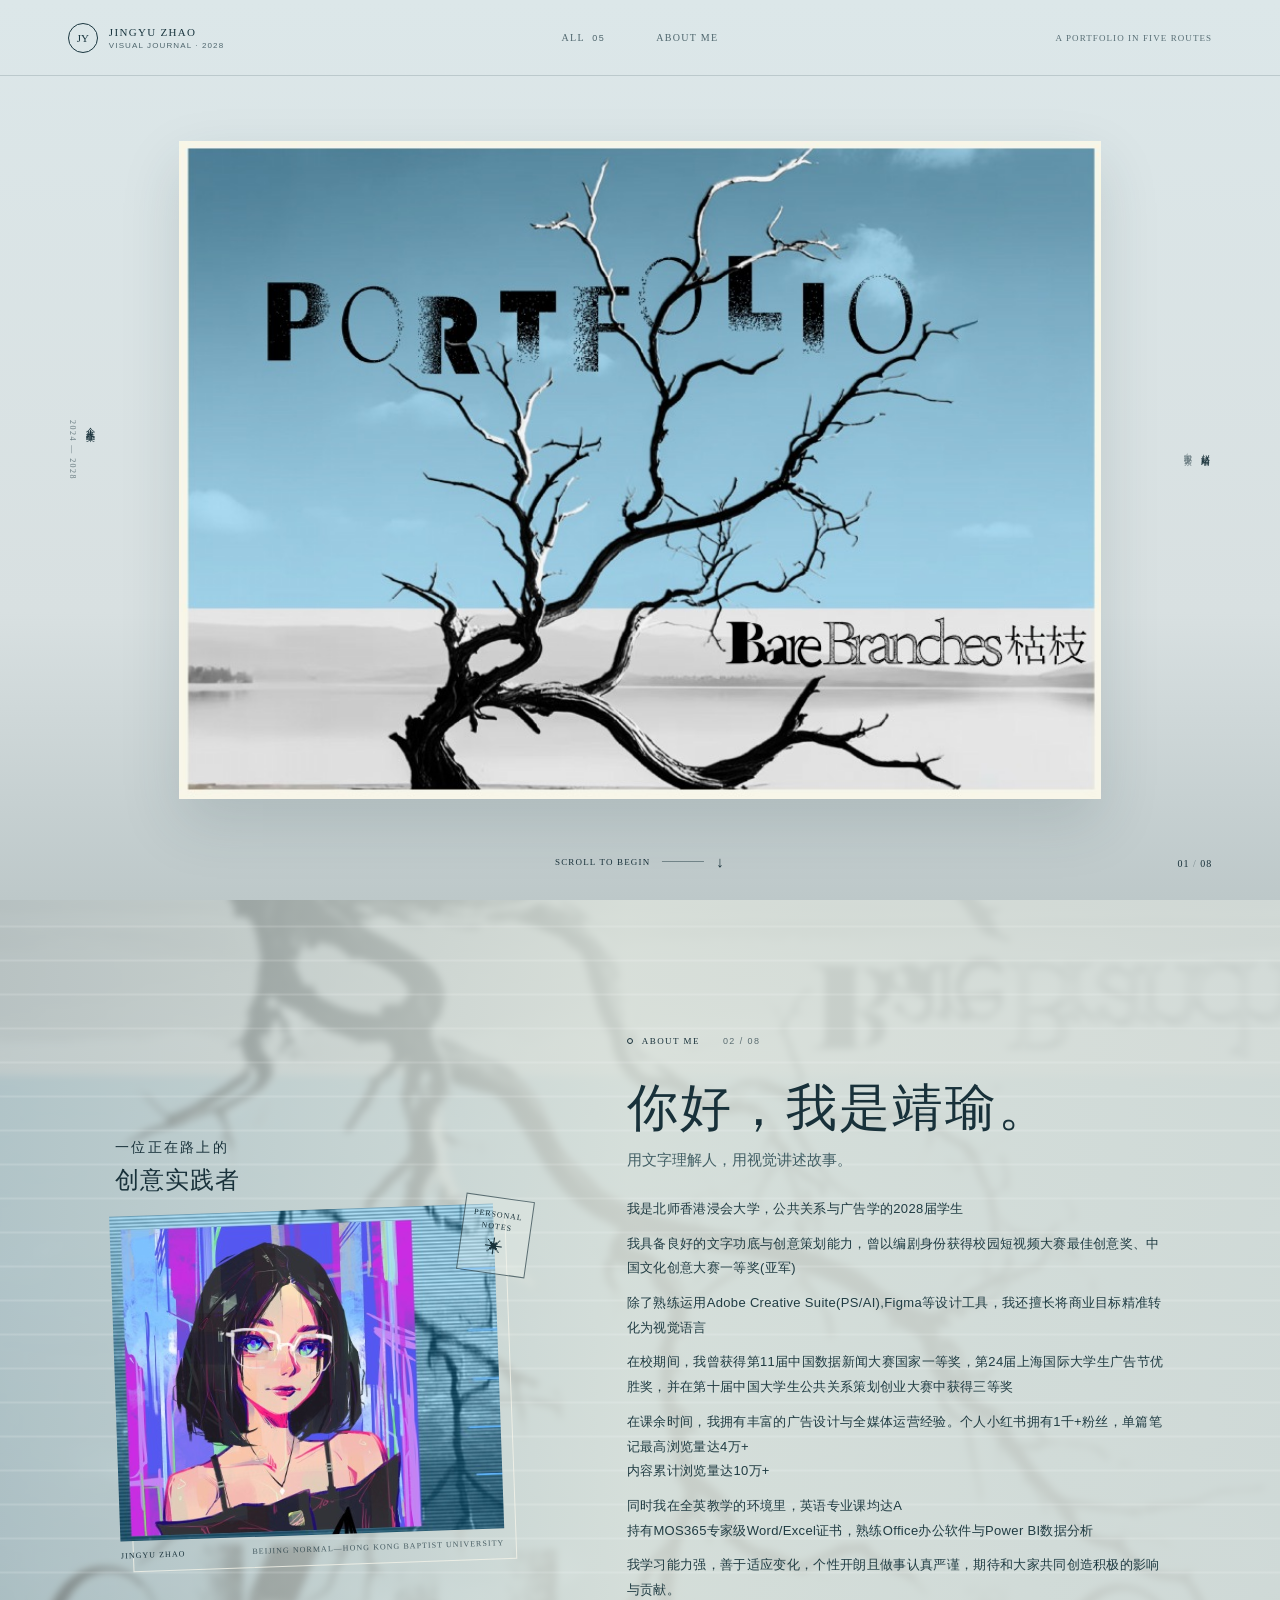
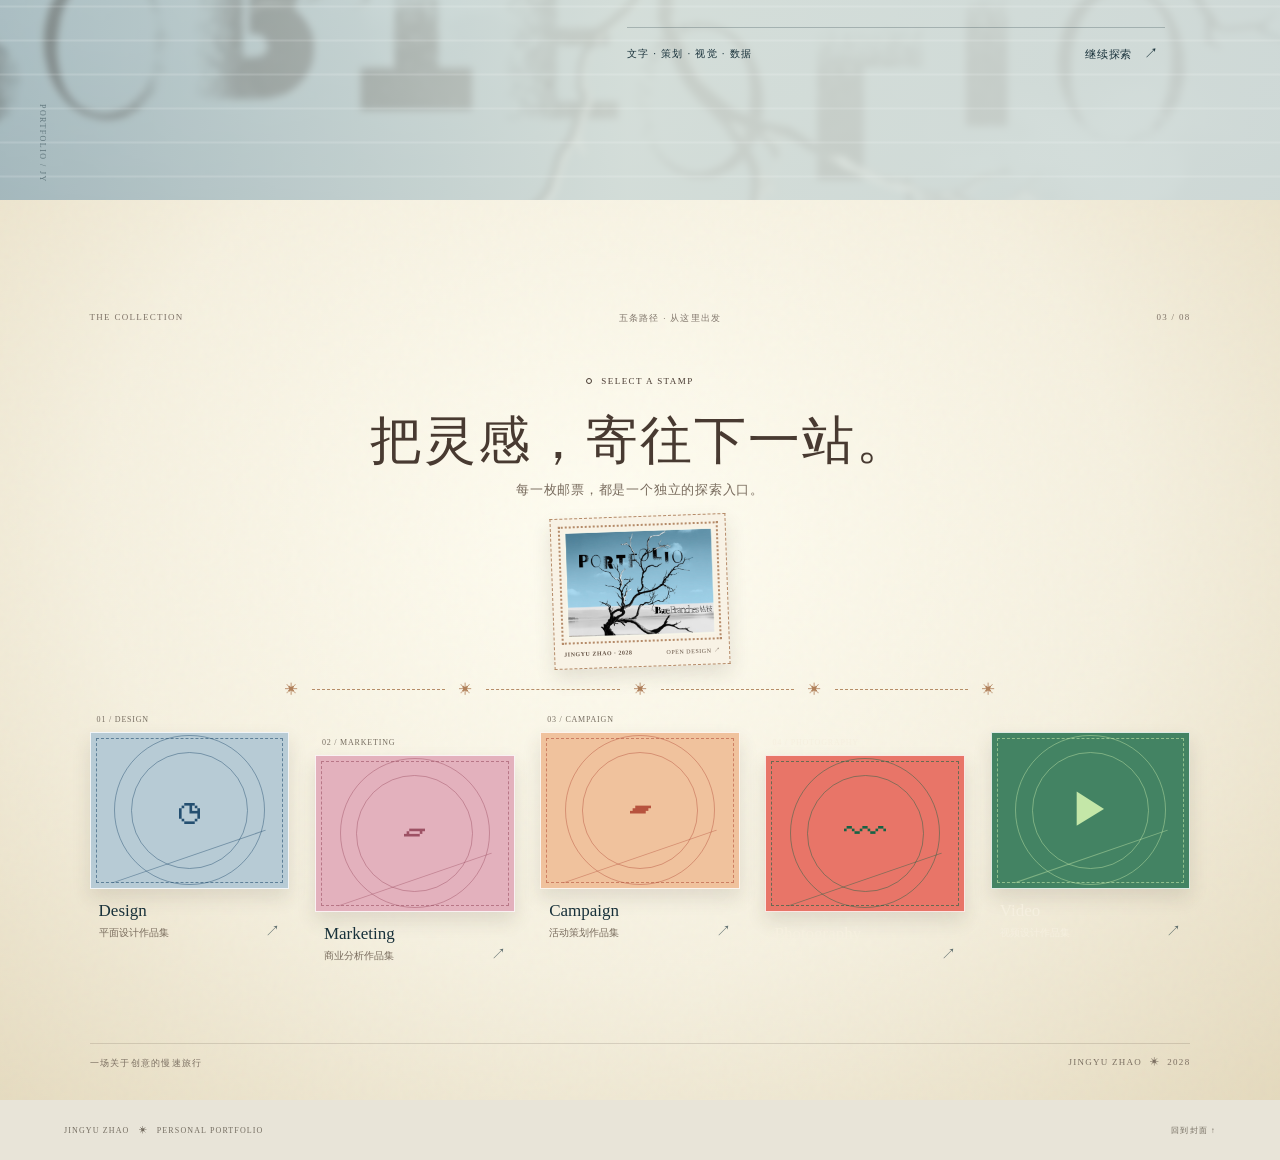
==== index.html @ 024f80c8 "Add interactive Jingyu Zhao portfolio site" ====
<!doctype html>
<html lang="zh-CN">
<head>
  <meta charset="utf-8"><meta name="viewport" content="width=device-width,initial-scale=1">
  <meta name="theme-color" content="#d9e0e1"><meta name="description" content="赵靖瑜的交互式个人作品集：设计、商业分析、活动策划、摄影与视频。">
  <title>赵靖瑜 — Portfolio in Five Routes</title>
  <link rel="preload" as="image" href="public/assets/cover.jpg"><link rel="stylesheet" href="styles.css">
</head>
<body>
  <header class="site-nav">
    <a class="wordmark" href="#cover" data-nav="cover" aria-label="回到封面"><span class="seal">JY</span><span><b>JINGYU ZHAO</b><small>VISUAL JOURNAL · 2028</small></span></a>
    <nav aria-label="主导航"><button class="nav-link" data-nav="all">ALL <i>05</i></button><button class="nav-link" data-nav="about">ABOUT ME</button></nav>
    <span class="nav-note">A PORTFOLIO IN FIVE ROUTES</span>
  </header>
  <main>
    <section class="cover" id="cover" aria-label="作品集封面">
      <div class="cover-meta left"><span>个人作品集</span><i>2024 — 2028</i></div>
      <figure class="cover-art"><img src="public/assets/cover.jpg" alt="蓝天、水面与枯枝构成的作品集封面，标题为 PORTFOLIO"></figure>
      <div class="cover-meta right"><span>赵靖瑜</span><i>向下探索</i></div>
      <a class="scroll-cue" href="#about"><span>SCROLL TO BEGIN</span><i></i><b>↓</b></a><span class="cover-index">01 <i>/</i> 08</span>
    </section>
    <section class="about" id="about" aria-labelledby="about-title">
      <div class="water" aria-hidden="true"></div><div class="glass" aria-hidden="true"></div>
      <div class="about-layout">
        <div class="portrait-column"><div class="portrait-caption"><span>一位正在路上的</span><b>创意实践者</b></div>
          <figure class="portrait"><img src="public/assets/portrait.jpg" alt="赵靖瑜的插画形象"><figcaption><span>JINGYU ZHAO</span><span>BEIJING NORMAL—HONG KONG BAPTIST UNIVERSITY</span></figcaption></figure>
          <span class="portrait-stamp">PERSONAL<br>NOTES <i>✳</i></span>
        </div>
        <div class="about-copy"><div class="eyebrow"><span></span> ABOUT ME <i>02 / 08</i></div>
          <h1 id="about-title">你好，<em>我是靖瑜。</em></h1><p class="lead">用文字理解人，用视觉讲述故事。</p>
          <div class="bio">
            <p>我是北师香港浸会大学，公共关系与广告学的2028届学生</p>
            <p>我具备良好的文字功底与创意策划能力，曾以编剧身份获得校园短视频大赛最佳创意奖、中国文化创意大赛一等奖(亚军)</p>
            <p>除了熟练运用Adobe Creative Suite(PS/AI),Figma等设计工具，我还擅长将商业目标精准转化为视觉语言</p>
            <p>在校期间，我曾获得第11届中国数据新闻大赛国家一等奖，第24届上海国际大学生广告节优胜奖，并在第十届中国大学生公共关系策划创业大赛中获得三等奖</p>
            <p>在课余时间，我拥有丰富的广告设计与全媒体运营经验。个人小红书拥有1千+粉丝，单篇笔记最高浏览量达4万+<br>内容累计浏览量达10万+</p>
            <p>同时我在全英教学的环境里，英语专业课均达A<br>持有MOS365专家级Word/Excel证书，熟练Office办公软件与Power BI数据分析</p>
            <p>我学习能力强，善于适应变化，个性开朗且做事认真严谨，期待和大家共同创造积极的影响与贡献。</p>
          </div>
          <div class="about-bottom"><span>文字 · 策划 · 视觉 · 数据</span><button data-nav="all">继续探索 <b>↗</b></button></div>
        </div>
      </div>
      <span class="watermark">PORTFOLIO / JY</span>
    </section>
    <section class="catalog" id="catalog" aria-labelledby="catalog-title">
      <div class="catalog-top"><span>THE COLLECTION</span><span>五条路径 · 从这里出发</span><span>03 / 08</span></div>
      <div class="catalog-intro"><div class="eyebrow"><span></span> SELECT A STAMP</div><h2 id="catalog-title">把灵感，<em>寄往下一站。</em></h2><p>每一枚邮票，都是一个独立的探索入口。</p></div>
      <button class="directory-stamp" data-open="design" aria-label="打开 Design Portfolio">
        <span class="directory-photo"><img src="public/assets/cover.jpg" alt=""></span>
        <span class="directory-stamp-caption"><b>JINGYU ZHAO · 2028</b><i>OPEN DESIGN ↗</i></span>
      </button>
      <div class="route" aria-hidden="true"><span>✳</span><i></i><span>✳</span><i></i><span>✳</span><i></i><span>✳</span><i></i><span>✳</span></div>
      <div class="stamp-row">
        <button class="stamp design" data-open="design"><small>01 / DESIGN</small><span class="stamp-visual"><b>◷</b><i></i></span><span class="stamp-title">Design <em>平面设计作品集</em></span><strong>↗</strong></button>
        <button class="stamp marketing" data-open="marketing"><small>02 / MARKETING</small><span class="stamp-visual"><b>▱</b><i></i></span><span class="stamp-title">Marketing <em>商业分析作品集</em></span><strong>↗</strong></button>
        <button class="stamp campaign" data-open="campaign"><small>03 / CAMPAIGN</small><span class="stamp-visual"><b>▰</b><i></i></span><span class="stamp-title">Campaign <em>活动策划作品集</em></span><strong>↗</strong></button>
        <button class="stamp photo" data-open="photography"><small>04 / PHOTOGRAPHY</small><span class="stamp-visual"><b>〰</b><i></i></span><span class="stamp-title">Photography <em>摄影集</em></span><strong>↗</strong></button>
        <button class="stamp video" data-open="video"><small>05 / VIDEO</small><span class="stamp-visual"><b>▶</b><i></i></span><span class="stamp-title">Video <em>视频设计作品集</em></span><strong>↗</strong></button>
      </div>
      <div class="catalog-foot"><span>一场关于创意的慢速旅行</span><span>JINGYU ZHAO <i>✳</i> 2028</span></div>
    </section>
  </main>
  <section class="portfolio" id="portfolio" hidden>
    <div class="portfolio-bar"><button data-nav="all" class="back" aria-label="返回作品目录">← <span>ALL</span></button><span class="portfolio-brand"><i>JY</i> JINGYU ZHAO / PORTFOLIO</span><button data-nav="about" class="about-nav">ABOUT ME</button><button data-nav="all" class="exit" aria-label="退出作品页面">× <small>EXIT</small></button></div>
    <section class="work design-page" data-page="design" hidden>
      <header class="work-title"><div class="eyebrow"><span></span> 01 — VISUAL COMMUNICATION</div><h2>Design <em>Portfolio</em></h2><p>平面设计作品集 <i>·</i> 让想法找到合适的形状</p></header>
      <div class="design-layout">
        <div class="clock-gallery">
          <div class="clock-ring ring1"></div><div class="clock-ring ring2"></div>
          <div class="clock-face"><b class="n12">12</b><b class="n3">03</b><b class="n6">06</b><b class="n9">09</b><i class="hand hour"></i><i class="hand minute"></i><i class="hand second"></i><i class="pin"></i><small>JY / STUDIO TIME</small></div>
          <div class="orbit o1"><div class="art art-poster"><b>GOOD<br>IDEAS<br>TAKE<br>SHAPE.</b><i>VISUAL / 01</i></div></div>
          <div class="orbit o2"><div class="art art-editorial"><b>the<br>quiet<br>issue</b><i>NO. 08 — 2028</i></div></div>
          <div class="orbit o3"><div class="art art-color"><b>COLOUR<br>STUDY</b><i>03 / 05</i></div></div>
          <div class="orbit o4"><div class="art art-cover"><img src="public/assets/cover.jpg" alt="个人作品集封面设计"></div></div>
          <div class="orbit o5"><div class="art art-type"><b>字 / 形</b><i>TYPE EXPERIMENT</i></div></div>
          <div class="orbit o6"><div class="art art-grid"><b>LAYOUT<br>IS A<br>LANGUAGE</b><i>POSTER STUDY</i></div></div>
          <button class="clock-enter">进入作品 ↗</button><span class="orbit-caption">每一圈，遇见一张作品</span><div class="zoom-hint">滚动或点击<br><b>向作品靠近 ↓</b></div>
        </div>
        <aside class="design-note"><small class="count">01 / 06</small><i class="note-line"></i><h3>让想法<br>被看见。</h3><p>视觉传达、版式与品牌表达。点击时钟，或在画面中滚动，沿着时间的刻度靠近作品。</p><small class="design-placeholder-note">其余版面为示意占位，实际作品素材待补充。</small><div class="tags"><i>VISUAL</i><i>LAYOUT</i><i>BRANDING</i></div><button class="browse-design">浏览作品 <b>→</b></button></aside>
      </div>
      <div class="spotlight"><button class="spot-close" aria-label="关闭作品浏览">×</button><div class="spot-art"></div><div class="spot-copy"><small>SELECTED WORK <i class="spot-count">01 / 06</i></small><h3 class="spot-name"></h3><p>视觉研究 / 赵靖瑜</p><div><button class="spot-prev">←</button><button class="spot-next">→</button></div></div></div>
    </section>
    <section class="work marketing-page" data-page="marketing" hidden>
      <header class="work-title"><div class="eyebrow"><span></span> 02 — INSIGHT & STRATEGY</div><h2>Marketing <em>Portfolio</em></h2><p>商业分析作品集 <i>·</i> 打开一份洞察档案</p></header>
      <div class="folder-room"><div class="folder-intro"><small>A SMALL ARCHIVE / 2028</small><h3>每个判断，<br>都有它的来处。</h3><p>悬停或点击文件夹，展开档案简介。</p><i>→ explore</i></div><div class="folder-stack">
        <button class="folder f1" aria-expanded="false"><span class="tab">RESEARCH / 01</span><div><small>CASE FILE 01</small><b>市场研究</b><i>项目材料待补充</i><p>此处可补充项目背景、调研过程、核心发现与个人贡献。</p><em>OPEN FILE ↗</em></div></button>
        <button class="folder f2" aria-expanded="false"><span class="tab">STRATEGY / 02</span><div><small>CASE FILE 02</small><b>品牌策略</b><i>项目材料待补充</i><p>此处可补充品牌目标、分析逻辑与策略建议。</p><em>OPEN FILE ↗</em></div></button>
        <button class="folder f3" aria-expanded="false"><span class="tab">DATA / 03</span><div><small>CASE FILE 03</small><b>数据分析</b><i>项目材料待补充</i><p>此处可补充数据来源、关键指标与分析结论。</p><em>OPEN FILE ↗</em></div></button><i class="folder-shadow"></i>
      </div></div><p class="placeholder-note">档案名称为内容占位，后续可替换为实际项目标题与成果。</p>
    </section>
    <section class="work campaign-page" data-page="campaign" hidden>
      <header class="work-title"><div class="eyebrow"><span></span> 03 — PEOPLE & MOMENTS</div><h2>Campaign <em>Portfolio</em></h2><p>活动策划作品集 <i>·</i> 把策划好的故事运送到现场</p></header>
      <div class="campaign-stage"><div class="delivery-route"><span>START</span><i></i><span>ON THE WAY</span><i></i><span>ARRIVED</span></div><div class="delivery-caption"><span>点一下，打开活动档案</span><small>DELIVERY No. 03</small></div>
        <button class="truck" aria-label="打开活动策划档案" aria-expanded="false"><svg viewBox="0 0 300 150"><path class="shadow" d="M30 125h247"/><path class="body" d="M46 46h139v72H46z"/><path class="folder-tab" d="M62 32h45l10 13h68v73H46V46h16z"/><path class="cab" d="M185 68h51l34 34v16h-85z"/><path class="window" d="M201 76h29l24 25h-53z"/><circle class="wheel" cx="91" cy="120" r="19"/><circle class="wheel" cx="230" cy="120" r="19"/><circle class="hub" cx="91" cy="120" r="7"/><circle class="hub" cx="230" cy="120" r="7"/><path class="truck-lines" d="M74 64h79M74 79h52"/></svg><span>OPEN THE FILE</span></button>
        <div class="collage"><div class="event-card ev1"><i></i><b>活动现场 / 01</b><small>图片待补充</small></div><div class="event-card ev2"><i></i><b>活动视觉 / 02</b><small>图片待补充</small></div><div class="event-card ev3"><i></i><b>活动现场 / 03</b><small>图片待补充</small></div><div class="event-card ev4"><i></i><b>活动记录 / 04</b><small>图片待补充</small></div><div class="event-label"><small>CAMPAIGN ARCHIVE</small><b>现场 / 视觉 / 传播</b><button class="collapse-collage">收起档案 ↑</button></div></div>
        <small class="campaign-foot">活动分组与现场图片可按实际项目更新。</small>
      </div>
    </section>
    <section class="work photo-page" data-page="photography" hidden>
      <header class="work-title"><div class="eyebrow"><span></span> 04 — THROUGH THE RAIN</div><h2>Photography <em>Portfolio</em></h2><p>摄影集 <i>·</i> 在雨幕之后，遇见真实的光</p></header>
      <div class="rain-stage" tabindex="0" role="group" aria-label="点击或滚动展开雨幕，查看摄影作品">
        <div class="rain-photo"><img src="public/assets/cover.jpg" alt="枯枝映在水面上的封面图像"><div class="photo-label"><small>IMAGE / 01</small><b>BARE BRANCHES</b><i>摄影作品素材待补充</i></div></div>
        <div class="rain-curtain" aria-hidden="true"><span></span><span></span><span></span><span></span><span></span><span></span><span></span><span></span><span></span><span></span><span></span><span></span><span></span><span></span><span></span><span></span><span></span><span></span><span></span><span></span><span></span><span></span><span></span><span></span><span></span><span></span><span></span><span></span><span></span><span></span><span></span><span></span><span></span><span></span><span></span><span></span><span></span><span></span><span></span><span></span></div>
        <div class="rain-title"><small>RAIN STUDY No. 01</small><h3>雨落下，<br>影像显现。</h3><p>向下滚动或点击画面，穿过雨幕</p><button class="rain-open">穿过雨幕 ↓</button></div><div class="rain-progress"></div>
      </div><div class="rain-foot"><span>SCROLL / CLICK TO REVEAL</span><span>慢一点，也许会看到更多。</span></div>
    </section>
    <section class="work video-page" data-page="video" hidden>
      <header class="work-title"><div class="eyebrow"><span></span> 05 — MOVING IMAGE</div><h2>Video <em>Portfolio</em></h2><p>视频设计作品集 <i>·</i> 让画面继续生长</p></header>
      <div class="garden"><div class="leaf leaf1">✿</div><div class="leaf leaf2">⌁</div><div class="leaf leaf3">✳</div>
        <div class="video-intro"><small>PROJECT ARCHIVE / 05</small><h3>一帧，<br>再一帧。</h3><p>视频与网页视觉作品<br>在这里慢慢展开。</p></div>
        <button class="mory-project" aria-label="查看 MORY 项目视觉"><img src="public/assets/mory.jpg" alt="MORY 记忆陪伴主题页面视觉"><span><small>INTERACTIVE CONCEPT / 01</small><b>MORY</b><i>查看项目视觉 ↗</i></span></button>
        <div class="video-placeholder video2"><b>▶</b><strong>VIDEO STUDY / 02</strong><small>视频作品素材待补充</small></div><div class="video-placeholder video3"><b>▶</b><strong>MOTION NOTES / 03</strong><small>视频作品素材待补充</small></div>
        <small class="garden-foot">绿意会继续生长 · 等待新的影像</small>
      </div><div class="lightbox"><button aria-label="关闭">×</button><img src="public/assets/mory.jpg" alt="MORY 页面视觉大图"><small>MORY / 记忆陪伴主题视觉概念</small></div>
    </section>
  </section>
  <footer class="site-footer"><span>JINGYU ZHAO <i>✳</i> PERSONAL PORTFOLIO</span><a href="#cover" data-nav="cover">回到封面 ↑</a></footer>
  <script src="script.js"></script>
</body>
</html>
---- styles.css ----
:root{--ink:#18313a;--paper:#f4f0e3;--serif:"Iowan Old Style","Baskerville","Times New Roman",serif;--sans:"Aptos","Segoe UI","Noto Sans SC","Microsoft YaHei",sans-serif;color:var(--ink);font-family:var(--sans);font-synthesis:none;text-rendering:optimizeLegibility}
*{box-sizing:border-box}html{scroll-behavior:smooth}body{margin:0;min-width:320px;background:#dbe3e4;color:var(--ink)}button,a{color:inherit;font:inherit}button{cursor:pointer}button:focus-visible,a:focus-visible,[tabindex]:focus-visible{outline:2px solid #cd6c66;outline-offset:4px}img{display:block;max-width:100%}
.site-nav{height:76px;width:100%;padding:0 5.3vw;position:absolute;z-index:20;top:0;left:0;display:flex;align-items:center;justify-content:space-between;border-bottom:1px solid #18313a28;color:#19353e}.wordmark{display:inline-flex;align-items:center;gap:11px;text-decoration:none}.seal,.portfolio-brand i{width:30px;height:30px;display:grid;place-items:center;border:1px solid currentColor;border-radius:50%;font:11px var(--serif)}.wordmark span+span{display:flex;flex-direction:column;gap:3px}.wordmark b{font:11px var(--serif);letter-spacing:.12em}.wordmark small{font-size:8px;letter-spacing:.14em;opacity:.72}.site-nav nav{display:flex;gap:clamp(24px,4vw,62px)}.nav-link{padding:8px 0;border:0;background:none;font:10px var(--serif);letter-spacing:.13em;opacity:.72}.nav-link i{font:9px var(--sans);margin-left:4px}.nav-link:hover,.nav-link.active{opacity:1}.nav-note{font:9px var(--serif);letter-spacing:.12em;opacity:.68}
.cover{min-height:100svh;position:relative;overflow:hidden;display:grid;place-items:center;padding:112px 9vw 90px;background:linear-gradient(180deg,#dce7e9,#d8e0e1 68%,#bdc8c9)}.cover-art{width:min(72vw,1040px);margin:0;transform:translateY(9px);animation:cover-in 1.2s cubic-bezier(.2,.65,.2,1) both}.cover-art img{width:100%;aspect-ratio:1.4;object-fit:cover;box-shadow:0 24px 55px #203a4026}.cover-meta{position:absolute;top:50%;transform:translateY(-50%);display:flex;flex-direction:column;gap:7px;writing-mode:vertical-rl;font-size:9px;letter-spacing:.16em}.cover-meta i{font:8px var(--serif);opacity:.6}.cover-meta.left{left:5.3vw}.cover-meta.right{right:5.3vw}.scroll-cue{position:absolute;bottom:30px;left:50%;transform:translateX(-50%);display:flex;align-items:center;gap:12px;text-decoration:none;font:9px var(--serif);letter-spacing:.13em}.scroll-cue i{width:42px;border-top:1px solid #18313a73}.scroll-cue b{font:15px var(--sans);font-weight:400}.cover-index{position:absolute;right:5.3vw;bottom:31px;font:10px var(--serif);letter-spacing:.1em}.cover-index i{font-style:normal;opacity:.4}@keyframes cover-in{from{opacity:0;transform:translateY(23px) scale(.985)}to{opacity:1;transform:translateY(9px) scale(1)}}
.about{min-height:100svh;position:relative;overflow:hidden;isolation:isolate;padding:130px 9vw 100px;background:#aebec0}.water{position:absolute;z-index:-2;inset:-10%;background:linear-gradient(180deg,#b8c7c038,#6d828675),url("public/assets/cover.jpg") center 60%/cover no-repeat;transform:scaleY(-1) scale(1.2);filter:blur(3px) saturate(.64);opacity:.72}.about:before{content:"";position:absolute;z-index:-1;inset:0;background:linear-gradient(90deg,#cfdddb5c,#e0e7e0d4 49%,#d8e0dcd9)}.glass{pointer-events:none;position:absolute;z-index:-1;inset:0;opacity:.43;background:repeating-linear-gradient(0deg,transparent 0 22px,#eff4f15c 23px,#eff4f15c 24px,transparent 25px 34px);mix-blend-mode:screen}.about-layout{width:min(1120px,100%);margin:auto;display:grid;grid-template-columns:minmax(260px,.82fr) minmax(410px,1.15fr);align-items:center;gap:clamp(60px,10vw,150px);position:relative;z-index:1}.portrait-column{position:relative;max-width:390px}.portrait{margin:14px 0 0;position:relative;transform:rotate(-2deg)}.portrait:before{content:"";position:absolute;inset:12px -12px -12px 12px;border:1px solid #f5f4eacc;z-index:-1}.portrait img{width:100%;aspect-ratio:1.18;object-fit:cover}.portrait figcaption{display:flex;justify-content:space-between;gap:10px;padding-top:10px;font:8px var(--serif);letter-spacing:.13em}.portrait figcaption span+span{text-align:right;opacity:.72}.portrait-caption{font-size:14px;letter-spacing:.16em;display:flex;flex-direction:column;gap:7px}.portrait-caption b{font:24px var(--serif);letter-spacing:.04em}.portrait-stamp{position:absolute;right:-31px;top:14%;border:1px solid #18313aa6;padding:11px 9px;font:8px/1.55 var(--serif);text-align:center;letter-spacing:.12em;transform:rotate(8deg);background:#eaf0eb4d}.portrait-stamp i{display:block;font-size:18px;font-style:normal}.eyebrow{display:inline-flex;align-items:center;gap:9px;font:9px var(--serif);letter-spacing:.16em;text-transform:uppercase}.eyebrow>span{width:6px;height:6px;border:1px solid currentColor;border-radius:50%}.eyebrow>i{margin-left:14px;font:9px var(--sans);opacity:.65;font-style:normal}.about h1{margin:26px 0 8px;font-size:clamp(30px,4vw,51px);font-weight:400;letter-spacing:.04em}.about h1 em,.catalog h2 em,.work-title h2 em{font-family:var(--serif);font-weight:400}.lead{margin:0 0 27px;font:italic 15px var(--serif);color:#425f65}.bio{font-size:13px;line-height:1.9;letter-spacing:.025em;color:#203c43}.bio p{margin:0 0 10px}.about-bottom{display:flex;justify-content:space-between;align-items:center;border-top:1px solid #18313a40;padding-top:16px;margin-top:24px;font-size:10px;letter-spacing:.12em}.about-bottom button{background:none;border:0;font:11px var(--serif);letter-spacing:.08em}.about-bottom b{margin-left:8px;font:14px var(--sans)}.watermark{position:absolute;left:3vw;bottom:17px;font:8px var(--serif);letter-spacing:.18em;opacity:.5;writing-mode:vertical-rl}
.catalog{min-height:100svh;position:relative;overflow:hidden;padding:112px 7vw 42px;background:radial-gradient(ellipse at 48% 37%,#fffdf1,#f5f0df 55%,#e4d9bd);color:#483a31}.catalog:before{content:"";pointer-events:none;position:absolute;inset:0;opacity:.18;background-image:url("data:image/svg+xml,%3Csvg viewBox='0 0 180 180' xmlns='http://www.w3.org/2000/svg'%3E%3Cfilter id='n'%3E%3CfeTurbulence type='fractalNoise' baseFrequency='.8' numOctaves='2' stitchTiles='stitch'/%3E%3C/filter%3E%3Crect width='100%25' height='100%25' filter='url(%23n)' opacity='.16'/%3E%3C/svg%3E")}.catalog-top,.catalog-foot{position:relative;z-index:1;display:flex;justify-content:space-between;gap:20px;font:9px var(--serif);letter-spacing:.14em;opacity:.68}.catalog-intro{text-align:center;position:relative;z-index:1;margin:45px auto 0}.catalog h2{margin:18px 0 5px;font-size:clamp(30px,4.2vw,52px);font-weight:400;letter-spacing:.04em}.catalog-intro p{margin:0;font:13px var(--serif);letter-spacing:.06em;color:#786b5d}.directory-stamp{display:block;width:176px;margin:17px auto 0;padding:7px 7px 8px;border:1px dashed #b58b69;background:#f8f2e5;box-shadow:0 9px 20px #392f241f;transform:rotate(-2deg);transition:transform .4s,box-shadow .4s}.directory-stamp:hover{transform:rotate(0) translateY(-4px);box-shadow:0 14px 25px #392f242b}.directory-photo{display:block;padding:4px;border:2px dotted #b58b69}.directory-photo img{width:100%;aspect-ratio:1.4;object-fit:cover}.directory-stamp-caption{display:flex;justify-content:space-between;gap:6px;padding:7px 2px 0;font:6px var(--serif);letter-spacing:.09em;color:#665446}.directory-stamp-caption i{font-style:normal}.route{display:flex;align-items:center;justify-content:center;width:min(710px,77%);margin:15px auto 18px;gap:14px;color:#b07f58}.route span{flex:none;font-size:13px}.route i{flex:1;border-top:1px dashed #b68c66}.stamp-row{display:flex;justify-content:center;align-items:flex-start;gap:clamp(12px,2vw,28px);max-width:1220px;margin:auto;position:relative;z-index:1}.stamp{--accent:#365867;--tint:#dce8e8;flex:1 1 0;max-width:225px;min-width:150px;position:relative;border:0;background:none;padding:0 0 5px;text-align:left;color:var(--ink);transition:transform .45s cubic-bezier(.2,.7,.2,1)}.stamp:nth-child(even){margin-top:23px}.stamp:hover,.stamp:focus-visible{transform:translateY(-11px) rotate(-1deg)}.stamp>small{display:block;margin:0 0 8px 7px;font:8px var(--serif);letter-spacing:.1em;color:#776e61}.stamp-visual{display:grid;place-items:center;height:clamp(105px,13vw,157px);position:relative;overflow:hidden;background:var(--tint);border:1px solid #ffffffd1;outline:1px dashed color-mix(in srgb,var(--accent),transparent 40%);outline-offset:-7px;box-shadow:0 9px 18px #392f241f}.stamp-visual:before,.stamp-visual:after{content:"";position:absolute;border:1px solid color-mix(in srgb,var(--accent),transparent 55%);border-radius:50%;width:75%;aspect-ratio:1}.stamp-visual:after{width:58%}.stamp-visual b{position:relative;z-index:1;font-size:42px;font-weight:300;color:var(--accent)}.stamp-visual i{position:absolute;left:9%;right:9%;bottom:20%;border-top:1px solid color-mix(in srgb,var(--accent),transparent 55%);transform:rotate(-19deg)}.stamp-title{position:relative;padding:12px 9px 2px;display:block;font:17px var(--serif)}.stamp-title em{display:block;margin-top:5px;font:10px var(--sans);color:#796c5d;font-style:normal}.stamp strong{position:absolute;right:9px;bottom:6px;font:15px var(--sans);opacity:.65}.design{--accent:#244f70;--tint:#b7cbd5}.marketing{--accent:#9d5164;--tint:#e3b1bd}.campaign{--accent:#b7533e;--tint:#f0c29d}.photo{--accent:#166345;--tint:#e87568}.video{--accent:#c4e7a8;--tint:#438363}.photo .stamp-title,.video .stamp-title{color:#f5efdf}.photo .stamp-title em,.video .stamp-title em,.photo>small,.video>small{color:#f5efdf}.catalog-foot{position:absolute;bottom:30px;left:7vw;right:7vw;border-top:1px solid #483a313d;padding-top:13px}.catalog-foot i{font-style:normal;margin:0 4px}
.site-footer{min-height:60px;display:flex;justify-content:space-between;align-items:center;padding:0 5vw;background:#e8e4d8;font:8px var(--serif);letter-spacing:.14em;color:#746d61}.site-footer i{font-style:normal;padding:0 6px}.site-footer a{text-decoration:none}
.portfolio{position:fixed;z-index:30;inset:0;overflow-y:auto;background:var(--paper);animation:fade-in .4s ease both}.portfolio[hidden],.work[hidden]{display:none}@keyframes fade-in{from{opacity:0}to{opacity:1}}.portfolio-bar{height:63px;position:sticky;z-index:10;top:0;display:grid;grid-template-columns:1fr auto auto 1fr;gap:clamp(18px,3vw,46px);align-items:center;padding:0 5vw;background:#f7f4eadf;backdrop-filter:blur(14px);border-bottom:1px solid #18313a28;font-size:9px;letter-spacing:.12em}.back,.exit{border:0;background:none;padding:10px 0;text-align:left;font:9px var(--serif);letter-spacing:.12em}.back{font-size:14px}.back span{margin-left:8px;font-size:9px}.about-nav{border:0;background:none;padding:10px 0;font:9px var(--serif);letter-spacing:.12em}.exit{text-align:right;font-size:17px}.exit small{font-size:8px;margin-left:4px}.portfolio-brand{display:flex;align-items:center;gap:9px;font:8px var(--serif);letter-spacing:.16em}.portfolio-brand i{width:24px;height:24px;font-size:9px;font-style:normal}.work{min-height:calc(100vh - 63px);padding:70px 7vw 64px;position:relative;overflow:hidden}.work-title{position:relative;z-index:1;text-align:center}.work-title h2{margin:14px 0 3px;font:400 clamp(34px,4vw,57px)/1.04 var(--serif);letter-spacing:-.035em}.work-title h2 em{color:#bd706c}.work-title p{margin:0;font-size:12px;letter-spacing:.08em}.work-title p i{font-style:normal;margin:0 5px;opacity:.45}
.design-page{background:radial-gradient(ellipse at 40% 53%,#fffdf7,#edf1eb 60%,#e4e8e0)}.design-layout{max-width:1160px;margin:15px auto 0;min-height:570px;display:grid;grid-template-columns:minmax(550px,1fr) 240px;gap:clamp(20px,5vw,80px);align-items:center}.clock-gallery{position:relative;width:min(58vw,680px);aspect-ratio:1.08;margin:auto;transition:transform 1.2s cubic-bezier(.2,.7,.15,1);transform-origin:54% 48%}.clock-gallery.zooming{transform:scale(1.11)}.clock-ring{position:absolute;inset:8%;border:1px solid #3053522b;border-radius:50%}.ring2{inset:15%;border-style:dashed;opacity:.6}.clock-face{position:absolute;z-index:2;width:36%;aspect-ratio:1;left:32%;top:29%;border:1px solid #395d5b;border-radius:50%;background:#faf9f0f0;box-shadow:0 8px 24px #2a464614}.clock-face:before{content:"";position:absolute;inset:7%;border:1px solid #395d5b38;border-radius:50%}.clock-face>b{position:absolute;z-index:1;font:10px var(--serif);color:#53726e}.n12{top:10%;left:48%}.n3{right:10%;top:48%}.n6{bottom:10%;left:48%}.n9{left:10%;top:48%}.hand{position:absolute;left:50%;bottom:50%;transform-origin:bottom;border-radius:2px}.hour{height:25%;width:3px;background:#244c4e;transform:translateX(-50%) rotate(125deg)}.minute{height:33%;width:2px;background:#668783;transform:translateX(-50%) rotate(42deg)}.second{height:36%;width:1px;background:#cf6b61;animation:clock-spin 60s linear infinite}@keyframes clock-spin{from{transform:translateX(-50%) rotate(0)}to{transform:translateX(-50%) rotate(360deg)}}.pin{position:absolute;left:50%;top:50%;width:7px;height:7px;background:#cf6b61;border-radius:50%;transform:translate(-50%,-50%)}.clock-face small{position:absolute;bottom:18%;width:100%;text-align:center;font:6px var(--serif);letter-spacing:.12em;color:#65827e}.orbit{position:absolute;z-index:1;width:18%;opacity:0;animation:orbit-in .8s cubic-bezier(.2,.7,.2,1) forwards}.o1{left:39%;top:2%;animation-delay:.4s}.o2{left:68%;top:20%;animation-delay:1.4s}.o3{left:70%;top:63%;animation-delay:2.5s}.o4{left:37%;top:79%;animation-delay:3.5s}.o5{left:9%;top:61%;animation-delay:4.5s}.o6{left:10%;top:21%;animation-delay:5.5s}@keyframes orbit-in{to{opacity:1}}.art{width:100%;aspect-ratio:.81;display:flex;flex-direction:column;justify-content:space-between;padding:11%;box-shadow:0 8px 16px #1f2f2c2e}.art b{font:700 clamp(9px,1vw,14px)/.96 var(--sans);letter-spacing:-.06em}.art i{font:6px var(--serif);letter-spacing:.12em;font-style:normal}.art-poster{color:#f9e0a1;background:#315b69}.art-editorial{background:#ede1ce;color:#67463d}.art-editorial b{font:italic clamp(14px,1.5vw,21px)/.9 var(--serif)}.art-color{color:#f4efdf;background:linear-gradient(140deg,#d46b51 0 39%,#f2bd6f 39% 62%,#5a8e7d 62%)}.art-cover{padding:0;overflow:hidden}.art-cover img{width:100%;height:100%;object-fit:cover}.art-type{background:#de9e9b;color:#513b48}.art-type b{font-size:clamp(15px,1.7vw,25px)}.art-grid{color:#264b50;background-color:#e1d9c5;background-image:linear-gradient(#264b5029 1px,transparent 1px),linear-gradient(90deg,#264b5029 1px,transparent 1px);background-size:20% 20%}.clock-enter{position:absolute;z-index:4;left:50%;top:50%;transform:translate(-50%,-50%);border:1px solid #3558547a;border-radius:50px;background:#f6f4eb;padding:7px 12px;font-size:9px;opacity:0;transition:opacity .35s;box-shadow:0 4px 11px #51685d22}.clock-gallery:hover .clock-enter,.clock-gallery.zooming .clock-enter{opacity:1}.orbit-caption{position:absolute;left:3%;bottom:13%;writing-mode:vertical-rl;font:8px var(--serif);letter-spacing:.13em;color:#58736e}.zoom-hint{position:absolute;right:0;bottom:6%;text-align:right;font:8px/1.7 var(--serif);letter-spacing:.1em;color:#58736e}.zoom-hint b{font-size:10px;font-weight:400}.design-note{align-self:center;padding:22px 0 22px 26px;border-left:1px solid #2c4d493d}.count{font:10px var(--serif);letter-spacing:.1em}.note-line{display:block;width:34px;border-top:1px solid #ca7a6e;margin:20px 0 24px}.design-note h3{margin:0 0 14px;font:400 28px/1.23 var(--serif);letter-spacing:.04em}.design-note p{max-width:220px;font-size:11px;line-height:1.9;color:#61716c}.design-placeholder-note{display:block;max-width:220px;margin-top:11px;font-size:8px;line-height:1.7;color:#927c68}.tags{display:flex;gap:6px;flex-wrap:wrap;margin:20px 0 24px}.tags i{border:1px solid #a8b4a7;padding:5px 7px;font:7px var(--serif);letter-spacing:.08em;font-style:normal}.browse-design{padding:0;border:0;background:none;font:10px var(--serif)}.browse-design b{margin-left:9px;font:14px var(--sans)}.spotlight{position:fixed;z-index:15;inset:63px 0 0;display:grid;grid-template-columns:1.25fr .75fr;gap:5vw;align-items:center;padding:7vh 12vw;background:#e8ede3fa;opacity:0;visibility:hidden;transition:opacity .6s,visibility .6s}.design-page.show-spot .spotlight{opacity:1;visibility:visible}.spot-close{position:absolute;right:7vw;top:4vh;border:0;background:none;font-size:28px}.spot-art{display:grid;place-items:center;min-height:50vh;background:#dae2d8;box-shadow:inset 0 0 0 1px #b2c4b8;padding:8%}.spot-art .art{width:min(60%,350px);box-shadow:0 16px 38px #314a4033}.spot-copy>small{font:9px var(--serif);letter-spacing:.15em}.spot-count{margin-left:12px;font-style:normal;opacity:.58}.spot-copy h3{margin:20px 0 8px;font:400 clamp(28px,4vw,47px) var(--serif)}.spot-copy p{font-size:11px;color:#65746c}.spot-copy>div{display:flex;gap:10px;margin-top:31px}.spot-copy button{width:39px;height:39px;border:1px solid #82968b;border-radius:50%;background:transparent;font-size:16px}
.marketing-page{background:linear-gradient(145deg,#f6eee7,#eee5e0 60%,#e7dedc)}.folder-room{max-width:1100px;margin:48px auto 0;min-height:450px;display:grid;grid-template-columns:.7fr 1.3fr;gap:4vw;align-items:center}.folder-intro{text-align:left}.folder-intro>small{font:8px var(--serif);letter-spacing:.15em;color:#8e6b6d}.folder-intro h3{margin:19px 0 10px;font:400 clamp(27px,3.4vw,42px)/1.3 var(--serif)}.folder-intro p{font-size:11px;color:#756b68}.folder-intro>i{display:inline-block;margin-top:35px;font:italic 13px var(--serif);color:#aa7371;transform:rotate(-7deg)}.folder-stack{min-height:445px;position:relative;perspective:1000px}.folder{width:min(52%,300px);height:340px;position:absolute;border:1px solid #a66c70;border-radius:9px 10px 5px 5px;text-align:left;padding:0;color:#4c393a;transform-origin:bottom center;transition:transform .55s cubic-bezier(.2,.7,.2,1),box-shadow .55s,filter .4s}.folder:before{content:"";position:absolute;top:-21px;left:0;width:40%;height:21px;border:1px solid #a66c70;border-bottom:0;border-radius:8px 12px 0 0;background:inherit}.f1{left:0;top:72px;z-index:1;background:#e6c8c7;transform:rotate(-5deg)}.f2{left:24%;top:53px;z-index:2;background:#e9d4cd;transform:rotate(3deg)}.f3{left:48%;top:83px;z-index:3;background:#f0dfd6;transform:rotate(-1deg)}.folder:hover,.folder:focus-visible,.folder.active{z-index:7;transform:translateY(-35px) rotate(0) scale(1.035);box-shadow:0 25px 42px #50333538}.folder .tab{position:absolute;top:-16px;left:12px;font:7px var(--serif);letter-spacing:.13em;color:#815b5b}.folder>div{display:flex;flex-direction:column;padding:38px 28px 22px;height:100%}.folder>div>small{font:8px var(--serif);letter-spacing:.13em;color:#986b6b}.folder>div>b{margin-top:16px;font:400 19px/1.25 var(--serif)}.folder>div>i{margin-top:14px;font-style:normal;font-size:9px;color:#876f6b}.folder>div>p{max-height:0;overflow:hidden;opacity:0;margin:0;font-size:10px;line-height:1.8;color:#675653;transition:max-height .4s,opacity .35s,margin .35s}.folder:hover>div>p,.folder:focus-visible>div>p,.folder.active>div>p{max-height:72px;opacity:1;margin-top:13px}.folder>div>em{margin-top:auto;align-self:flex-start;font:8px var(--serif);letter-spacing:.11em;font-style:normal}.folder-shadow{position:absolute;z-index:0;width:78%;height:120px;left:11%;bottom:23px;border-radius:50%;background:#6f545225;filter:blur(22px)}.placeholder-note{text-align:center;margin:3px 0;font-size:9px;color:#897d76;letter-spacing:.08em}
.campaign-page{background:#f5eee0}.campaign-stage{max-width:1180px;min-height:550px;margin:34px auto 0;position:relative;overflow:hidden;background:radial-gradient(ellipse at 51% 53%,#e3d0b159,transparent 54%)}.delivery-route{position:absolute;top:12%;left:5%;right:5%;display:flex;align-items:center;gap:12px;font:7px var(--serif);letter-spacing:.13em;color:#8b7b67}.delivery-route i{flex:1;border-top:1px dashed #bd9c70}.delivery-caption{position:absolute;left:5%;top:47%;display:flex;flex-direction:column;gap:8px;font-size:10px;color:#8b7b67}.delivery-caption small{font:8px var(--serif);letter-spacing:.12em;color:#b07353}.truck{position:absolute;z-index:4;width:280px;top:38%;left:50%;transform:translate(95vw,-50%);border:0;background:transparent;animation:truck-arrive 1.7s cubic-bezier(.18,.66,.2,1) .2s forwards;transition:transform .45s,opacity .5s}.truck svg{width:100%;filter:drop-shadow(0 12px 12px #32474a2e)}.truck:hover{transform:translate(-50%,-53%) scale(1.04)}.truck svg .shadow{stroke:#b7a58d;stroke-width:3;stroke-linecap:round;opacity:.55}.body{fill:#55abc2}.folder-tab{fill:#77c2d3;stroke:#287d98;stroke-width:2}.cab{fill:#388da8}.window{fill:#c7e9e4}.wheel{fill:#32474a}.hub{fill:#d8d2be}.truck-lines{fill:none;stroke:#dff2e8;stroke-width:3;stroke-linecap:round}.truck>span{position:absolute;left:50%;top:43%;transform:translateX(-50%);font:7px var(--serif);letter-spacing:.12em;color:#e9f8f4;opacity:0}.truck:hover>span{opacity:1}@keyframes truck-arrive{to{transform:translate(-50%,-50%)}}.collage{position:absolute;inset:10% 4% 9%;opacity:0;visibility:hidden;transition:opacity .7s,visibility .7s;pointer-events:none}.campaign-stage.open .collage{opacity:1;visibility:visible;pointer-events:auto}.campaign-stage.open .truck{opacity:0;pointer-events:none}.event-card{position:absolute;width:22%;height:38%;padding:7px;background:#fffdf7;box-shadow:0 13px 29px #63533a24;transition:transform .45s,box-shadow .4s}.event-card:hover{z-index:4;transform:rotate(0) scale(1.08);box-shadow:0 22px 36px #63533a3b}.event-card>i{height:73%;display:block;position:relative;overflow:hidden;background:linear-gradient(148deg,#d3d4c1 0 38%,#b58769 38% 42%,#789991 42% 65%,#c8b8a5 65%)}.event-card>i:after{content:"";position:absolute;width:60%;height:24%;left:20%;bottom:0;background:#fffbe18c;clip-path:polygon(0 100%,50% 0,100% 100%)}.ev2>i{background:radial-gradient(ellipse at 50% 40%,#f6d88c 0 8%,transparent 9%),linear-gradient(145deg,#d6a4a0,#d8b66e 52%,#678c80 52%)}.ev3>i{background:repeating-linear-gradient(90deg,#d8eee0 0 18px,#b1d0c3 18px 20px),linear-gradient(#f3d7aa,#a6c0b5)}.ev4>i{background:linear-gradient(165deg,#e6c590 0 30%,#718d7a 30% 62%,#d8dfcc 62%)}.event-card b{display:block;margin-top:7px;font:9px var(--serif)}.event-card small{display:block;margin-top:4px;font-size:7px;color:#968e7f}.ev1{left:10%;top:17%;transform:rotate(-7deg)}.ev2{right:11%;top:16%;transform:rotate(6deg)}.ev3{left:39%;top:2%;transform:rotate(2deg)}.ev4{left:38%;bottom:3%;transform:rotate(-4deg)}.event-label{position:absolute;left:50%;top:50%;transform:translate(-50%,-50%);width:210px;padding:17px;text-align:center;background:#f8f2e2f0;box-shadow:0 8px 22px #6a533522}.event-label small{display:block;font:7px var(--serif);letter-spacing:.14em;color:#a27153}.event-label b{display:block;margin-top:6px;font:13px var(--serif);font-weight:400}.event-label button{margin-top:11px;border:0;background:none;font-size:8px;color:#6e7267}.campaign-foot{position:absolute;right:2%;bottom:1%;font-size:8px;color:#8b7b67}
.photo-page{background:#161d1d;color:#e7e6dc}.photo-page .work-title h2 em{color:#b7cbb9}.photo-page .work-title p{color:#b8c2b7}.photo-page .eyebrow{color:#a5b4a9}.rain-stage{width:min(1050px,92%);height:min(59vh,550px);min-height:430px;margin:33px auto 0;position:relative;overflow:hidden;background:radial-gradient(ellipse at center,#344544,#202a29 64%,#151d1c);cursor:crosshair;isolation:isolate}.rain-photo{position:absolute;inset:5% 9%;transform:scale(.45);opacity:.15;transition:transform 1.8s cubic-bezier(.16,.75,.2,1),opacity 1.4s;overflow:hidden}.rain-photo img{width:100%;height:100%;object-fit:cover;filter:saturate(.75)}.photo-label{position:absolute;bottom:18px;left:20px;right:20px;display:flex;align-items:center;gap:15px;color:#fff;text-shadow:0 1px 7px #000}.photo-label small,.photo-label i{font:8px var(--serif);letter-spacing:.12em}.photo-label b{font:17px var(--serif)}.photo-label i{margin-left:auto;font-style:normal}.rain-curtain{position:absolute;inset:-5% -20%;z-index:2;display:flex;justify-content:space-around;gap:2.1%;transition:transform 1.8s cubic-bezier(.16,.75,.2,1),opacity 1s}.rain-curtain span{flex:1;max-width:15px;height:118%;border-left:1px solid #bed6c45e;border-radius:48% 50% 35% 48%;filter:drop-shadow(2px 2px 3px #adccbe21);transform:translateY(-3%) rotate(1deg);background:linear-gradient(90deg,transparent,#dbeddd0d,transparent)}.rain-curtain span:nth-child(3n){transform:scaleY(.82) rotate(-3deg)}.rain-curtain span:nth-child(3n+1){transform:scaleY(1.12) rotate(4deg)}.rain-title{position:absolute;z-index:3;left:11%;top:22%;transition:opacity .5s,transform .6s}.rain-title>small{font:8px var(--serif);letter-spacing:.18em;color:#adc3b4}.rain-title h3{margin:18px 0 9px;font:400 clamp(29px,4vw,48px)/1.23 var(--serif)}.rain-title p{font-size:10px;letter-spacing:.08em;color:#b2beb4}.rain-open{margin-top:17px;padding:10px 14px;border:1px solid #d5e4d580;background:transparent;color:#e7e6dc;font-size:9px}.rain-progress{height:2px;position:absolute;z-index:5;bottom:0;left:0;right:0;background:#a5bca6;transform:scaleX(0);transform-origin:left;transition:transform 1.7s cubic-bezier(.16,.75,.2,1)}.rain-stage.revealed .rain-photo{transform:scale(1);opacity:1}.rain-stage.revealed .rain-curtain{transform:scale(3) translateY(-2%);opacity:0}.rain-stage.revealed .rain-title{opacity:0;transform:translateY(-18px);pointer-events:none}.rain-stage.revealed .rain-progress{transform:scaleX(1)}.rain-foot{max-width:1050px;width:92%;margin:11px auto;display:flex;justify-content:space-between;font:8px var(--serif);letter-spacing:.13em;color:#89968a}
.video-page{background:#e9eee2}.garden{position:relative;max-width:1150px;min-height:570px;margin:24px auto 0}.video-intro{position:absolute;z-index:2;left:4%;top:21%}.video-intro small{font:8px var(--serif);letter-spacing:.14em;color:#557564}.video-intro h3{margin:16px 0 8px;font:400 37px/1.23 var(--serif)}.video-intro p{font-size:10px;line-height:1.8;color:#6b7e70}.leaf{position:absolute;color:#5d8d68;font-size:84px;opacity:.4;font-family:var(--serif)}.leaf1{right:6%;top:-10%;transform:rotate(20deg)}.leaf2{left:29%;top:8%;transform:rotate(-39deg);font-size:110px}.leaf3{right:16%;bottom:7%;transform:rotate(29deg);font-size:62px}.mory-project,.video-placeholder{position:absolute;display:block;border:0;padding:0;overflow:hidden;box-shadow:0 13px 29px #27422f2e;transition:transform .5s,box-shadow .45s}.mory-project:hover,.video-placeholder:hover{z-index:5;transform:translateY(-9px) rotate(0) scale(1.035);box-shadow:0 22px 44px #27422f40}.mory-project{width:47%;top:8%;right:7%;transform:rotate(2deg);text-align:left;background:#101916}.mory-project img{width:100%;aspect-ratio:1.58;object-fit:cover}.mory-project>span{position:absolute;inset:0;display:flex;flex-direction:column;justify-content:flex-end;align-items:flex-start;padding:16px 20px;color:white;background:linear-gradient(transparent 45%,#08100ed4);opacity:0;transition:opacity .4s}.mory-project:hover>span,.mory-project:focus-visible>span{opacity:1}.mory-project small{font:7px var(--serif);letter-spacing:.13em}.mory-project b{font:26px var(--sans);margin-top:4px}.mory-project i{font-size:8px;font-style:normal;margin-top:4px}.video-placeholder{width:29%;aspect-ratio:1.14;display:flex;flex-direction:column;justify-content:center;align-items:center;gap:8px;background:linear-gradient(143deg,#385f4b,#7e9f73 50%,#d1c38e);color:#f3f0de}.video2{bottom:7%;left:38%;transform:rotate(-5deg)}.video3{bottom:4%;right:3%;transform:rotate(5deg);background:linear-gradient(35deg,#849e75,#c5c796 48%,#557961)}.video-placeholder b{font-size:22px;opacity:.72}.video-placeholder strong{font:9px var(--serif);letter-spacing:.1em}.video-placeholder small{font-size:8px}.garden-foot{position:absolute;left:4%;bottom:8%;font:8px var(--serif);letter-spacing:.12em;color:#66816c}.lightbox{position:fixed;z-index:25;inset:0;display:grid;place-content:center;gap:12px;padding:7vh 8vw;background:#0e171ff2;color:#eff2e6;opacity:0;visibility:hidden;transition:opacity .35s,visibility .35s}.lightbox.open{opacity:1;visibility:visible}.lightbox img{max-width:min(80vw,1100px);max-height:75vh;object-fit:contain}.lightbox>small{font:9px var(--serif);letter-spacing:.12em}.lightbox button{position:absolute;right:5vw;top:3vh;background:none;border:0;font-size:34px;color:white}
@media(max-width:900px){.site-nav{padding:0 5vw}.nav-note{display:none}.cover-art{width:min(82vw,900px)}.about{padding:120px 7vw 80px}.about-layout{gap:5vw;grid-template-columns:minmax(220px,.78fr) minmax(360px,1.2fr)}.bio{font-size:12px;line-height:1.78}.about h1{font-size:38px}.portrait-stamp{right:-20px}.catalog{padding-left:5vw;padding-right:5vw}.stamp-row{gap:12px}.stamp{min-width:0}.stamp-title{font-size:14px;padding-left:6px}.stamp-title em{font-size:9px}.stamp>small{font-size:7px}.design-layout{grid-template-columns:minmax(440px,1fr) 190px;gap:15px}.clock-gallery{width:min(59vw,610px)}.design-note{padding-left:18px}.folder-room{gap:1vw}.folder-stack{min-height:400px}.folder{height:310px}.folder>div{padding:34px 20px 18px}.folder>div>b{font-size:23px}}
@media(max-width:650px){.site-nav{height:63px;padding:0 18px}.seal{width:27px;height:27px}.wordmark b{font-size:10px}.wordmark small{font-size:7px}.site-nav nav{gap:19px}.nav-link{font-size:9px}.cover{padding:90px 22px 84px}.cover-art{width:100%;transform:translateY(-3px)}.cover-art img{box-shadow:0 15px 34px #203a402b}.cover-meta{top:auto;bottom:76px;transform:none;writing-mode:horizontal-tb;flex-direction:row;align-items:center;gap:9px}.cover-meta.left{left:20px}.cover-meta.right{right:20px}.cover-meta i{display:none}.scroll-cue{bottom:30px}.cover-index{display:none}
.about{padding:95px 23px 67px}.about-layout{display:flex;flex-direction:column;align-items:stretch;gap:38px}.portrait-column{width:min(82%,340px);margin:auto}.portrait-caption{font-size:11px}.portrait-caption b{font-size:19px}.portrait{margin-top:10px}.portrait figcaption{font-size:6px}.portrait-stamp{right:-24px;top:18%;font-size:7px}.about h1{margin-top:19px;font-size:34px}.lead{margin-bottom:18px;font-size:13px}.bio{font-size:11px;line-height:1.8}.bio p{margin-bottom:10px}.about-bottom{font-size:8px;margin-top:16px}.watermark{left:8px;bottom:16px}
.catalog{padding:88px 20px 77px}.catalog-top{font-size:7px;gap:8px}.catalog-top span:nth-child(2){display:none}.catalog-intro{margin-top:39px}.catalog h2{font-size:31px}.catalog-intro p{font-size:11px}.directory-stamp{width:144px;margin-top:14px}.directory-stamp-caption{font-size:5px}.route{margin:12px auto 14px;width:90%;gap:7px}.stamp-row{justify-content:flex-start;overflow-x:auto;scroll-snap-type:x mandatory;padding:4px 4px 22px;margin:0 -4px;gap:13px;scrollbar-width:thin;scrollbar-color:#aa8a6b transparent}.stamp{flex:0 0 62%;max-width:230px;scroll-snap-align:center}.stamp:nth-child(even){margin-top:15px}.stamp-visual{height:145px}.stamp-title{font-size:17px}.stamp-title em{font-size:10px}.stamp>small{font-size:8px}.catalog-foot{left:20px;right:20px;bottom:22px;font-size:7px}
.portfolio-bar{height:56px;grid-template-columns:1fr auto auto auto;gap:10px;padding:0 12px}.portfolio-brand{font-size:0;gap:0}.portfolio-brand i{width:20px;height:20px;font-size:8px}.back{font-size:12px}.back span{font-size:8px;margin-left:4px}.about-nav{font-size:7px;letter-spacing:.03em}.exit{font-size:15px}.exit small{display:none}.work{min-height:calc(100vh - 56px);padding:54px 20px 45px}.work-title h2{font-size:35px}.work-title p{font-size:10px}
.design-layout{display:flex;flex-direction:column;gap:0;margin-top:20px}.clock-gallery{width:min(92vw,520px)}.clock-enter{opacity:1}.design-note{display:grid;grid-template-columns:auto 1fr;gap:0 15px;width:100%;border-left:0;border-top:1px solid #aeb9ac;padding:14px 0 0}.count{grid-column:1/-1}.note-line{display:none}.design-note h3{font-size:20px;margin:0}.design-note p{margin:0;font-size:9px}.tags,.browse-design{display:none}.orbit-caption{font-size:7px}.zoom-hint{font-size:7px;bottom:1%}.zoom-hint b{font-size:8px}.art b{font-size:9px}.art i{font-size:5px}.spotlight{inset:56px 0 0;grid-template-columns:1fr;grid-template-rows:1fr auto;gap:10px;padding:50px 24px 30px}.spot-close{top:12px;right:20px}.spot-art{min-height:0;height:100%;max-height:54vh}.spot-art .art{width:min(56%,280px)}.spot-copy h3{font-size:29px;margin:10px 0 3px}.spot-copy p{margin:0}.spot-copy>div{margin-top:10px}.spot-copy button{width:34px;height:34px}
.folder-room{display:flex;flex-direction:column;align-items:stretch;gap:15px;margin-top:28px}.folder-intro{text-align:center}.folder-intro h3{font-size:28px;margin:10px 0 4px}.folder-intro p{margin:0}.folder-intro>i{margin-top:5px;font-size:10px}.folder-stack{min-height:390px;width:100%;max-width:390px;margin:auto}.folder{width:65%;height:290px}.f1{left:0;top:59px}.f2{left:19%;top:45px}.f3{left:38%;top:67px}.folder>div{padding:30px 12px 17px}.folder>div>b{font-size:16px}.folder>div>p{font-size:9px}.placeholder-note{font-size:8px;line-height:1.6}
.campaign-stage{min-height:520px;margin-top:21px}.delivery-route{top:6%;gap:7px;font-size:6px}.delivery-caption{left:50%;top:19%;transform:translateX(-50%);text-align:center;width:100%;font-size:9px}.truck{width:220px;top:48%}.campaign-stage.open .truck{transform:translate(-50%,-54%) scale(.8)}.collage{inset:11% 2% 12%}.event-card{width:41%;height:29%;padding:5px}.ev1{left:2%;top:16%}.ev2{right:1%;top:20%}.ev3{left:29%;top:1%}.ev4{left:31%;bottom:0}.event-label{width:145px;padding:10px}.event-label b{font-size:10px}.campaign-foot{left:0;right:0;text-align:center;font-size:7px;bottom:1%}
.rain-stage{width:100%;height:58vh;min-height:400px;margin-top:25px}.rain-photo{inset:5% 4%}.rain-title{left:8%;top:28%}.rain-title h3{font-size:34px}.rain-curtain{gap:1.5%}.photo-label{left:10px;right:10px;bottom:10px;flex-wrap:wrap;gap:5px 10px}.photo-label b{font-size:12px}.photo-label i{width:100%;margin:0}.rain-foot{width:100%;font-size:7px}
.garden{min-height:520px;margin-top:12px}.video-intro{top:4%;left:2%}.video-intro h3{font-size:27px;margin:8px 0 4px}.video-intro p{font-size:9px}.mory-project{width:75%;top:5%;right:1%}.video2{left:14%;bottom:12%;width:40%}.video3{right:3%;bottom:8%;width:38%}.video-placeholder strong{font-size:7px}.video-placeholder small{font-size:6px}.leaf{font-size:57px}.leaf1{top:37%;right:0}.leaf2{left:0;top:61%;font-size:76px}.leaf3{bottom:0;right:44%;font-size:45px}.garden-foot{font-size:7px;bottom:3%}}
@media(prefers-reduced-motion:reduce){*,*::before,*::after{scroll-behavior:auto!important;animation-duration:.01ms!important;animation-iteration-count:1!important;transition-duration:.01ms!important}}
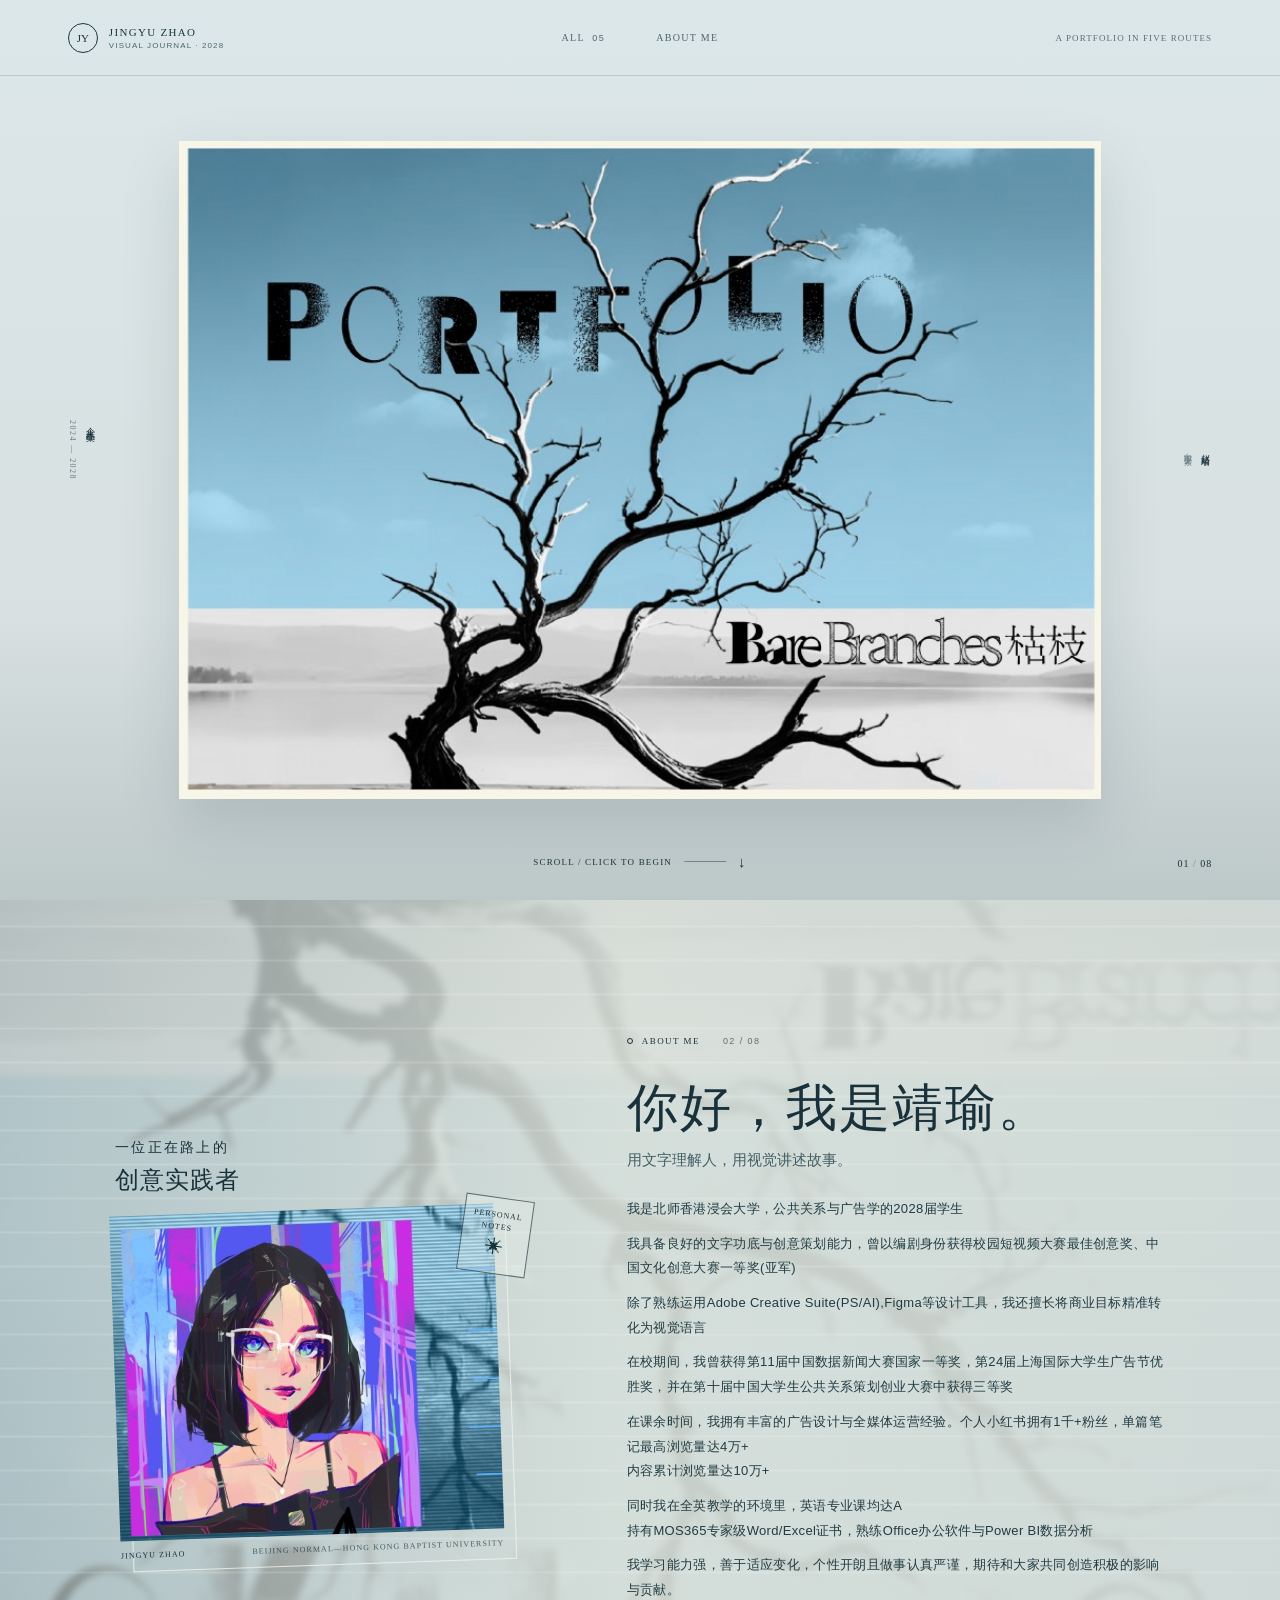
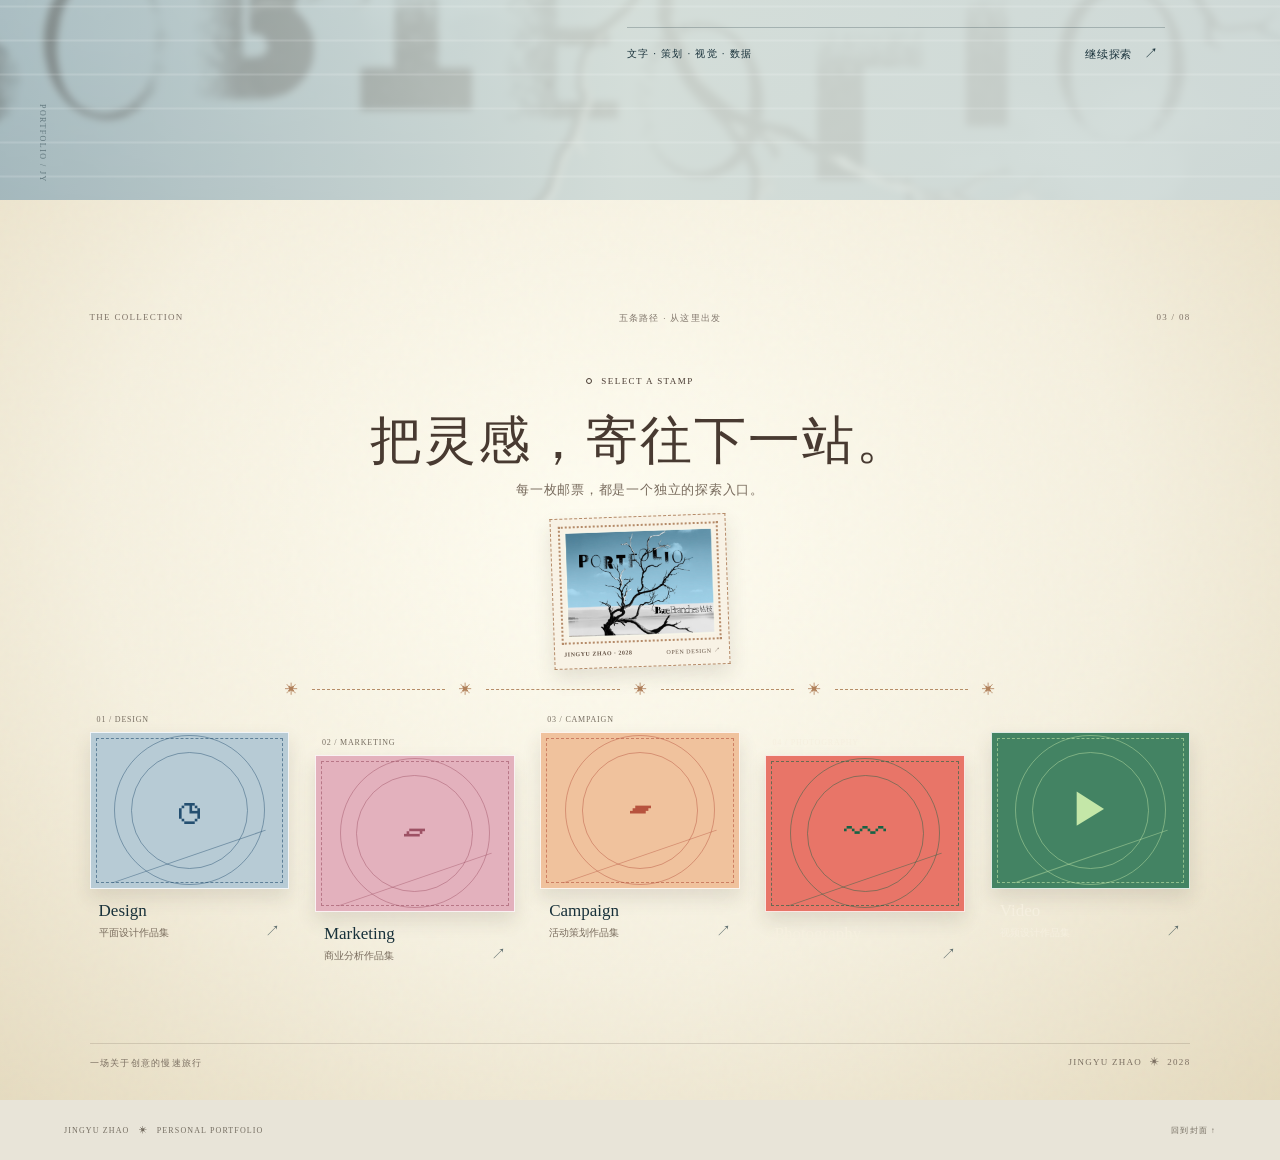
==== commit 0e2af89c: "Add shutter transition from cover to about" ====
--- a/index.html
+++ b/index.html
@@ -17,7 +17,7 @@
       <div class="cover-meta left"><span>个人作品集</span><i>2024 — 2028</i></div>
       <figure class="cover-art"><img src="public/assets/cover.jpg" alt="蓝天、水面与枯枝构成的作品集封面，标题为 PORTFOLIO"></figure>
       <div class="cover-meta right"><span>赵靖瑜</span><i>向下探索</i></div>
-      <a class="scroll-cue" href="#about"><span>SCROLL TO BEGIN</span><i></i><b>↓</b></a><span class="cover-index">01 <i>/</i> 08</span>
+      <a class="scroll-cue" href="#about"><span>SCROLL / CLICK TO BEGIN</span><i></i><b>↓</b></a><span class="cover-index">01 <i>/</i> 08</span>
     </section>
     <section class="about" id="about" aria-labelledby="about-title">
       <div class="water" aria-hidden="true"></div><div class="glass" aria-hidden="true"></div>
@@ -60,6 +60,7 @@
       <div class="catalog-foot"><span>一场关于创意的慢速旅行</span><span>JINGYU ZHAO <i>✳</i> 2028</span></div>
     </section>
   </main>
+  <div class="cover-shutters" aria-hidden="true"><div class="shutter-backdrop"><i></i></div><div class="shutter-frame"></div></div>
   <section class="portfolio" id="portfolio" hidden>
     <div class="portfolio-bar"><button data-nav="all" class="back" aria-label="返回作品目录">← <span>ALL</span></button><span class="portfolio-brand"><i>JY</i> JINGYU ZHAO / PORTFOLIO</span><button data-nav="about" class="about-nav">ABOUT ME</button><button data-nav="all" class="exit" aria-label="退出作品页面">× <small>EXIT</small></button></div>
     <section class="work design-page" data-page="design" hidden>
--- a/styles.css
+++ b/styles.css
@@ -6,7 +6,7 @@
 .catalog{min-height:100svh;position:relative;overflow:hidden;padding:112px 7vw 42px;background:radial-gradient(ellipse at 48% 37%,#fffdf1,#f5f0df 55%,#e4d9bd);color:#483a31}.catalog:before{content:"";pointer-events:none;position:absolute;inset:0;opacity:.18;background-image:url("data:image/svg+xml,%3Csvg viewBox='0 0 180 180' xmlns='http://www.w3.org/2000/svg'%3E%3Cfilter id='n'%3E%3CfeTurbulence type='fractalNoise' baseFrequency='.8' numOctaves='2' stitchTiles='stitch'/%3E%3C/filter%3E%3Crect width='100%25' height='100%25' filter='url(%23n)' opacity='.16'/%3E%3C/svg%3E")}.catalog-top,.catalog-foot{position:relative;z-index:1;display:flex;justify-content:space-between;gap:20px;font:9px var(--serif);letter-spacing:.14em;opacity:.68}.catalog-intro{text-align:center;position:relative;z-index:1;margin:45px auto 0}.catalog h2{margin:18px 0 5px;font-size:clamp(30px,4.2vw,52px);font-weight:400;letter-spacing:.04em}.catalog-intro p{margin:0;font:13px var(--serif);letter-spacing:.06em;color:#786b5d}.directory-stamp{display:block;width:176px;margin:17px auto 0;padding:7px 7px 8px;border:1px dashed #b58b69;background:#f8f2e5;box-shadow:0 9px 20px #392f241f;transform:rotate(-2deg);transition:transform .4s,box-shadow .4s}.directory-stamp:hover{transform:rotate(0) translateY(-4px);box-shadow:0 14px 25px #392f242b}.directory-photo{display:block;padding:4px;border:2px dotted #b58b69}.directory-photo img{width:100%;aspect-ratio:1.4;object-fit:cover}.directory-stamp-caption{display:flex;justify-content:space-between;gap:6px;padding:7px 2px 0;font:6px var(--serif);letter-spacing:.09em;color:#665446}.directory-stamp-caption i{font-style:normal}.route{display:flex;align-items:center;justify-content:center;width:min(710px,77%);margin:15px auto 18px;gap:14px;color:#b07f58}.route span{flex:none;font-size:13px}.route i{flex:1;border-top:1px dashed #b68c66}.stamp-row{display:flex;justify-content:center;align-items:flex-start;gap:clamp(12px,2vw,28px);max-width:1220px;margin:auto;position:relative;z-index:1}.stamp{--accent:#365867;--tint:#dce8e8;flex:1 1 0;max-width:225px;min-width:150px;position:relative;border:0;background:none;padding:0 0 5px;text-align:left;color:var(--ink);transition:transform .45s cubic-bezier(.2,.7,.2,1)}.stamp:nth-child(even){margin-top:23px}.stamp:hover,.stamp:focus-visible{transform:translateY(-11px) rotate(-1deg)}.stamp>small{display:block;margin:0 0 8px 7px;font:8px var(--serif);letter-spacing:.1em;color:#776e61}.stamp-visual{display:grid;place-items:center;height:clamp(105px,13vw,157px);position:relative;overflow:hidden;background:var(--tint);border:1px solid #ffffffd1;outline:1px dashed color-mix(in srgb,var(--accent),transparent 40%);outline-offset:-7px;box-shadow:0 9px 18px #392f241f}.stamp-visual:before,.stamp-visual:after{content:"";position:absolute;border:1px solid color-mix(in srgb,var(--accent),transparent 55%);border-radius:50%;width:75%;aspect-ratio:1}.stamp-visual:after{width:58%}.stamp-visual b{position:relative;z-index:1;font-size:42px;font-weight:300;color:var(--accent)}.stamp-visual i{position:absolute;left:9%;right:9%;bottom:20%;border-top:1px solid color-mix(in srgb,var(--accent),transparent 55%);transform:rotate(-19deg)}.stamp-title{position:relative;padding:12px 9px 2px;display:block;font:17px var(--serif)}.stamp-title em{display:block;margin-top:5px;font:10px var(--sans);color:#796c5d;font-style:normal}.stamp strong{position:absolute;right:9px;bottom:6px;font:15px var(--sans);opacity:.65}.design{--accent:#244f70;--tint:#b7cbd5}.marketing{--accent:#9d5164;--tint:#e3b1bd}.campaign{--accent:#b7533e;--tint:#f0c29d}.photo{--accent:#166345;--tint:#e87568}.video{--accent:#c4e7a8;--tint:#438363}.photo .stamp-title,.video .stamp-title{color:#f5efdf}.photo .stamp-title em,.video .stamp-title em,.photo>small,.video>small{color:#f5efdf}.catalog-foot{position:absolute;bottom:30px;left:7vw;right:7vw;border-top:1px solid #483a313d;padding-top:13px}.catalog-foot i{font-style:normal;margin:0 4px}
 .site-footer{min-height:60px;display:flex;justify-content:space-between;align-items:center;padding:0 5vw;background:#e8e4d8;font:8px var(--serif);letter-spacing:.14em;color:#746d61}.site-footer i{font-style:normal;padding:0 6px}.site-footer a{text-decoration:none}
 .portfolio{position:fixed;z-index:30;inset:0;overflow-y:auto;background:var(--paper);animation:fade-in .4s ease both}.portfolio[hidden],.work[hidden]{display:none}@keyframes fade-in{from{opacity:0}to{opacity:1}}.portfolio-bar{height:63px;position:sticky;z-index:10;top:0;display:grid;grid-template-columns:1fr auto auto 1fr;gap:clamp(18px,3vw,46px);align-items:center;padding:0 5vw;background:#f7f4eadf;backdrop-filter:blur(14px);border-bottom:1px solid #18313a28;font-size:9px;letter-spacing:.12em}.back,.exit{border:0;background:none;padding:10px 0;text-align:left;font:9px var(--serif);letter-spacing:.12em}.back{font-size:14px}.back span{margin-left:8px;font-size:9px}.about-nav{border:0;background:none;padding:10px 0;font:9px var(--serif);letter-spacing:.12em}.exit{text-align:right;font-size:17px}.exit small{font-size:8px;margin-left:4px}.portfolio-brand{display:flex;align-items:center;gap:9px;font:8px var(--serif);letter-spacing:.16em}.portfolio-brand i{width:24px;height:24px;font-size:9px;font-style:normal}.work{min-height:calc(100vh - 63px);padding:70px 7vw 64px;position:relative;overflow:hidden}.work-title{position:relative;z-index:1;text-align:center}.work-title h2{margin:14px 0 3px;font:400 clamp(34px,4vw,57px)/1.04 var(--serif);letter-spacing:-.035em}.work-title h2 em{color:#bd706c}.work-title p{margin:0;font-size:12px;letter-spacing:.08em}.work-title p i{font-style:normal;margin:0 5px;opacity:.45}
-.design-page{background:radial-gradient(ellipse at 40% 53%,#fffdf7,#edf1eb 60%,#e4e8e0)}.design-layout{max-width:1160px;margin:15px auto 0;min-height:570px;display:grid;grid-template-columns:minmax(550px,1fr) 240px;gap:clamp(20px,5vw,80px);align-items:center}.clock-gallery{position:relative;width:min(58vw,680px);aspect-ratio:1.08;margin:auto;transition:transform 1.2s cubic-bezier(.2,.7,.15,1);transform-origin:54% 48%}.clock-gallery.zooming{transform:scale(1.11)}.clock-ring{position:absolute;inset:8%;border:1px solid #3053522b;border-radius:50%}.ring2{inset:15%;border-style:dashed;opacity:.6}.clock-face{position:absolute;z-index:2;width:36%;aspect-ratio:1;left:32%;top:29%;border:1px solid #395d5b;border-radius:50%;background:#faf9f0f0;box-shadow:0 8px 24px #2a464614}.clock-face:before{content:"";position:absolute;inset:7%;border:1px solid #395d5b38;border-radius:50%}.clock-face>b{position:absolute;z-index:1;font:10px var(--serif);color:#53726e}.n12{top:10%;left:48%}.n3{right:10%;top:48%}.n6{bottom:10%;left:48%}.n9{left:10%;top:48%}.hand{position:absolute;left:50%;bottom:50%;transform-origin:bottom;border-radius:2px}.hour{height:25%;width:3px;background:#244c4e;transform:translateX(-50%) rotate(125deg)}.minute{height:33%;width:2px;background:#668783;transform:translateX(-50%) rotate(42deg)}.second{height:36%;width:1px;background:#cf6b61;animation:clock-spin 60s linear infinite}@keyframes clock-spin{from{transform:translateX(-50%) rotate(0)}to{transform:translateX(-50%) rotate(360deg)}}.pin{position:absolute;left:50%;top:50%;width:7px;height:7px;background:#cf6b61;border-radius:50%;transform:translate(-50%,-50%)}.clock-face small{position:absolute;bottom:18%;width:100%;text-align:center;font:6px var(--serif);letter-spacing:.12em;color:#65827e}.orbit{position:absolute;z-index:1;width:18%;opacity:0;animation:orbit-in .8s cubic-bezier(.2,.7,.2,1) forwards}.o1{left:39%;top:2%;animation-delay:.4s}.o2{left:68%;top:20%;animation-delay:1.4s}.o3{left:70%;top:63%;animation-delay:2.5s}.o4{left:37%;top:79%;animation-delay:3.5s}.o5{left:9%;top:61%;animation-delay:4.5s}.o6{left:10%;top:21%;animation-delay:5.5s}@keyframes orbit-in{to{opacity:1}}.art{width:100%;aspect-ratio:.81;display:flex;flex-direction:column;justify-content:space-between;padding:11%;box-shadow:0 8px 16px #1f2f2c2e}.art b{font:700 clamp(9px,1vw,14px)/.96 var(--sans);letter-spacing:-.06em}.art i{font:6px var(--serif);letter-spacing:.12em;font-style:normal}.art-poster{color:#f9e0a1;background:#315b69}.art-editorial{background:#ede1ce;color:#67463d}.art-editorial b{font:italic clamp(14px,1.5vw,21px)/.9 var(--serif)}.art-color{color:#f4efdf;background:linear-gradient(140deg,#d46b51 0 39%,#f2bd6f 39% 62%,#5a8e7d 62%)}.art-cover{padding:0;overflow:hidden}.art-cover img{width:100%;height:100%;object-fit:cover}.art-type{background:#de9e9b;color:#513b48}.art-type b{font-size:clamp(15px,1.7vw,25px)}.art-grid{color:#264b50;background-color:#e1d9c5;background-image:linear-gradient(#264b5029 1px,transparent 1px),linear-gradient(90deg,#264b5029 1px,transparent 1px);background-size:20% 20%}.clock-enter{position:absolute;z-index:4;left:50%;top:50%;transform:translate(-50%,-50%);border:1px solid #3558547a;border-radius:50px;background:#f6f4eb;padding:7px 12px;font-size:9px;opacity:0;transition:opacity .35s;box-shadow:0 4px 11px #51685d22}.clock-gallery:hover .clock-enter,.clock-gallery.zooming .clock-enter{opacity:1}.orbit-caption{position:absolute;left:3%;bottom:13%;writing-mode:vertical-rl;font:8px var(--serif);letter-spacing:.13em;color:#58736e}.zoom-hint{position:absolute;right:0;bottom:6%;text-align:right;font:8px/1.7 var(--serif);letter-spacing:.1em;color:#58736e}.zoom-hint b{font-size:10px;font-weight:400}.design-note{align-self:center;padding:22px 0 22px 26px;border-left:1px solid #2c4d493d}.count{font:10px var(--serif);letter-spacing:.1em}.note-line{display:block;width:34px;border-top:1px solid #ca7a6e;margin:20px 0 24px}.design-note h3{margin:0 0 14px;font:400 28px/1.23 var(--serif);letter-spacing:.04em}.design-note p{max-width:220px;font-size:11px;line-height:1.9;color:#61716c}.design-placeholder-note{display:block;max-width:220px;margin-top:11px;font-size:8px;line-height:1.7;color:#927c68}.tags{display:flex;gap:6px;flex-wrap:wrap;margin:20px 0 24px}.tags i{border:1px solid #a8b4a7;padding:5px 7px;font:7px var(--serif);letter-spacing:.08em;font-style:normal}.browse-design{padding:0;border:0;background:none;font:10px var(--serif)}.browse-design b{margin-left:9px;font:14px var(--sans)}.spotlight{position:fixed;z-index:15;inset:63px 0 0;display:grid;grid-template-columns:1.25fr .75fr;gap:5vw;align-items:center;padding:7vh 12vw;background:#e8ede3fa;opacity:0;visibility:hidden;transition:opacity .6s,visibility .6s}.design-page.show-spot .spotlight{opacity:1;visibility:visible}.spot-close{position:absolute;right:7vw;top:4vh;border:0;background:none;font-size:28px}.spot-art{display:grid;place-items:center;min-height:50vh;background:#dae2d8;box-shadow:inset 0 0 0 1px #b2c4b8;padding:8%}.spot-art .art{width:min(60%,350px);box-shadow:0 16px 38px #314a4033}.spot-copy>small{font:9px var(--serif);letter-spacing:.15em}.spot-count{margin-left:12px;font-style:normal;opacity:.58}.spot-copy h3{margin:20px 0 8px;font:400 clamp(28px,4vw,47px) var(--serif)}.spot-copy p{font-size:11px;color:#65746c}.spot-copy>div{display:flex;gap:10px;margin-top:31px}.spot-copy button{width:39px;height:39px;border:1px solid #82968b;border-radius:50%;background:transparent;font-size:16px}
+.design-page{background:radial-gradient(ellipse at 40% 53%,#fffdf7,#edf1eb 60%,#e4e8e0)}.design-layout{max-width:1160px;margin:15px auto 0;min-height:570px;display:grid;grid-template-columns:minmax(550px,1fr) 240px;gap:clamp(20px,5vw,80px);align-items:center}.clock-gallery{position:relative;width:min(58vw,680px);aspect-ratio:1.08;margin:auto;transition:transform 1.2s cubic-bezier(.2,.7,.15,1);transform-origin:54% 48%}.clock-gallery.zooming{transform:scale(1.11)}.clock-ring{position:absolute;inset:8%;border:1px solid #3053522b;border-radius:50%}.ring2{inset:15%;border-style:dashed;opacity:.6}.clock-face{position:absolute;z-index:2;width:36%;aspect-ratio:1;left:32%;top:29%;border:1px solid #395d5b;border-radius:50%;background:#faf9f0f0;box-shadow:0 8px 24px #2a464614}.clock-face:before{content:"";position:absolute;inset:7%;border:1px solid #395d5b38;border-radius:50%}.clock-face>b{position:absolute;z-index:1;font:10px var(--serif);color:#53726e}.n12{top:10%;left:48%}.n3{right:10%;top:48%}.n6{bottom:10%;left:48%}.n9{left:10%;top:48%}.hand{position:absolute;left:50%;bottom:50%;transform-origin:bottom;border-radius:2px}.hour{height:25%;width:3px;background:#244c4e;transform:translateX(-50%) rotate(125deg)}.minute{height:33%;width:2px;background:#668783;transform:translateX(-50%) rotate(42deg)}.second{height:36%;width:1px;background:#cf6b61;will-change:transform}.pin{position:absolute;left:50%;top:50%;width:7px;height:7px;background:#cf6b61;border-radius:50%;transform:translate(-50%,-50%)}.clock-face small{position:absolute;bottom:18%;width:100%;text-align:center;font:6px var(--serif);letter-spacing:.12em;color:#65827e}.orbit{position:absolute;z-index:1;width:18%;opacity:0;transform:translateY(10px) scale(.94);will-change:opacity,transform}.o1{left:39%;top:2%}.o2{left:68%;top:20%}.o3{left:70%;top:63%}.o4{left:37%;top:79%}.o5{left:9%;top:61%}.o6{left:10%;top:21%}.art{width:100%;aspect-ratio:.81;display:flex;flex-direction:column;justify-content:space-between;padding:11%;box-shadow:0 8px 16px #1f2f2c2e}.art b{font:700 clamp(9px,1vw,14px)/.96 var(--sans);letter-spacing:-.06em}.art i{font:6px var(--serif);letter-spacing:.12em;font-style:normal}.art-poster{color:#f9e0a1;background:#315b69}.art-editorial{background:#ede1ce;color:#67463d}.art-editorial b{font:italic clamp(14px,1.5vw,21px)/.9 var(--serif)}.art-color{color:#f4efdf;background:linear-gradient(140deg,#d46b51 0 39%,#f2bd6f 39% 62%,#5a8e7d 62%)}.art-cover{padding:0;overflow:hidden}.art-cover img{width:100%;height:100%;object-fit:cover}.art-type{background:#de9e9b;color:#513b48}.art-type b{font-size:clamp(15px,1.7vw,25px)}.art-grid{color:#264b50;background-color:#e1d9c5;background-image:linear-gradient(#264b5029 1px,transparent 1px),linear-gradient(90deg,#264b5029 1px,transparent 1px);background-size:20% 20%}.clock-enter{position:absolute;z-index:4;left:50%;top:50%;transform:translate(-50%,-50%);border:1px solid #3558547a;border-radius:50px;background:#f6f4eb;padding:7px 12px;font-size:9px;opacity:0;transition:opacity .35s;box-shadow:0 4px 11px #51685d22}.clock-gallery:hover .clock-enter,.clock-gallery.zooming .clock-enter{opacity:1}.orbit-caption{position:absolute;left:3%;bottom:13%;writing-mode:vertical-rl;font:8px var(--serif);letter-spacing:.13em;color:#58736e}.zoom-hint{position:absolute;right:0;bottom:6%;text-align:right;font:8px/1.7 var(--serif);letter-spacing:.1em;color:#58736e}.zoom-hint b{font-size:10px;font-weight:400}.design-note{align-self:center;padding:22px 0 22px 26px;border-left:1px solid #2c4d493d}.count{font:10px var(--serif);letter-spacing:.1em}.note-line{display:block;width:34px;border-top:1px solid #ca7a6e;margin:20px 0 24px}.design-note h3{margin:0 0 14px;font:400 28px/1.23 var(--serif);letter-spacing:.04em}.design-note p{max-width:220px;font-size:11px;line-height:1.9;color:#61716c}.design-placeholder-note{display:block;max-width:220px;margin-top:11px;font-size:8px;line-height:1.7;color:#927c68}.tags{display:flex;gap:6px;flex-wrap:wrap;margin:20px 0 24px}.tags i{border:1px solid #a8b4a7;padding:5px 7px;font:7px var(--serif);letter-spacing:.08em;font-style:normal}.browse-design{padding:0;border:0;background:none;font:10px var(--serif)}.browse-design b{margin-left:9px;font:14px var(--sans)}.spotlight{position:fixed;z-index:15;inset:63px 0 0;display:grid;grid-template-columns:1.25fr .75fr;gap:5vw;align-items:center;padding:7vh 12vw;background:#e8ede3fa;opacity:0;visibility:hidden;transition:opacity .6s,visibility .6s}.design-page.show-spot .spotlight{opacity:1;visibility:visible}.spot-close{position:absolute;right:7vw;top:4vh;border:0;background:none;font-size:28px}.spot-art{display:grid;place-items:center;min-height:50vh;background:#dae2d8;box-shadow:inset 0 0 0 1px #b2c4b8;padding:8%}.spot-art .art{width:min(60%,350px);box-shadow:0 16px 38px #314a4033}.spot-copy>small{font:9px var(--serif);letter-spacing:.15em}.spot-count{margin-left:12px;font-style:normal;opacity:.58}.spot-copy h3{margin:20px 0 8px;font:400 clamp(28px,4vw,47px) var(--serif)}.spot-copy p{font-size:11px;color:#65746c}.spot-copy>div{display:flex;gap:10px;margin-top:31px}.spot-copy button{width:39px;height:39px;border:1px solid #82968b;border-radius:50%;background:transparent;font-size:16px}
 .marketing-page{background:linear-gradient(145deg,#f6eee7,#eee5e0 60%,#e7dedc)}.folder-room{max-width:1100px;margin:48px auto 0;min-height:450px;display:grid;grid-template-columns:.7fr 1.3fr;gap:4vw;align-items:center}.folder-intro{text-align:left}.folder-intro>small{font:8px var(--serif);letter-spacing:.15em;color:#8e6b6d}.folder-intro h3{margin:19px 0 10px;font:400 clamp(27px,3.4vw,42px)/1.3 var(--serif)}.folder-intro p{font-size:11px;color:#756b68}.folder-intro>i{display:inline-block;margin-top:35px;font:italic 13px var(--serif);color:#aa7371;transform:rotate(-7deg)}.folder-stack{min-height:445px;position:relative;perspective:1000px}.folder{width:min(52%,300px);height:340px;position:absolute;border:1px solid #a66c70;border-radius:9px 10px 5px 5px;text-align:left;padding:0;color:#4c393a;transform-origin:bottom center;transition:transform .55s cubic-bezier(.2,.7,.2,1),box-shadow .55s,filter .4s}.folder:before{content:"";position:absolute;top:-21px;left:0;width:40%;height:21px;border:1px solid #a66c70;border-bottom:0;border-radius:8px 12px 0 0;background:inherit}.f1{left:0;top:72px;z-index:1;background:#e6c8c7;transform:rotate(-5deg)}.f2{left:24%;top:53px;z-index:2;background:#e9d4cd;transform:rotate(3deg)}.f3{left:48%;top:83px;z-index:3;background:#f0dfd6;transform:rotate(-1deg)}.folder:hover,.folder:focus-visible,.folder.active{z-index:7;transform:translateY(-35px) rotate(0) scale(1.035);box-shadow:0 25px 42px #50333538}.folder .tab{position:absolute;top:-16px;left:12px;font:7px var(--serif);letter-spacing:.13em;color:#815b5b}.folder>div{display:flex;flex-direction:column;padding:38px 28px 22px;height:100%}.folder>div>small{font:8px var(--serif);letter-spacing:.13em;color:#986b6b}.folder>div>b{margin-top:16px;font:400 19px/1.25 var(--serif)}.folder>div>i{margin-top:14px;font-style:normal;font-size:9px;color:#876f6b}.folder>div>p{max-height:0;overflow:hidden;opacity:0;margin:0;font-size:10px;line-height:1.8;color:#675653;transition:max-height .4s,opacity .35s,margin .35s}.folder:hover>div>p,.folder:focus-visible>div>p,.folder.active>div>p{max-height:72px;opacity:1;margin-top:13px}.folder>div>em{margin-top:auto;align-self:flex-start;font:8px var(--serif);letter-spacing:.11em;font-style:normal}.folder-shadow{position:absolute;z-index:0;width:78%;height:120px;left:11%;bottom:23px;border-radius:50%;background:#6f545225;filter:blur(22px)}.placeholder-note{text-align:center;margin:3px 0;font-size:9px;color:#897d76;letter-spacing:.08em}
 .campaign-page{background:#f5eee0}.campaign-stage{max-width:1180px;min-height:550px;margin:34px auto 0;position:relative;overflow:hidden;background:radial-gradient(ellipse at 51% 53%,#e3d0b159,transparent 54%)}.delivery-route{position:absolute;top:12%;left:5%;right:5%;display:flex;align-items:center;gap:12px;font:7px var(--serif);letter-spacing:.13em;color:#8b7b67}.delivery-route i{flex:1;border-top:1px dashed #bd9c70}.delivery-caption{position:absolute;left:5%;top:47%;display:flex;flex-direction:column;gap:8px;font-size:10px;color:#8b7b67}.delivery-caption small{font:8px var(--serif);letter-spacing:.12em;color:#b07353}.truck{position:absolute;z-index:4;width:280px;top:38%;left:50%;transform:translate(95vw,-50%);border:0;background:transparent;animation:truck-arrive 1.7s cubic-bezier(.18,.66,.2,1) .2s forwards;transition:transform .45s,opacity .5s}.truck svg{width:100%;filter:drop-shadow(0 12px 12px #32474a2e)}.truck:hover{transform:translate(-50%,-53%) scale(1.04)}.truck svg .shadow{stroke:#b7a58d;stroke-width:3;stroke-linecap:round;opacity:.55}.body{fill:#55abc2}.folder-tab{fill:#77c2d3;stroke:#287d98;stroke-width:2}.cab{fill:#388da8}.window{fill:#c7e9e4}.wheel{fill:#32474a}.hub{fill:#d8d2be}.truck-lines{fill:none;stroke:#dff2e8;stroke-width:3;stroke-linecap:round}.truck>span{position:absolute;left:50%;top:43%;transform:translateX(-50%);font:7px var(--serif);letter-spacing:.12em;color:#e9f8f4;opacity:0}.truck:hover>span{opacity:1}@keyframes truck-arrive{to{transform:translate(-50%,-50%)}}.collage{position:absolute;inset:10% 4% 9%;opacity:0;visibility:hidden;transition:opacity .7s,visibility .7s;pointer-events:none}.campaign-stage.open .collage{opacity:1;visibility:visible;pointer-events:auto}.campaign-stage.open .truck{opacity:0;pointer-events:none}.event-card{position:absolute;width:22%;height:38%;padding:7px;background:#fffdf7;box-shadow:0 13px 29px #63533a24;transition:transform .45s,box-shadow .4s}.event-card:hover{z-index:4;transform:rotate(0) scale(1.08);box-shadow:0 22px 36px #63533a3b}.event-card>i{height:73%;display:block;position:relative;overflow:hidden;background:linear-gradient(148deg,#d3d4c1 0 38%,#b58769 38% 42%,#789991 42% 65%,#c8b8a5 65%)}.event-card>i:after{content:"";position:absolute;width:60%;height:24%;left:20%;bottom:0;background:#fffbe18c;clip-path:polygon(0 100%,50% 0,100% 100%)}.ev2>i{background:radial-gradient(ellipse at 50% 40%,#f6d88c 0 8%,transparent 9%),linear-gradient(145deg,#d6a4a0,#d8b66e 52%,#678c80 52%)}.ev3>i{background:repeating-linear-gradient(90deg,#d8eee0 0 18px,#b1d0c3 18px 20px),linear-gradient(#f3d7aa,#a6c0b5)}.ev4>i{background:linear-gradient(165deg,#e6c590 0 30%,#718d7a 30% 62%,#d8dfcc 62%)}.event-card b{display:block;margin-top:7px;font:9px var(--serif)}.event-card small{display:block;margin-top:4px;font-size:7px;color:#968e7f}.ev1{left:10%;top:17%;transform:rotate(-7deg)}.ev2{right:11%;top:16%;transform:rotate(6deg)}.ev3{left:39%;top:2%;transform:rotate(2deg)}.ev4{left:38%;bottom:3%;transform:rotate(-4deg)}.event-label{position:absolute;left:50%;top:50%;transform:translate(-50%,-50%);width:210px;padding:17px;text-align:center;background:#f8f2e2f0;box-shadow:0 8px 22px #6a533522}.event-label small{display:block;font:7px var(--serif);letter-spacing:.14em;color:#a27153}.event-label b{display:block;margin-top:6px;font:13px var(--serif);font-weight:400}.event-label button{margin-top:11px;border:0;background:none;font-size:8px;color:#6e7267}.campaign-foot{position:absolute;right:2%;bottom:1%;font-size:8px;color:#8b7b67}
 .photo-page{background:#161d1d;color:#e7e6dc}.photo-page .work-title h2 em{color:#b7cbb9}.photo-page .work-title p{color:#b8c2b7}.photo-page .eyebrow{color:#a5b4a9}.rain-stage{width:min(1050px,92%);height:min(59vh,550px);min-height:430px;margin:33px auto 0;position:relative;overflow:hidden;background:radial-gradient(ellipse at center,#344544,#202a29 64%,#151d1c);cursor:crosshair;isolation:isolate}.rain-photo{position:absolute;inset:5% 9%;transform:scale(.45);opacity:.15;transition:transform 1.8s cubic-bezier(.16,.75,.2,1),opacity 1.4s;overflow:hidden}.rain-photo img{width:100%;height:100%;object-fit:cover;filter:saturate(.75)}.photo-label{position:absolute;bottom:18px;left:20px;right:20px;display:flex;align-items:center;gap:15px;color:#fff;text-shadow:0 1px 7px #000}.photo-label small,.photo-label i{font:8px var(--serif);letter-spacing:.12em}.photo-label b{font:17px var(--serif)}.photo-label i{margin-left:auto;font-style:normal}.rain-curtain{position:absolute;inset:-5% -20%;z-index:2;display:flex;justify-content:space-around;gap:2.1%;transition:transform 1.8s cubic-bezier(.16,.75,.2,1),opacity 1s}.rain-curtain span{flex:1;max-width:15px;height:118%;border-left:1px solid #bed6c45e;border-radius:48% 50% 35% 48%;filter:drop-shadow(2px 2px 3px #adccbe21);transform:translateY(-3%) rotate(1deg);background:linear-gradient(90deg,transparent,#dbeddd0d,transparent)}.rain-curtain span:nth-child(3n){transform:scaleY(.82) rotate(-3deg)}.rain-curtain span:nth-child(3n+1){transform:scaleY(1.12) rotate(4deg)}.rain-title{position:absolute;z-index:3;left:11%;top:22%;transition:opacity .5s,transform .6s}.rain-title>small{font:8px var(--serif);letter-spacing:.18em;color:#adc3b4}.rain-title h3{margin:18px 0 9px;font:400 clamp(29px,4vw,48px)/1.23 var(--serif)}.rain-title p{font-size:10px;letter-spacing:.08em;color:#b2beb4}.rain-open{margin-top:17px;padding:10px 14px;border:1px solid #d5e4d580;background:transparent;color:#e7e6dc;font-size:9px}.rain-progress{height:2px;position:absolute;z-index:5;bottom:0;left:0;right:0;background:#a5bca6;transform:scaleX(0);transform-origin:left;transition:transform 1.7s cubic-bezier(.16,.75,.2,1)}.rain-stage.revealed .rain-photo{transform:scale(1);opacity:1}.rain-stage.revealed .rain-curtain{transform:scale(3) translateY(-2%);opacity:0}.rain-stage.revealed .rain-title{opacity:0;transform:translateY(-18px);pointer-events:none}.rain-stage.revealed .rain-progress{transform:scaleX(1)}.rain-foot{max-width:1050px;width:92%;margin:11px auto;display:flex;justify-content:space-between;font:8px var(--serif);letter-spacing:.13em;color:#89968a}
@@ -22,3 +22,5 @@
 .rain-stage{width:100%;height:58vh;min-height:400px;margin-top:25px}.rain-photo{inset:5% 4%}.rain-title{left:8%;top:28%}.rain-title h3{font-size:34px}.rain-curtain{gap:1.5%}.photo-label{left:10px;right:10px;bottom:10px;flex-wrap:wrap;gap:5px 10px}.photo-label b{font-size:12px}.photo-label i{width:100%;margin:0}.rain-foot{width:100%;font-size:7px}
 .garden{min-height:520px;margin-top:12px}.video-intro{top:4%;left:2%}.video-intro h3{font-size:27px;margin:8px 0 4px}.video-intro p{font-size:9px}.mory-project{width:75%;top:5%;right:1%}.video2{left:14%;bottom:12%;width:40%}.video3{right:3%;bottom:8%;width:38%}.video-placeholder strong{font-size:7px}.video-placeholder small{font-size:6px}.leaf{font-size:57px}.leaf1{top:37%;right:0}.leaf2{left:0;top:61%;font-size:76px}.leaf3{bottom:0;right:44%;font-size:45px}.garden-foot{font-size:7px;bottom:3%}}
 @media(prefers-reduced-motion:reduce){*,*::before,*::after{scroll-behavior:auto!important;animation-duration:.01ms!important;animation-iteration-count:1!important;transition-duration:.01ms!important}}
+
+.cover-shutters{position:fixed;z-index:100;inset:0;overflow:hidden;visibility:hidden;opacity:0;pointer-events:none;transition:opacity .4s ease,visibility 0s linear .4s}.cover-shutters.active{visibility:visible;opacity:1;pointer-events:auto;transition:opacity .28s ease,visibility 0s}.cover-shutters.leaving{opacity:0;transition:opacity .42s ease .08s}.shutter-backdrop{position:absolute;inset:-10%;opacity:0;background:linear-gradient(180deg,#b8c7c038,#6d828675),url("public/assets/cover.jpg") center 60%/cover no-repeat;transform:scaleY(-1) scale(1.2);filter:blur(3px) saturate(.64);transition:opacity .75s ease}.shutter-backdrop>i{position:absolute;inset:0;display:block;background:repeating-linear-gradient(0deg,transparent 0 22px,#eff4f15c 23px,#eff4f15c 24px,transparent 25px 34px);opacity:.55}.cover-shutters.active .shutter-backdrop{opacity:1}.shutter-frame{position:absolute;z-index:1;overflow:visible;perspective:1200px;transform-style:preserve-3d}.shutter-slat{position:absolute;left:0;right:0;top:var(--row-top);height:10.02%;transform-style:preserve-3d;transform-origin:center center}.shutter-face{position:absolute;inset:0;display:block;backface-visibility:hidden;background-repeat:no-repeat;background-size:100% 1000%}.shutter-front{background-image:url("public/assets/cover.jpg");background-position:center var(--front-position)}.shutter-back{transform:rotateX(180deg);background-image:linear-gradient(180deg,#c3d0cf24,#60787b31),url("public/assets/cover.jpg");background-size:100% 1000%,100% 1000%;background-position:center var(--back-position),center var(--back-position);filter:saturate(.72)}.cover-shutters.active .shutter-slat{animation:shutter-reverse 1.05s cubic-bezier(.2,.66,.2,1) var(--delay) both}@keyframes shutter-reverse{0%{transform:rotateX(0deg)}44%{transform:rotateX(92deg)}100%{transform:rotateX(180deg)}}
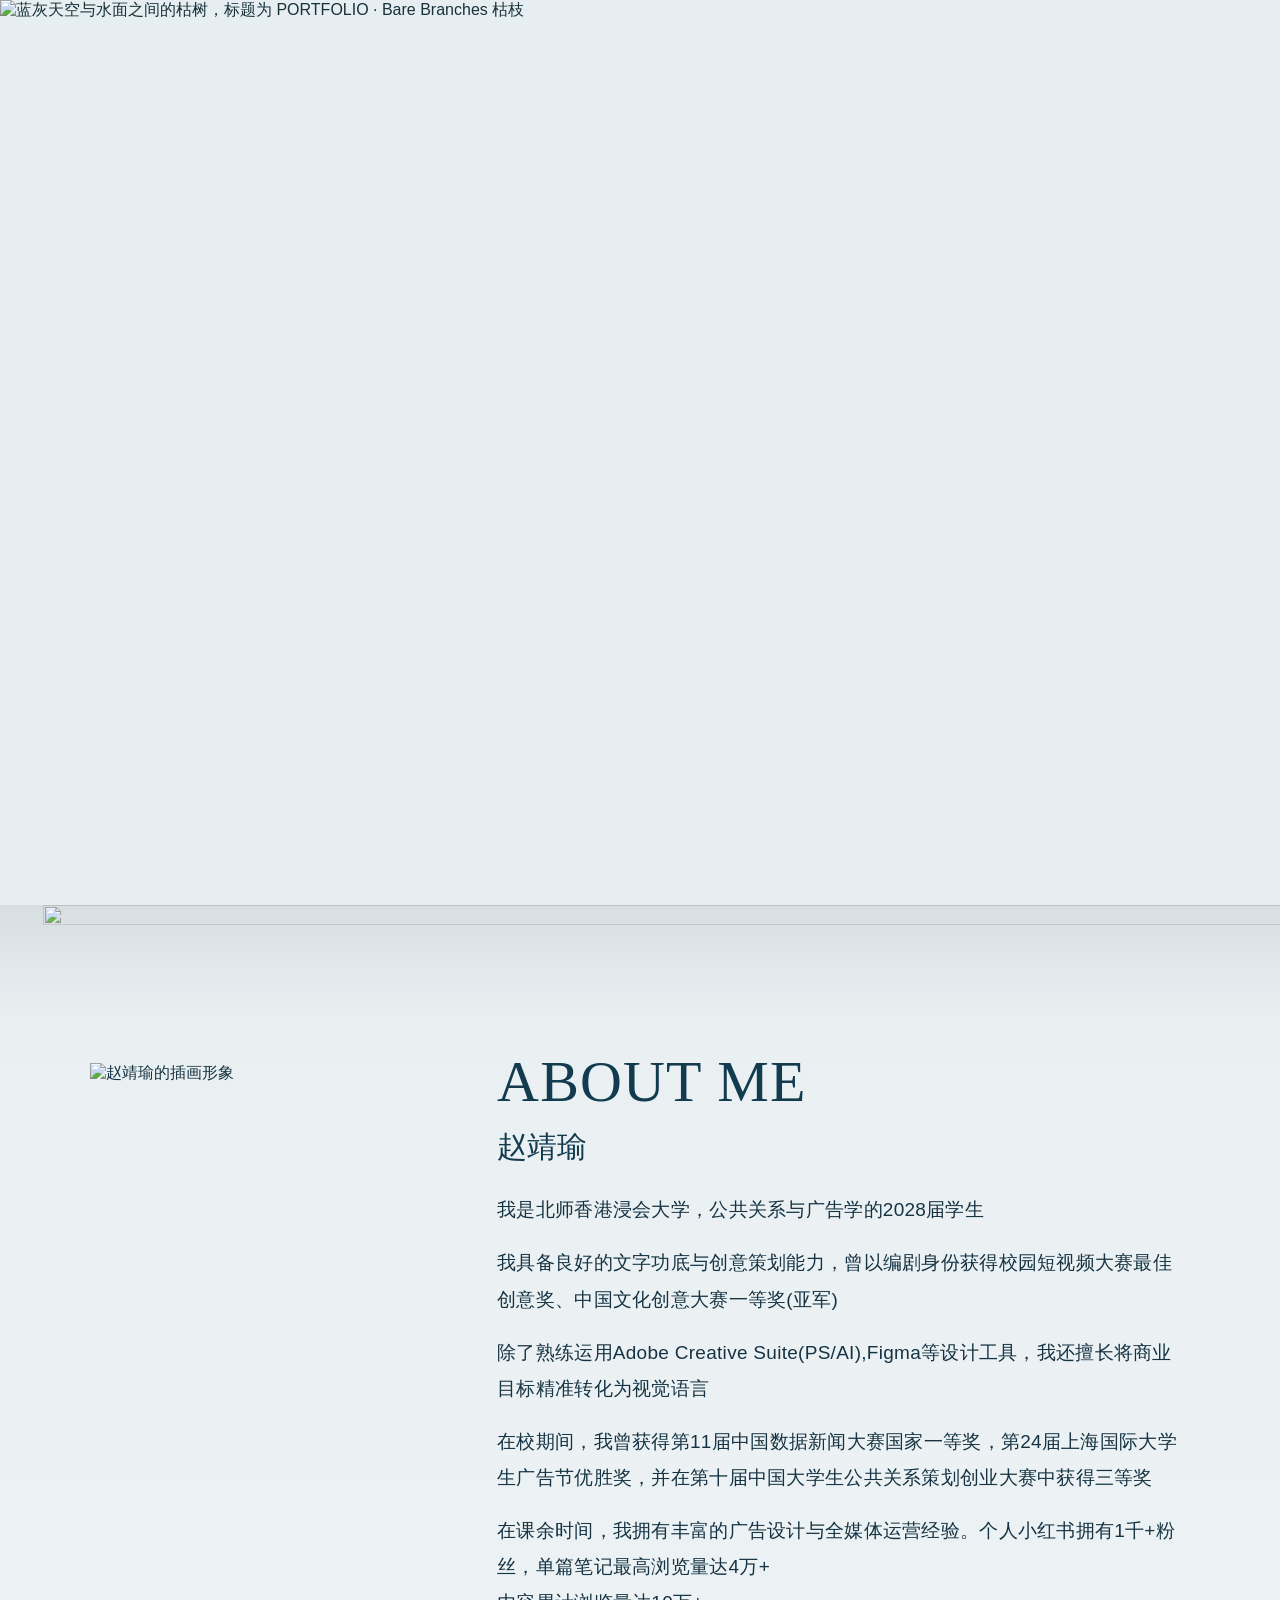
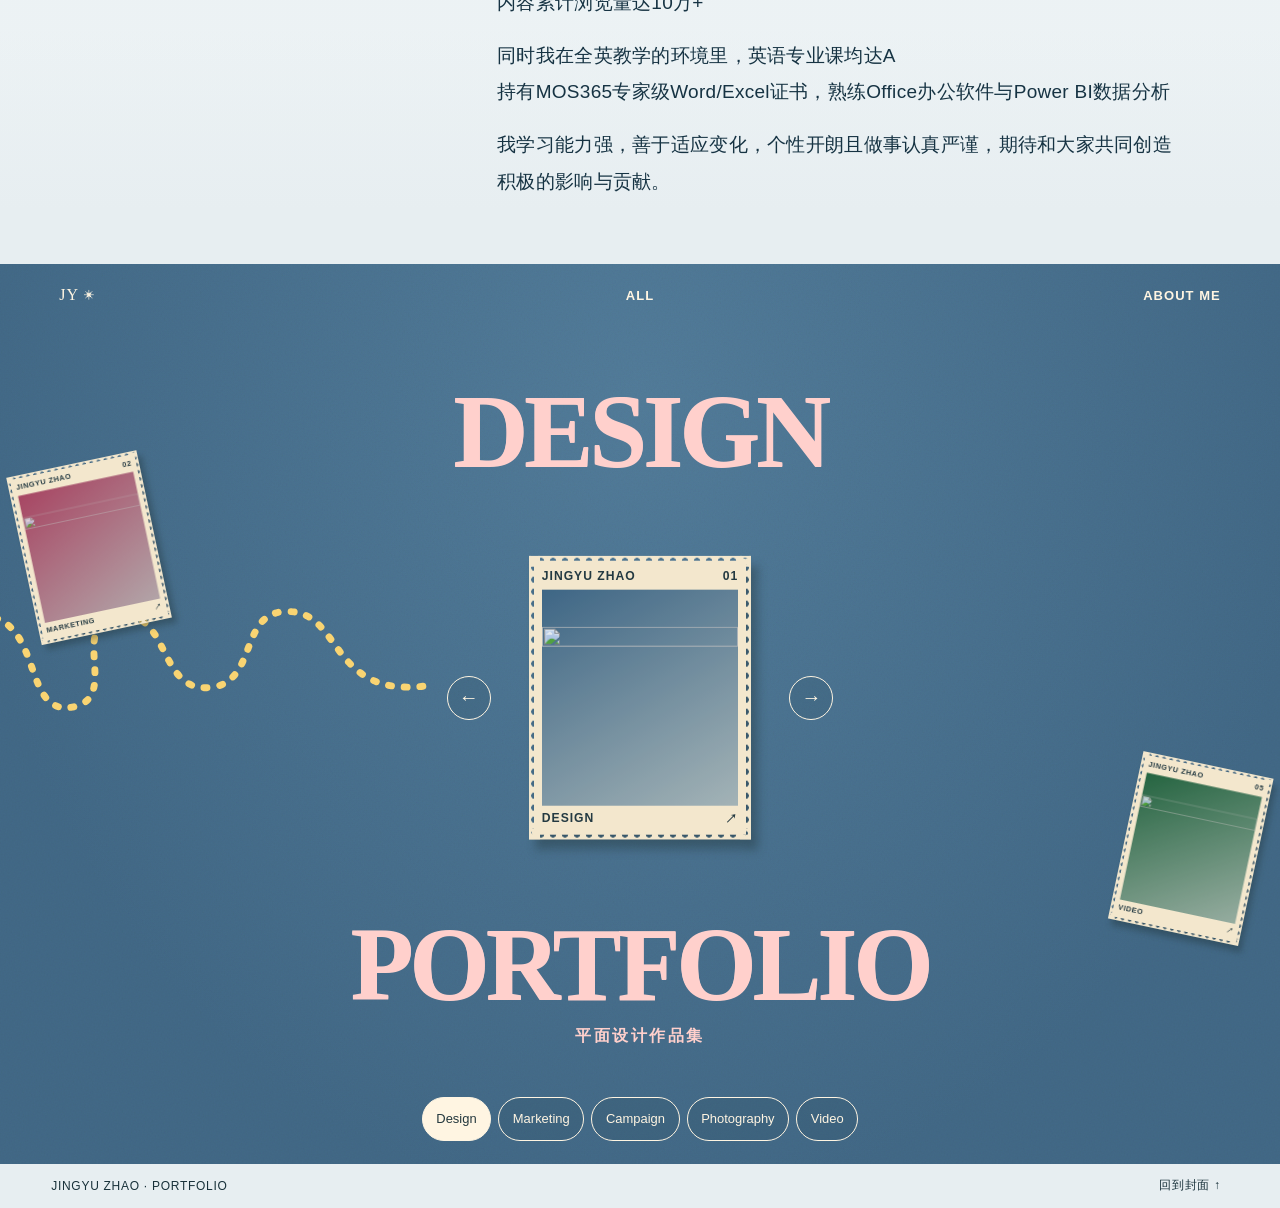
==== commit 6afa847b: "Implement stamp motion and Undertow photography" ====
--- a/index.html
+++ b/index.html
@@ -4,30 +4,24 @@
   <meta charset="utf-8"><meta name="viewport" content="width=device-width,initial-scale=1">
   <meta name="theme-color" content="#d9e0e1"><meta name="description" content="赵靖瑜的交互式个人作品集：设计、商业分析、活动策划、摄影与视频。">
   <title>赵靖瑜 — Portfolio in Five Routes</title>
-  <link rel="preload" as="image" href="public/assets/cover.jpg"><link rel="stylesheet" href="styles.css">
+  <link rel="stylesheet" href="styles.css?v=stamp-undertow">
 </head>
 <body>
-  <header class="site-nav">
-    <a class="wordmark" href="#cover" data-nav="cover" aria-label="回到封面"><span class="seal">JY</span><span><b>JINGYU ZHAO</b><small>VISUAL JOURNAL · 2028</small></span></a>
-    <nav aria-label="主导航"><button class="nav-link" data-nav="all">ALL <i>05</i></button><button class="nav-link" data-nav="about">ABOUT ME</button></nav>
-    <span class="nav-note">A PORTFOLIO IN FIVE ROUTES</span>
-  </header>
   <main>
     <section class="cover" id="cover" aria-label="作品集封面">
-      <div class="cover-meta left"><span>个人作品集</span><i>2024 — 2028</i></div>
-      <figure class="cover-art"><img src="public/assets/cover.jpg" alt="蓝天、水面与枯枝构成的作品集封面，标题为 PORTFOLIO"></figure>
-      <div class="cover-meta right"><span>赵靖瑜</span><i>向下探索</i></div>
-      <a class="scroll-cue" href="#about"><span>SCROLL / CLICK TO BEGIN</span><i></i><b>↓</b></a><span class="cover-index">01 <i>/</i> 08</span>
+      <img src="可使用图片/网站封面.jpg" width="3508" height="2480" alt="蓝灰天空与水面之间的枯树，标题为 PORTFOLIO · Bare Branches 枯枝" fetchpriority="high">
     </section>
     <section class="about" id="about" aria-labelledby="about-title">
-      <div class="water" aria-hidden="true"></div><div class="glass" aria-hidden="true"></div>
+      <div class="reflection-background" aria-hidden="true">
+        <img src="可使用图片/翻转.jpg" width="3508" height="2480" alt="">
+      </div>
       <div class="about-layout">
-        <div class="portrait-column"><div class="portrait-caption"><span>一位正在路上的</span><b>创意实践者</b></div>
-          <figure class="portrait"><img src="public/assets/portrait.jpg" alt="赵靖瑜的插画形象"><figcaption><span>JINGYU ZHAO</span><span>BEIJING NORMAL—HONG KONG BAPTIST UNIVERSITY</span></figcaption></figure>
-          <span class="portrait-stamp">PERSONAL<br>NOTES <i>✳</i></span>
-        </div>
-        <div class="about-copy"><div class="eyebrow"><span></span> ABOUT ME <i>02 / 08</i></div>
-          <h1 id="about-title">你好，<em>我是靖瑜。</em></h1><p class="lead">用文字理解人，用视觉讲述故事。</p>
+        <figure class="portrait">
+          <img src="可使用图片/个人形象/蓝灰背景.png" width="1222" height="1287" alt="赵靖瑜的插画形象">
+        </figure>
+        <div class="about-copy">
+          <h1 id="about-title">ABOUT ME</h1>
+          <p class="about-name">赵靖瑜</p>
           <div class="bio">
             <p>我是北师香港浸会大学，公共关系与广告学的2028届学生</p>
             <p>我具备良好的文字功底与创意策划能力，曾以编剧身份获得校园短视频大赛最佳创意奖、中国文化创意大赛一等奖(亚军)</p>
@@ -37,85 +31,183 @@
             <p>同时我在全英教学的环境里，英语专业课均达A<br>持有MOS365专家级Word/Excel证书，熟练Office办公软件与Power BI数据分析</p>
             <p>我学习能力强，善于适应变化，个性开朗且做事认真严谨，期待和大家共同创造积极的影响与贡献。</p>
           </div>
-          <div class="about-bottom"><span>文字 · 策划 · 视觉 · 数据</span><button data-nav="all">继续探索 <b>↗</b></button></div>
         </div>
       </div>
-      <span class="watermark">PORTFOLIO / JY</span>
     </section>
-    <section class="catalog" id="catalog" aria-labelledby="catalog-title">
-      <div class="catalog-top"><span>THE COLLECTION</span><span>五条路径 · 从这里出发</span><span>03 / 08</span></div>
-      <div class="catalog-intro"><div class="eyebrow"><span></span> SELECT A STAMP</div><h2 id="catalog-title">把灵感，<em>寄往下一站。</em></h2><p>每一枚邮票，都是一个独立的探索入口。</p></div>
-      <button class="directory-stamp" data-open="design" aria-label="打开 Design Portfolio">
-        <span class="directory-photo"><img src="public/assets/cover.jpg" alt=""></span>
-        <span class="directory-stamp-caption"><b>JINGYU ZHAO · 2028</b><i>OPEN DESIGN ↗</i></span>
-      </button>
-      <div class="route" aria-hidden="true"><span>✳</span><i></i><span>✳</span><i></i><span>✳</span><i></i><span>✳</span><i></i><span>✳</span></div>
-      <div class="stamp-row">
-        <button class="stamp design" data-open="design"><small>01 / DESIGN</small><span class="stamp-visual"><b>◷</b><i></i></span><span class="stamp-title">Design <em>平面设计作品集</em></span><strong>↗</strong></button>
-        <button class="stamp marketing" data-open="marketing"><small>02 / MARKETING</small><span class="stamp-visual"><b>▱</b><i></i></span><span class="stamp-title">Marketing <em>商业分析作品集</em></span><strong>↗</strong></button>
-        <button class="stamp campaign" data-open="campaign"><small>03 / CAMPAIGN</small><span class="stamp-visual"><b>▰</b><i></i></span><span class="stamp-title">Campaign <em>活动策划作品集</em></span><strong>↗</strong></button>
-        <button class="stamp photo" data-open="photography"><small>04 / PHOTOGRAPHY</small><span class="stamp-visual"><b>〰</b><i></i></span><span class="stamp-title">Photography <em>摄影集</em></span><strong>↗</strong></button>
-        <button class="stamp video" data-open="video"><small>05 / VIDEO</small><span class="stamp-visual"><b>▶</b><i></i></span><span class="stamp-title">Video <em>视频设计作品集</em></span><strong>↗</strong></button>
-      </div>
-      <div class="catalog-foot"><span>一场关于创意的慢速旅行</span><span>JINGYU ZHAO <i>✳</i> 2028</span></div>
+    <section class="catalog" id="catalog" data-theme="design" aria-labelledby="catalog-title">
+      <header class="catalog-nav">
+        <a class="monogram" href="#cover" data-nav="cover" aria-label="回到封面">JY</a>
+        <a href="#catalog" data-nav="catalog" aria-current="page">ALL</a>
+        <a href="#about" data-nav="about">ABOUT ME</a>
+      </header>
+      <div class="catalog-stage">
+        <svg class="postal-route" viewBox="0 0 480 140" aria-hidden="true"><path d="M-8 32c68 0 41 107 98 92 44-12-8-83 42-91 54-9 40 76 93 72 52-4 28-81 83-77 52 3 41 89 139 75"/></svg>
+        <h2 class="catalog-title" id="catalog-title">DESIGN</h2>
+        <div class="stamp-selector" aria-label="切换作品类别">
+          <button class="stamp-arrow" data-step="-1" type="button" aria-label="上一类别，右下邮票进入中央">←</button>
+          <div class="stamp-track" aria-hidden="true"></div>
+          <a href="#design" class="central-stamp" id="stamp-entry" aria-label="打开 Design 作品集" draggable="false"></a>
+          <template id="stamp-template">
+            <div class="stamp-item">
+            <span class="stamp-paper">
+              <span class="stamp-code">JINGYU ZHAO <b></b></span>
+              <img src="可使用图片/网站封面.jpg" width="3508" height="2480" alt="" draggable="false">
+              <span class="stamp-caption"><span class="stamp-name"></span><span>↗</span></span>
+            </span>
+            </div>
+          </template>
+          <button class="stamp-arrow" data-step="1" type="button" aria-label="下一类别，左上邮票进入中央">→</button>
+        </div>
+        <div class="catalog-word" aria-hidden="true">PORTFOLIO</div>
+        <p class="catalog-subtitle" id="catalog-subtitle" aria-live="polite">平面设计作品集</p>
+      </div>
+      <div class="theme-picker" aria-label="作品类别">
+        <button type="button" data-theme-choice="design" aria-pressed="true">Design</button>
+        <button type="button" data-theme-choice="marketing" aria-pressed="false">Marketing</button>
+        <button type="button" data-theme-choice="campaign" aria-pressed="false">Campaign</button>
+        <button type="button" data-theme-choice="photography" aria-pressed="false">Photography</button>
+        <button type="button" data-theme-choice="video" aria-pressed="false">Video</button>
+      </div>
     </section>
   </main>
-  <div class="cover-shutters" aria-hidden="true"><div class="shutter-backdrop"><i></i></div><div class="shutter-frame"></div></div>
-  <section class="portfolio" id="portfolio" hidden>
-    <div class="portfolio-bar"><button data-nav="all" class="back" aria-label="返回作品目录">← <span>ALL</span></button><span class="portfolio-brand"><i>JY</i> JINGYU ZHAO / PORTFOLIO</span><button data-nav="about" class="about-nav">ABOUT ME</button><button data-nav="all" class="exit" aria-label="退出作品页面">× <small>EXIT</small></button></div>
-    <section class="work design-page" data-page="design" hidden>
-      <header class="work-title"><div class="eyebrow"><span></span> 01 — VISUAL COMMUNICATION</div><h2>Design <em>Portfolio</em></h2><p>平面设计作品集 <i>·</i> 让想法找到合适的形状</p></header>
-      <div class="design-layout">
-        <div class="clock-gallery">
-          <div class="clock-ring ring1"></div><div class="clock-ring ring2"></div>
-          <div class="clock-face"><b class="n12">12</b><b class="n3">03</b><b class="n6">06</b><b class="n9">09</b><i class="hand hour"></i><i class="hand minute"></i><i class="hand second"></i><i class="pin"></i><small>JY / STUDIO TIME</small></div>
-          <div class="orbit o1"><div class="art art-poster"><b>GOOD<br>IDEAS<br>TAKE<br>SHAPE.</b><i>VISUAL / 01</i></div></div>
-          <div class="orbit o2"><div class="art art-editorial"><b>the<br>quiet<br>issue</b><i>NO. 08 — 2028</i></div></div>
-          <div class="orbit o3"><div class="art art-color"><b>COLOUR<br>STUDY</b><i>03 / 05</i></div></div>
-          <div class="orbit o4"><div class="art art-cover"><img src="public/assets/cover.jpg" alt="个人作品集封面设计"></div></div>
-          <div class="orbit o5"><div class="art art-type"><b>字 / 形</b><i>TYPE EXPERIMENT</i></div></div>
-          <div class="orbit o6"><div class="art art-grid"><b>LAYOUT<br>IS A<br>LANGUAGE</b><i>POSTER STUDY</i></div></div>
-          <button class="clock-enter">进入作品 ↗</button><span class="orbit-caption">每一圈，遇见一张作品</span><div class="zoom-hint">滚动或点击<br><b>向作品靠近 ↓</b></div>
+  <div class="portfolio" id="portfolio" hidden>
+    <nav class="portfolio-bar" aria-label="作品页导航">
+      <a href="#catalog" data-nav="catalog">← ALL</a>
+      <span class="portfolio-brand" aria-hidden="true">JY / PORTFOLIO</span>
+      <a href="#about" data-nav="about">ABOUT ME</a>
+    </nav>
+    <main class="work design-page" id="work-design" data-page="design" aria-labelledby="design-title" hidden>
+      <div class="design-journey">
+        <div class="design-scene">
+          <div class="design-clock">
+            <header class="clock-header">
+              <h2 id="design-title">DESIGN</h2>
+            </header>
+            <div class="clock-stage" role="img" aria-label="秒针经过时出现海报，海报固定并淡出">
+              <div class="image-trail" aria-hidden="true"></div>
+              <span class="clock-hand hour"></span>
+              <span class="clock-hand minute"></span>
+              <span class="clock-hand second"></span>
+              <span class="clock-pivot"></span>
+            </div>
+            <footer class="clock-controls">
+              <button type="button" class="clock-learn" aria-label="Learn more，查看作品详情">Learn more <span aria-hidden="true">↗</span></button>
+            </footer>
+          </div>
+          <section class="design-gallery" aria-labelledby="poster-name" inert>
+            <header class="gallery-header">
+              <button type="button" class="clock-back">← 返回时钟</button>
+              <span>DESIGN</span>
+            </header>
+            <div class="gallery-grid">
+              <figure class="poster-frame">
+                <img class="gallery-poster" alt="">
+                <figcaption class="poster-error" role="status" hidden>海报未能载入，请选择另一件或查看原图。</figcaption>
+              </figure>
+              <div class="gallery-info">
+                <p class="section-index">SELECTED WORK</p>
+                <div class="poster-announcement" aria-live="polite" aria-atomic="true">
+                  <h2 id="poster-name"></h2>
+                  <span id="poster-announced-position" class="sr-only"></span>
+                </div>
+                <p class="poster-category">平面设计 / 海报</p>
+                <p class="poster-description">作品介绍待补充</p>
+                <p class="poster-note">当前以素材文件名作为暂用标题。</p>
+                <nav class="poster-pager" aria-label="切换作品">
+                  <button type="button" data-poster-step="-1" aria-label="上一件作品">←</button>
+                  <span id="poster-position" aria-hidden="true"></span>
+                  <button type="button" data-poster-step="1" aria-label="下一件作品">→</button>
+                </nav>
+                <a id="poster-original" target="_blank" rel="noopener">查看原图 ↗</a>
+              </div>
+            </div>
+          </section>
+          <img class="poster-flight" alt="" aria-hidden="true" hidden>
         </div>
-        <aside class="design-note"><small class="count">01 / 06</small><i class="note-line"></i><h3>让想法<br>被看见。</h3><p>视觉传达、版式与品牌表达。点击时钟，或在画面中滚动，沿着时间的刻度靠近作品。</p><small class="design-placeholder-note">其余版面为示意占位，实际作品素材待补充。</small><div class="tags"><i>VISUAL</i><i>LAYOUT</i><i>BRANDING</i></div><button class="browse-design">浏览作品 <b>→</b></button></aside>
-      </div>
-      <div class="spotlight"><button class="spot-close" aria-label="关闭作品浏览">×</button><div class="spot-art"></div><div class="spot-copy"><small>SELECTED WORK <i class="spot-count">01 / 06</i></small><h3 class="spot-name"></h3><p>视觉研究 / 赵靖瑜</p><div><button class="spot-prev">←</button><button class="spot-next">→</button></div></div></div>
-    </section>
-    <section class="work marketing-page" data-page="marketing" hidden>
-      <header class="work-title"><div class="eyebrow"><span></span> 02 — INSIGHT & STRATEGY</div><h2>Marketing <em>Portfolio</em></h2><p>商业分析作品集 <i>·</i> 打开一份洞察档案</p></header>
-      <div class="folder-room"><div class="folder-intro"><small>A SMALL ARCHIVE / 2028</small><h3>每个判断，<br>都有它的来处。</h3><p>悬停或点击文件夹，展开档案简介。</p><i>→ explore</i></div><div class="folder-stack">
-        <button class="folder f1" aria-expanded="false"><span class="tab">RESEARCH / 01</span><div><small>CASE FILE 01</small><b>市场研究</b><i>项目材料待补充</i><p>此处可补充项目背景、调研过程、核心发现与个人贡献。</p><em>OPEN FILE ↗</em></div></button>
-        <button class="folder f2" aria-expanded="false"><span class="tab">STRATEGY / 02</span><div><small>CASE FILE 02</small><b>品牌策略</b><i>项目材料待补充</i><p>此处可补充品牌目标、分析逻辑与策略建议。</p><em>OPEN FILE ↗</em></div></button>
-        <button class="folder f3" aria-expanded="false"><span class="tab">DATA / 03</span><div><small>CASE FILE 03</small><b>数据分析</b><i>项目材料待补充</i><p>此处可补充数据来源、关键指标与分析结论。</p><em>OPEN FILE ↗</em></div></button><i class="folder-shadow"></i>
-      </div></div><p class="placeholder-note">档案名称为内容占位，后续可替换为实际项目标题与成果。</p>
-    </section>
-    <section class="work campaign-page" data-page="campaign" hidden>
-      <header class="work-title"><div class="eyebrow"><span></span> 03 — PEOPLE & MOMENTS</div><h2>Campaign <em>Portfolio</em></h2><p>活动策划作品集 <i>·</i> 把策划好的故事运送到现场</p></header>
-      <div class="campaign-stage"><div class="delivery-route"><span>START</span><i></i><span>ON THE WAY</span><i></i><span>ARRIVED</span></div><div class="delivery-caption"><span>点一下，打开活动档案</span><small>DELIVERY No. 03</small></div>
-        <button class="truck" aria-label="打开活动策划档案" aria-expanded="false"><svg viewBox="0 0 300 150"><path class="shadow" d="M30 125h247"/><path class="body" d="M46 46h139v72H46z"/><path class="folder-tab" d="M62 32h45l10 13h68v73H46V46h16z"/><path class="cab" d="M185 68h51l34 34v16h-85z"/><path class="window" d="M201 76h29l24 25h-53z"/><circle class="wheel" cx="91" cy="120" r="19"/><circle class="wheel" cx="230" cy="120" r="19"/><circle class="hub" cx="91" cy="120" r="7"/><circle class="hub" cx="230" cy="120" r="7"/><path class="truck-lines" d="M74 64h79M74 79h52"/></svg><span>OPEN THE FILE</span></button>
-        <div class="collage"><div class="event-card ev1"><i></i><b>活动现场 / 01</b><small>图片待补充</small></div><div class="event-card ev2"><i></i><b>活动视觉 / 02</b><small>图片待补充</small></div><div class="event-card ev3"><i></i><b>活动现场 / 03</b><small>图片待补充</small></div><div class="event-card ev4"><i></i><b>活动记录 / 04</b><small>图片待补充</small></div><div class="event-label"><small>CAMPAIGN ARCHIVE</small><b>现场 / 视觉 / 传播</b><button class="collapse-collage">收起档案 ↑</button></div></div>
-        <small class="campaign-foot">活动分组与现场图片可按实际项目更新。</small>
-      </div>
-    </section>
-    <section class="work photo-page" data-page="photography" hidden>
-      <header class="work-title"><div class="eyebrow"><span></span> 04 — THROUGH THE RAIN</div><h2>Photography <em>Portfolio</em></h2><p>摄影集 <i>·</i> 在雨幕之后，遇见真实的光</p></header>
-      <div class="rain-stage" tabindex="0" role="group" aria-label="点击或滚动展开雨幕，查看摄影作品">
-        <div class="rain-photo"><img src="public/assets/cover.jpg" alt="枯枝映在水面上的封面图像"><div class="photo-label"><small>IMAGE / 01</small><b>BARE BRANCHES</b><i>摄影作品素材待补充</i></div></div>
-        <div class="rain-curtain" aria-hidden="true"><span></span><span></span><span></span><span></span><span></span><span></span><span></span><span></span><span></span><span></span><span></span><span></span><span></span><span></span><span></span><span></span><span></span><span></span><span></span><span></span><span></span><span></span><span></span><span></span><span></span><span></span><span></span><span></span><span></span><span></span><span></span><span></span><span></span><span></span><span></span><span></span><span></span><span></span><span></span><span></span></div>
-        <div class="rain-title"><small>RAIN STUDY No. 01</small><h3>雨落下，<br>影像显现。</h3><p>向下滚动或点击画面，穿过雨幕</p><button class="rain-open">穿过雨幕 ↓</button></div><div class="rain-progress"></div>
-      </div><div class="rain-foot"><span>SCROLL / CLICK TO REVEAL</span><span>慢一点，也许会看到更多。</span></div>
-    </section>
-    <section class="work video-page" data-page="video" hidden>
-      <header class="work-title"><div class="eyebrow"><span></span> 05 — MOVING IMAGE</div><h2>Video <em>Portfolio</em></h2><p>视频设计作品集 <i>·</i> 让画面继续生长</p></header>
-      <div class="garden"><div class="leaf leaf1">✿</div><div class="leaf leaf2">⌁</div><div class="leaf leaf3">✳</div>
-        <div class="video-intro"><small>PROJECT ARCHIVE / 05</small><h3>一帧，<br>再一帧。</h3><p>视频与网页视觉作品<br>在这里慢慢展开。</p></div>
-        <button class="mory-project" aria-label="查看 MORY 项目视觉"><img src="public/assets/mory.jpg" alt="MORY 记忆陪伴主题页面视觉"><span><small>INTERACTIVE CONCEPT / 01</small><b>MORY</b><i>查看项目视觉 ↗</i></span></button>
-        <div class="video-placeholder video2"><b>▶</b><strong>VIDEO STUDY / 02</strong><small>视频作品素材待补充</small></div><div class="video-placeholder video3"><b>▶</b><strong>MOTION NOTES / 03</strong><small>视频作品素材待补充</small></div>
-        <small class="garden-foot">绿意会继续生长 · 等待新的影像</small>
-      </div><div class="lightbox"><button aria-label="关闭">×</button><img src="public/assets/mory.jpg" alt="MORY 页面视觉大图"><small>MORY / 记忆陪伴主题视觉概念</small></div>
-    </section>
-  </section>
-  <footer class="site-footer"><span>JINGYU ZHAO <i>✳</i> PERSONAL PORTFOLIO</span><a href="#cover" data-nav="cover">回到封面 ↑</a></footer>
-  <script src="script.js"></script>
+      </div>
+    </main>
+    <main class="work marketing-page" id="work-marketing" data-page="marketing" aria-labelledby="marketing-title" hidden>
+      <header class="work-title">
+        <span class="section-index">02 / MARKETING</span>
+        <h2 id="marketing-title">Marketing <em>Portfolio</em></h2>
+        <p>商业分析作品集</p>
+      </header>
+      <div class="folder-room">
+        <div class="folder-stack" id="folder-stack" aria-label="商业分析档案"></div>
+        <p class="page-instruction">悬停预览档案，点按查看详情。</p>
+      </div>
+    </main>
+    <main class="work campaign-page" id="work-campaign" data-page="campaign" aria-labelledby="campaign-title" hidden>
+      <header class="work-title">
+        <span class="section-index">03 / CAMPAIGN</span>
+        <h2 id="campaign-title">Campaign <em>Portfolio</em></h2>
+        <p>活动策划作品集</p>
+      </header>
+      <div class="campaign-stage">
+        <div class="road" aria-hidden="true"></div>
+        <button type="button" class="truck" aria-expanded="false" aria-controls="campaign-archive">
+          <svg viewBox="0 0 300 158" aria-hidden="true">
+            <path d="M17 137h267" stroke="#7a939a" stroke-opacity=".26" stroke-width="5" stroke-linecap="round"/>
+            <path d="M101 39h21V28h59l15 11h82v86H101z" fill="#40a4c5" stroke="#1d657d" stroke-width="2"/>
+            <path d="M104 52h171" stroke="#8ad3e3" stroke-width="2"/>
+            <path d="M101 67H61c-9 0-13 4-17 11l-22 27v20h79z" fill="#f5f3e7" stroke="#1d657d" stroke-width="2"/>
+            <path d="M63 74h29v29H42l17-23z" fill="#77bed3"/>
+            <path d="M22 115h18m45-7h7" stroke="#307185" stroke-width="3"/>
+            <circle cx="62" cy="127" r="19" fill="#26343b"/><circle cx="62" cy="127" r="8" fill="#b1c9cd"/>
+            <circle cx="230" cy="127" r="19" fill="#26343b"/><circle cx="230" cy="127" r="8" fill="#b1c9cd"/>
+          </svg>
+          <span>打开活动档案</span>
+        </button>
+        <section class="campaign-archive" id="campaign-archive" aria-label="活动分组" hidden>
+          <div class="campaign-controls">
+            <label>活动分组 <select id="campaign-group"></select></label>
+            <button type="button" class="control" id="campaign-close">收起档案 ↑</button>
+          </div>
+          <div class="campaign-collage" id="campaign-collage"></div>
+        </section>
+      </div>
+    </main>
+    <main class="work photo-page" id="work-photography" data-page="photography" aria-labelledby="photography-title" hidden>
+      <header class="photo-header">
+        <h2 id="photography-title">Photography</h2>
+        <button type="button" id="photo-view" aria-controls="photo-exhibit" aria-expanded="false">摄影作品列表</button>
+      </header>
+      <div id="undertow-host" class="undertow-host"></div>
+      <section class="photo-exhibit" id="photo-exhibit" aria-labelledby="photo-exhibit-title" hidden>
+        <h3 id="photo-exhibit-title">摄影作品</h3>
+        <div class="photo-collection" id="photo-collection"></div>
+      </section>
+    </main>
+    <main class="work video-page" id="work-video" data-page="video" aria-labelledby="video-title" hidden>
+      <div class="garden">
+        <header class="work-title video-intro">
+          <span class="section-index">05 / VIDEO</span>
+          <h2 id="video-title">Video <em>Portfolio</em></h2>
+          <p>视频设计作品集</p>
+        </header>
+        <svg class="garden-leaves" viewBox="0 0 430 550" aria-hidden="true">
+          <defs><path id="leaf-shape" d="M0 0C-47-37-33-96 0-121 34-86 41-32 0 0Z"/></defs>
+          <g fill="#649064" stroke="#95aa79" stroke-width="1.5">
+            <use href="#leaf-shape" transform="translate(162 230) rotate(-55) scale(1.25)"/>
+            <use href="#leaf-shape" transform="translate(216 275) rotate(36) scale(1.14)"/>
+            <use href="#leaf-shape" transform="translate(223 151) rotate(25)"/>
+            <use href="#leaf-shape" transform="translate(154 356) rotate(-70) scale(1.3)"/>
+            <use href="#leaf-shape" transform="translate(221 431) rotate(55) scale(1.46)"/>
+            <use href="#leaf-shape" transform="translate(191 485) rotate(-61) scale(1.13)"/>
+          </g>
+          <path d="M216 552C133 415 222 281 229 43M196 280l-112-115m111 222-106-61m111-15 121-140m-125 277 144-67" fill="none" stroke="#a9bd91" stroke-width="3"/>
+        </svg>
+        <div class="video-collection" id="video-collection"></div>
+      </div>
+    </main>
+  </div>
+  <footer class="site-footer"><span>JINGYU ZHAO · PORTFOLIO</span><a href="#cover" data-nav="cover">回到封面 ↑</a></footer>
+  <dialog class="detail-dialog" id="detail-dialog" aria-labelledby="detail-title">
+    <form method="dialog" class="dialog-bar"><button class="control" aria-label="关闭详情">关闭 ×</button></form>
+    <h2 id="detail-title"></h2>
+    <div id="detail-body"></div>
+  </dialog>
+  <script src="portfolio-content.js?v=site-v1"></script>
+  <script src="script.js?v=stamp-undertow"></script>
 </body>
 </html>
--- a/styles.css
+++ b/styles.css
@@ -1,26 +1,808 @@
-:root{--ink:#18313a;--paper:#f4f0e3;--serif:"Iowan Old Style","Baskerville","Times New Roman",serif;--sans:"Aptos","Segoe UI","Noto Sans SC","Microsoft YaHei",sans-serif;color:var(--ink);font-family:var(--sans);font-synthesis:none;text-rendering:optimizeLegibility}
-*{box-sizing:border-box}html{scroll-behavior:smooth}body{margin:0;min-width:320px;background:#dbe3e4;color:var(--ink)}button,a{color:inherit;font:inherit}button{cursor:pointer}button:focus-visible,a:focus-visible,[tabindex]:focus-visible{outline:2px solid #cd6c66;outline-offset:4px}img{display:block;max-width:100%}
-.site-nav{height:76px;width:100%;padding:0 5.3vw;position:absolute;z-index:20;top:0;left:0;display:flex;align-items:center;justify-content:space-between;border-bottom:1px solid #18313a28;color:#19353e}.wordmark{display:inline-flex;align-items:center;gap:11px;text-decoration:none}.seal,.portfolio-brand i{width:30px;height:30px;display:grid;place-items:center;border:1px solid currentColor;border-radius:50%;font:11px var(--serif)}.wordmark span+span{display:flex;flex-direction:column;gap:3px}.wordmark b{font:11px var(--serif);letter-spacing:.12em}.wordmark small{font-size:8px;letter-spacing:.14em;opacity:.72}.site-nav nav{display:flex;gap:clamp(24px,4vw,62px)}.nav-link{padding:8px 0;border:0;background:none;font:10px var(--serif);letter-spacing:.13em;opacity:.72}.nav-link i{font:9px var(--sans);margin-left:4px}.nav-link:hover,.nav-link.active{opacity:1}.nav-note{font:9px var(--serif);letter-spacing:.12em;opacity:.68}
-.cover{min-height:100svh;position:relative;overflow:hidden;display:grid;place-items:center;padding:112px 9vw 90px;background:linear-gradient(180deg,#dce7e9,#d8e0e1 68%,#bdc8c9)}.cover-art{width:min(72vw,1040px);margin:0;transform:translateY(9px);animation:cover-in 1.2s cubic-bezier(.2,.65,.2,1) both}.cover-art img{width:100%;aspect-ratio:1.4;object-fit:cover;box-shadow:0 24px 55px #203a4026}.cover-meta{position:absolute;top:50%;transform:translateY(-50%);display:flex;flex-direction:column;gap:7px;writing-mode:vertical-rl;font-size:9px;letter-spacing:.16em}.cover-meta i{font:8px var(--serif);opacity:.6}.cover-meta.left{left:5.3vw}.cover-meta.right{right:5.3vw}.scroll-cue{position:absolute;bottom:30px;left:50%;transform:translateX(-50%);display:flex;align-items:center;gap:12px;text-decoration:none;font:9px var(--serif);letter-spacing:.13em}.scroll-cue i{width:42px;border-top:1px solid #18313a73}.scroll-cue b{font:15px var(--sans);font-weight:400}.cover-index{position:absolute;right:5.3vw;bottom:31px;font:10px var(--serif);letter-spacing:.1em}.cover-index i{font-style:normal;opacity:.4}@keyframes cover-in{from{opacity:0;transform:translateY(23px) scale(.985)}to{opacity:1;transform:translateY(9px) scale(1)}}
-.about{min-height:100svh;position:relative;overflow:hidden;isolation:isolate;padding:130px 9vw 100px;background:#aebec0}.water{position:absolute;z-index:-2;inset:-10%;background:linear-gradient(180deg,#b8c7c038,#6d828675),url("public/assets/cover.jpg") center 60%/cover no-repeat;transform:scaleY(-1) scale(1.2);filter:blur(3px) saturate(.64);opacity:.72}.about:before{content:"";position:absolute;z-index:-1;inset:0;background:linear-gradient(90deg,#cfdddb5c,#e0e7e0d4 49%,#d8e0dcd9)}.glass{pointer-events:none;position:absolute;z-index:-1;inset:0;opacity:.43;background:repeating-linear-gradient(0deg,transparent 0 22px,#eff4f15c 23px,#eff4f15c 24px,transparent 25px 34px);mix-blend-mode:screen}.about-layout{width:min(1120px,100%);margin:auto;display:grid;grid-template-columns:minmax(260px,.82fr) minmax(410px,1.15fr);align-items:center;gap:clamp(60px,10vw,150px);position:relative;z-index:1}.portrait-column{position:relative;max-width:390px}.portrait{margin:14px 0 0;position:relative;transform:rotate(-2deg)}.portrait:before{content:"";position:absolute;inset:12px -12px -12px 12px;border:1px solid #f5f4eacc;z-index:-1}.portrait img{width:100%;aspect-ratio:1.18;object-fit:cover}.portrait figcaption{display:flex;justify-content:space-between;gap:10px;padding-top:10px;font:8px var(--serif);letter-spacing:.13em}.portrait figcaption span+span{text-align:right;opacity:.72}.portrait-caption{font-size:14px;letter-spacing:.16em;display:flex;flex-direction:column;gap:7px}.portrait-caption b{font:24px var(--serif);letter-spacing:.04em}.portrait-stamp{position:absolute;right:-31px;top:14%;border:1px solid #18313aa6;padding:11px 9px;font:8px/1.55 var(--serif);text-align:center;letter-spacing:.12em;transform:rotate(8deg);background:#eaf0eb4d}.portrait-stamp i{display:block;font-size:18px;font-style:normal}.eyebrow{display:inline-flex;align-items:center;gap:9px;font:9px var(--serif);letter-spacing:.16em;text-transform:uppercase}.eyebrow>span{width:6px;height:6px;border:1px solid currentColor;border-radius:50%}.eyebrow>i{margin-left:14px;font:9px var(--sans);opacity:.65;font-style:normal}.about h1{margin:26px 0 8px;font-size:clamp(30px,4vw,51px);font-weight:400;letter-spacing:.04em}.about h1 em,.catalog h2 em,.work-title h2 em{font-family:var(--serif);font-weight:400}.lead{margin:0 0 27px;font:italic 15px var(--serif);color:#425f65}.bio{font-size:13px;line-height:1.9;letter-spacing:.025em;color:#203c43}.bio p{margin:0 0 10px}.about-bottom{display:flex;justify-content:space-between;align-items:center;border-top:1px solid #18313a40;padding-top:16px;margin-top:24px;font-size:10px;letter-spacing:.12em}.about-bottom button{background:none;border:0;font:11px var(--serif);letter-spacing:.08em}.about-bottom b{margin-left:8px;font:14px var(--sans)}.watermark{position:absolute;left:3vw;bottom:17px;font:8px var(--serif);letter-spacing:.18em;opacity:.5;writing-mode:vertical-rl}
-.catalog{min-height:100svh;position:relative;overflow:hidden;padding:112px 7vw 42px;background:radial-gradient(ellipse at 48% 37%,#fffdf1,#f5f0df 55%,#e4d9bd);color:#483a31}.catalog:before{content:"";pointer-events:none;position:absolute;inset:0;opacity:.18;background-image:url("data:image/svg+xml,%3Csvg viewBox='0 0 180 180' xmlns='http://www.w3.org/2000/svg'%3E%3Cfilter id='n'%3E%3CfeTurbulence type='fractalNoise' baseFrequency='.8' numOctaves='2' stitchTiles='stitch'/%3E%3C/filter%3E%3Crect width='100%25' height='100%25' filter='url(%23n)' opacity='.16'/%3E%3C/svg%3E")}.catalog-top,.catalog-foot{position:relative;z-index:1;display:flex;justify-content:space-between;gap:20px;font:9px var(--serif);letter-spacing:.14em;opacity:.68}.catalog-intro{text-align:center;position:relative;z-index:1;margin:45px auto 0}.catalog h2{margin:18px 0 5px;font-size:clamp(30px,4.2vw,52px);font-weight:400;letter-spacing:.04em}.catalog-intro p{margin:0;font:13px var(--serif);letter-spacing:.06em;color:#786b5d}.directory-stamp{display:block;width:176px;margin:17px auto 0;padding:7px 7px 8px;border:1px dashed #b58b69;background:#f8f2e5;box-shadow:0 9px 20px #392f241f;transform:rotate(-2deg);transition:transform .4s,box-shadow .4s}.directory-stamp:hover{transform:rotate(0) translateY(-4px);box-shadow:0 14px 25px #392f242b}.directory-photo{display:block;padding:4px;border:2px dotted #b58b69}.directory-photo img{width:100%;aspect-ratio:1.4;object-fit:cover}.directory-stamp-caption{display:flex;justify-content:space-between;gap:6px;padding:7px 2px 0;font:6px var(--serif);letter-spacing:.09em;color:#665446}.directory-stamp-caption i{font-style:normal}.route{display:flex;align-items:center;justify-content:center;width:min(710px,77%);margin:15px auto 18px;gap:14px;color:#b07f58}.route span{flex:none;font-size:13px}.route i{flex:1;border-top:1px dashed #b68c66}.stamp-row{display:flex;justify-content:center;align-items:flex-start;gap:clamp(12px,2vw,28px);max-width:1220px;margin:auto;position:relative;z-index:1}.stamp{--accent:#365867;--tint:#dce8e8;flex:1 1 0;max-width:225px;min-width:150px;position:relative;border:0;background:none;padding:0 0 5px;text-align:left;color:var(--ink);transition:transform .45s cubic-bezier(.2,.7,.2,1)}.stamp:nth-child(even){margin-top:23px}.stamp:hover,.stamp:focus-visible{transform:translateY(-11px) rotate(-1deg)}.stamp>small{display:block;margin:0 0 8px 7px;font:8px var(--serif);letter-spacing:.1em;color:#776e61}.stamp-visual{display:grid;place-items:center;height:clamp(105px,13vw,157px);position:relative;overflow:hidden;background:var(--tint);border:1px solid #ffffffd1;outline:1px dashed color-mix(in srgb,var(--accent),transparent 40%);outline-offset:-7px;box-shadow:0 9px 18px #392f241f}.stamp-visual:before,.stamp-visual:after{content:"";position:absolute;border:1px solid color-mix(in srgb,var(--accent),transparent 55%);border-radius:50%;width:75%;aspect-ratio:1}.stamp-visual:after{width:58%}.stamp-visual b{position:relative;z-index:1;font-size:42px;font-weight:300;color:var(--accent)}.stamp-visual i{position:absolute;left:9%;right:9%;bottom:20%;border-top:1px solid color-mix(in srgb,var(--accent),transparent 55%);transform:rotate(-19deg)}.stamp-title{position:relative;padding:12px 9px 2px;display:block;font:17px var(--serif)}.stamp-title em{display:block;margin-top:5px;font:10px var(--sans);color:#796c5d;font-style:normal}.stamp strong{position:absolute;right:9px;bottom:6px;font:15px var(--sans);opacity:.65}.design{--accent:#244f70;--tint:#b7cbd5}.marketing{--accent:#9d5164;--tint:#e3b1bd}.campaign{--accent:#b7533e;--tint:#f0c29d}.photo{--accent:#166345;--tint:#e87568}.video{--accent:#c4e7a8;--tint:#438363}.photo .stamp-title,.video .stamp-title{color:#f5efdf}.photo .stamp-title em,.video .stamp-title em,.photo>small,.video>small{color:#f5efdf}.catalog-foot{position:absolute;bottom:30px;left:7vw;right:7vw;border-top:1px solid #483a313d;padding-top:13px}.catalog-foot i{font-style:normal;margin:0 4px}
-.site-footer{min-height:60px;display:flex;justify-content:space-between;align-items:center;padding:0 5vw;background:#e8e4d8;font:8px var(--serif);letter-spacing:.14em;color:#746d61}.site-footer i{font-style:normal;padding:0 6px}.site-footer a{text-decoration:none}
-.portfolio{position:fixed;z-index:30;inset:0;overflow-y:auto;background:var(--paper);animation:fade-in .4s ease both}.portfolio[hidden],.work[hidden]{display:none}@keyframes fade-in{from{opacity:0}to{opacity:1}}.portfolio-bar{height:63px;position:sticky;z-index:10;top:0;display:grid;grid-template-columns:1fr auto auto 1fr;gap:clamp(18px,3vw,46px);align-items:center;padding:0 5vw;background:#f7f4eadf;backdrop-filter:blur(14px);border-bottom:1px solid #18313a28;font-size:9px;letter-spacing:.12em}.back,.exit{border:0;background:none;padding:10px 0;text-align:left;font:9px var(--serif);letter-spacing:.12em}.back{font-size:14px}.back span{margin-left:8px;font-size:9px}.about-nav{border:0;background:none;padding:10px 0;font:9px var(--serif);letter-spacing:.12em}.exit{text-align:right;font-size:17px}.exit small{font-size:8px;margin-left:4px}.portfolio-brand{display:flex;align-items:center;gap:9px;font:8px var(--serif);letter-spacing:.16em}.portfolio-brand i{width:24px;height:24px;font-size:9px;font-style:normal}.work{min-height:calc(100vh - 63px);padding:70px 7vw 64px;position:relative;overflow:hidden}.work-title{position:relative;z-index:1;text-align:center}.work-title h2{margin:14px 0 3px;font:400 clamp(34px,4vw,57px)/1.04 var(--serif);letter-spacing:-.035em}.work-title h2 em{color:#bd706c}.work-title p{margin:0;font-size:12px;letter-spacing:.08em}.work-title p i{font-style:normal;margin:0 5px;opacity:.45}
-.design-page{background:radial-gradient(ellipse at 40% 53%,#fffdf7,#edf1eb 60%,#e4e8e0)}.design-layout{max-width:1160px;margin:15px auto 0;min-height:570px;display:grid;grid-template-columns:minmax(550px,1fr) 240px;gap:clamp(20px,5vw,80px);align-items:center}.clock-gallery{position:relative;width:min(58vw,680px);aspect-ratio:1.08;margin:auto;transition:transform 1.2s cubic-bezier(.2,.7,.15,1);transform-origin:54% 48%}.clock-gallery.zooming{transform:scale(1.11)}.clock-ring{position:absolute;inset:8%;border:1px solid #3053522b;border-radius:50%}.ring2{inset:15%;border-style:dashed;opacity:.6}.clock-face{position:absolute;z-index:2;width:36%;aspect-ratio:1;left:32%;top:29%;border:1px solid #395d5b;border-radius:50%;background:#faf9f0f0;box-shadow:0 8px 24px #2a464614}.clock-face:before{content:"";position:absolute;inset:7%;border:1px solid #395d5b38;border-radius:50%}.clock-face>b{position:absolute;z-index:1;font:10px var(--serif);color:#53726e}.n12{top:10%;left:48%}.n3{right:10%;top:48%}.n6{bottom:10%;left:48%}.n9{left:10%;top:48%}.hand{position:absolute;left:50%;bottom:50%;transform-origin:bottom;border-radius:2px}.hour{height:25%;width:3px;background:#244c4e;transform:translateX(-50%) rotate(125deg)}.minute{height:33%;width:2px;background:#668783;transform:translateX(-50%) rotate(42deg)}.second{height:36%;width:1px;background:#cf6b61;will-change:transform}.pin{position:absolute;left:50%;top:50%;width:7px;height:7px;background:#cf6b61;border-radius:50%;transform:translate(-50%,-50%)}.clock-face small{position:absolute;bottom:18%;width:100%;text-align:center;font:6px var(--serif);letter-spacing:.12em;color:#65827e}.orbit{position:absolute;z-index:1;width:18%;opacity:0;transform:translateY(10px) scale(.94);will-change:opacity,transform}.o1{left:39%;top:2%}.o2{left:68%;top:20%}.o3{left:70%;top:63%}.o4{left:37%;top:79%}.o5{left:9%;top:61%}.o6{left:10%;top:21%}.art{width:100%;aspect-ratio:.81;display:flex;flex-direction:column;justify-content:space-between;padding:11%;box-shadow:0 8px 16px #1f2f2c2e}.art b{font:700 clamp(9px,1vw,14px)/.96 var(--sans);letter-spacing:-.06em}.art i{font:6px var(--serif);letter-spacing:.12em;font-style:normal}.art-poster{color:#f9e0a1;background:#315b69}.art-editorial{background:#ede1ce;color:#67463d}.art-editorial b{font:italic clamp(14px,1.5vw,21px)/.9 var(--serif)}.art-color{color:#f4efdf;background:linear-gradient(140deg,#d46b51 0 39%,#f2bd6f 39% 62%,#5a8e7d 62%)}.art-cover{padding:0;overflow:hidden}.art-cover img{width:100%;height:100%;object-fit:cover}.art-type{background:#de9e9b;color:#513b48}.art-type b{font-size:clamp(15px,1.7vw,25px)}.art-grid{color:#264b50;background-color:#e1d9c5;background-image:linear-gradient(#264b5029 1px,transparent 1px),linear-gradient(90deg,#264b5029 1px,transparent 1px);background-size:20% 20%}.clock-enter{position:absolute;z-index:4;left:50%;top:50%;transform:translate(-50%,-50%);border:1px solid #3558547a;border-radius:50px;background:#f6f4eb;padding:7px 12px;font-size:9px;opacity:0;transition:opacity .35s;box-shadow:0 4px 11px #51685d22}.clock-gallery:hover .clock-enter,.clock-gallery.zooming .clock-enter{opacity:1}.orbit-caption{position:absolute;left:3%;bottom:13%;writing-mode:vertical-rl;font:8px var(--serif);letter-spacing:.13em;color:#58736e}.zoom-hint{position:absolute;right:0;bottom:6%;text-align:right;font:8px/1.7 var(--serif);letter-spacing:.1em;color:#58736e}.zoom-hint b{font-size:10px;font-weight:400}.design-note{align-self:center;padding:22px 0 22px 26px;border-left:1px solid #2c4d493d}.count{font:10px var(--serif);letter-spacing:.1em}.note-line{display:block;width:34px;border-top:1px solid #ca7a6e;margin:20px 0 24px}.design-note h3{margin:0 0 14px;font:400 28px/1.23 var(--serif);letter-spacing:.04em}.design-note p{max-width:220px;font-size:11px;line-height:1.9;color:#61716c}.design-placeholder-note{display:block;max-width:220px;margin-top:11px;font-size:8px;line-height:1.7;color:#927c68}.tags{display:flex;gap:6px;flex-wrap:wrap;margin:20px 0 24px}.tags i{border:1px solid #a8b4a7;padding:5px 7px;font:7px var(--serif);letter-spacing:.08em;font-style:normal}.browse-design{padding:0;border:0;background:none;font:10px var(--serif)}.browse-design b{margin-left:9px;font:14px var(--sans)}.spotlight{position:fixed;z-index:15;inset:63px 0 0;display:grid;grid-template-columns:1.25fr .75fr;gap:5vw;align-items:center;padding:7vh 12vw;background:#e8ede3fa;opacity:0;visibility:hidden;transition:opacity .6s,visibility .6s}.design-page.show-spot .spotlight{opacity:1;visibility:visible}.spot-close{position:absolute;right:7vw;top:4vh;border:0;background:none;font-size:28px}.spot-art{display:grid;place-items:center;min-height:50vh;background:#dae2d8;box-shadow:inset 0 0 0 1px #b2c4b8;padding:8%}.spot-art .art{width:min(60%,350px);box-shadow:0 16px 38px #314a4033}.spot-copy>small{font:9px var(--serif);letter-spacing:.15em}.spot-count{margin-left:12px;font-style:normal;opacity:.58}.spot-copy h3{margin:20px 0 8px;font:400 clamp(28px,4vw,47px) var(--serif)}.spot-copy p{font-size:11px;color:#65746c}.spot-copy>div{display:flex;gap:10px;margin-top:31px}.spot-copy button{width:39px;height:39px;border:1px solid #82968b;border-radius:50%;background:transparent;font-size:16px}
-.marketing-page{background:linear-gradient(145deg,#f6eee7,#eee5e0 60%,#e7dedc)}.folder-room{max-width:1100px;margin:48px auto 0;min-height:450px;display:grid;grid-template-columns:.7fr 1.3fr;gap:4vw;align-items:center}.folder-intro{text-align:left}.folder-intro>small{font:8px var(--serif);letter-spacing:.15em;color:#8e6b6d}.folder-intro h3{margin:19px 0 10px;font:400 clamp(27px,3.4vw,42px)/1.3 var(--serif)}.folder-intro p{font-size:11px;color:#756b68}.folder-intro>i{display:inline-block;margin-top:35px;font:italic 13px var(--serif);color:#aa7371;transform:rotate(-7deg)}.folder-stack{min-height:445px;position:relative;perspective:1000px}.folder{width:min(52%,300px);height:340px;position:absolute;border:1px solid #a66c70;border-radius:9px 10px 5px 5px;text-align:left;padding:0;color:#4c393a;transform-origin:bottom center;transition:transform .55s cubic-bezier(.2,.7,.2,1),box-shadow .55s,filter .4s}.folder:before{content:"";position:absolute;top:-21px;left:0;width:40%;height:21px;border:1px solid #a66c70;border-bottom:0;border-radius:8px 12px 0 0;background:inherit}.f1{left:0;top:72px;z-index:1;background:#e6c8c7;transform:rotate(-5deg)}.f2{left:24%;top:53px;z-index:2;background:#e9d4cd;transform:rotate(3deg)}.f3{left:48%;top:83px;z-index:3;background:#f0dfd6;transform:rotate(-1deg)}.folder:hover,.folder:focus-visible,.folder.active{z-index:7;transform:translateY(-35px) rotate(0) scale(1.035);box-shadow:0 25px 42px #50333538}.folder .tab{position:absolute;top:-16px;left:12px;font:7px var(--serif);letter-spacing:.13em;color:#815b5b}.folder>div{display:flex;flex-direction:column;padding:38px 28px 22px;height:100%}.folder>div>small{font:8px var(--serif);letter-spacing:.13em;color:#986b6b}.folder>div>b{margin-top:16px;font:400 19px/1.25 var(--serif)}.folder>div>i{margin-top:14px;font-style:normal;font-size:9px;color:#876f6b}.folder>div>p{max-height:0;overflow:hidden;opacity:0;margin:0;font-size:10px;line-height:1.8;color:#675653;transition:max-height .4s,opacity .35s,margin .35s}.folder:hover>div>p,.folder:focus-visible>div>p,.folder.active>div>p{max-height:72px;opacity:1;margin-top:13px}.folder>div>em{margin-top:auto;align-self:flex-start;font:8px var(--serif);letter-spacing:.11em;font-style:normal}.folder-shadow{position:absolute;z-index:0;width:78%;height:120px;left:11%;bottom:23px;border-radius:50%;background:#6f545225;filter:blur(22px)}.placeholder-note{text-align:center;margin:3px 0;font-size:9px;color:#897d76;letter-spacing:.08em}
-.campaign-page{background:#f5eee0}.campaign-stage{max-width:1180px;min-height:550px;margin:34px auto 0;position:relative;overflow:hidden;background:radial-gradient(ellipse at 51% 53%,#e3d0b159,transparent 54%)}.delivery-route{position:absolute;top:12%;left:5%;right:5%;display:flex;align-items:center;gap:12px;font:7px var(--serif);letter-spacing:.13em;color:#8b7b67}.delivery-route i{flex:1;border-top:1px dashed #bd9c70}.delivery-caption{position:absolute;left:5%;top:47%;display:flex;flex-direction:column;gap:8px;font-size:10px;color:#8b7b67}.delivery-caption small{font:8px var(--serif);letter-spacing:.12em;color:#b07353}.truck{position:absolute;z-index:4;width:280px;top:38%;left:50%;transform:translate(95vw,-50%);border:0;background:transparent;animation:truck-arrive 1.7s cubic-bezier(.18,.66,.2,1) .2s forwards;transition:transform .45s,opacity .5s}.truck svg{width:100%;filter:drop-shadow(0 12px 12px #32474a2e)}.truck:hover{transform:translate(-50%,-53%) scale(1.04)}.truck svg .shadow{stroke:#b7a58d;stroke-width:3;stroke-linecap:round;opacity:.55}.body{fill:#55abc2}.folder-tab{fill:#77c2d3;stroke:#287d98;stroke-width:2}.cab{fill:#388da8}.window{fill:#c7e9e4}.wheel{fill:#32474a}.hub{fill:#d8d2be}.truck-lines{fill:none;stroke:#dff2e8;stroke-width:3;stroke-linecap:round}.truck>span{position:absolute;left:50%;top:43%;transform:translateX(-50%);font:7px var(--serif);letter-spacing:.12em;color:#e9f8f4;opacity:0}.truck:hover>span{opacity:1}@keyframes truck-arrive{to{transform:translate(-50%,-50%)}}.collage{position:absolute;inset:10% 4% 9%;opacity:0;visibility:hidden;transition:opacity .7s,visibility .7s;pointer-events:none}.campaign-stage.open .collage{opacity:1;visibility:visible;pointer-events:auto}.campaign-stage.open .truck{opacity:0;pointer-events:none}.event-card{position:absolute;width:22%;height:38%;padding:7px;background:#fffdf7;box-shadow:0 13px 29px #63533a24;transition:transform .45s,box-shadow .4s}.event-card:hover{z-index:4;transform:rotate(0) scale(1.08);box-shadow:0 22px 36px #63533a3b}.event-card>i{height:73%;display:block;position:relative;overflow:hidden;background:linear-gradient(148deg,#d3d4c1 0 38%,#b58769 38% 42%,#789991 42% 65%,#c8b8a5 65%)}.event-card>i:after{content:"";position:absolute;width:60%;height:24%;left:20%;bottom:0;background:#fffbe18c;clip-path:polygon(0 100%,50% 0,100% 100%)}.ev2>i{background:radial-gradient(ellipse at 50% 40%,#f6d88c 0 8%,transparent 9%),linear-gradient(145deg,#d6a4a0,#d8b66e 52%,#678c80 52%)}.ev3>i{background:repeating-linear-gradient(90deg,#d8eee0 0 18px,#b1d0c3 18px 20px),linear-gradient(#f3d7aa,#a6c0b5)}.ev4>i{background:linear-gradient(165deg,#e6c590 0 30%,#718d7a 30% 62%,#d8dfcc 62%)}.event-card b{display:block;margin-top:7px;font:9px var(--serif)}.event-card small{display:block;margin-top:4px;font-size:7px;color:#968e7f}.ev1{left:10%;top:17%;transform:rotate(-7deg)}.ev2{right:11%;top:16%;transform:rotate(6deg)}.ev3{left:39%;top:2%;transform:rotate(2deg)}.ev4{left:38%;bottom:3%;transform:rotate(-4deg)}.event-label{position:absolute;left:50%;top:50%;transform:translate(-50%,-50%);width:210px;padding:17px;text-align:center;background:#f8f2e2f0;box-shadow:0 8px 22px #6a533522}.event-label small{display:block;font:7px var(--serif);letter-spacing:.14em;color:#a27153}.event-label b{display:block;margin-top:6px;font:13px var(--serif);font-weight:400}.event-label button{margin-top:11px;border:0;background:none;font-size:8px;color:#6e7267}.campaign-foot{position:absolute;right:2%;bottom:1%;font-size:8px;color:#8b7b67}
-.photo-page{background:#161d1d;color:#e7e6dc}.photo-page .work-title h2 em{color:#b7cbb9}.photo-page .work-title p{color:#b8c2b7}.photo-page .eyebrow{color:#a5b4a9}.rain-stage{width:min(1050px,92%);height:min(59vh,550px);min-height:430px;margin:33px auto 0;position:relative;overflow:hidden;background:radial-gradient(ellipse at center,#344544,#202a29 64%,#151d1c);cursor:crosshair;isolation:isolate}.rain-photo{position:absolute;inset:5% 9%;transform:scale(.45);opacity:.15;transition:transform 1.8s cubic-bezier(.16,.75,.2,1),opacity 1.4s;overflow:hidden}.rain-photo img{width:100%;height:100%;object-fit:cover;filter:saturate(.75)}.photo-label{position:absolute;bottom:18px;left:20px;right:20px;display:flex;align-items:center;gap:15px;color:#fff;text-shadow:0 1px 7px #000}.photo-label small,.photo-label i{font:8px var(--serif);letter-spacing:.12em}.photo-label b{font:17px var(--serif)}.photo-label i{margin-left:auto;font-style:normal}.rain-curtain{position:absolute;inset:-5% -20%;z-index:2;display:flex;justify-content:space-around;gap:2.1%;transition:transform 1.8s cubic-bezier(.16,.75,.2,1),opacity 1s}.rain-curtain span{flex:1;max-width:15px;height:118%;border-left:1px solid #bed6c45e;border-radius:48% 50% 35% 48%;filter:drop-shadow(2px 2px 3px #adccbe21);transform:translateY(-3%) rotate(1deg);background:linear-gradient(90deg,transparent,#dbeddd0d,transparent)}.rain-curtain span:nth-child(3n){transform:scaleY(.82) rotate(-3deg)}.rain-curtain span:nth-child(3n+1){transform:scaleY(1.12) rotate(4deg)}.rain-title{position:absolute;z-index:3;left:11%;top:22%;transition:opacity .5s,transform .6s}.rain-title>small{font:8px var(--serif);letter-spacing:.18em;color:#adc3b4}.rain-title h3{margin:18px 0 9px;font:400 clamp(29px,4vw,48px)/1.23 var(--serif)}.rain-title p{font-size:10px;letter-spacing:.08em;color:#b2beb4}.rain-open{margin-top:17px;padding:10px 14px;border:1px solid #d5e4d580;background:transparent;color:#e7e6dc;font-size:9px}.rain-progress{height:2px;position:absolute;z-index:5;bottom:0;left:0;right:0;background:#a5bca6;transform:scaleX(0);transform-origin:left;transition:transform 1.7s cubic-bezier(.16,.75,.2,1)}.rain-stage.revealed .rain-photo{transform:scale(1);opacity:1}.rain-stage.revealed .rain-curtain{transform:scale(3) translateY(-2%);opacity:0}.rain-stage.revealed .rain-title{opacity:0;transform:translateY(-18px);pointer-events:none}.rain-stage.revealed .rain-progress{transform:scaleX(1)}.rain-foot{max-width:1050px;width:92%;margin:11px auto;display:flex;justify-content:space-between;font:8px var(--serif);letter-spacing:.13em;color:#89968a}
-.video-page{background:#e9eee2}.garden{position:relative;max-width:1150px;min-height:570px;margin:24px auto 0}.video-intro{position:absolute;z-index:2;left:4%;top:21%}.video-intro small{font:8px var(--serif);letter-spacing:.14em;color:#557564}.video-intro h3{margin:16px 0 8px;font:400 37px/1.23 var(--serif)}.video-intro p{font-size:10px;line-height:1.8;color:#6b7e70}.leaf{position:absolute;color:#5d8d68;font-size:84px;opacity:.4;font-family:var(--serif)}.leaf1{right:6%;top:-10%;transform:rotate(20deg)}.leaf2{left:29%;top:8%;transform:rotate(-39deg);font-size:110px}.leaf3{right:16%;bottom:7%;transform:rotate(29deg);font-size:62px}.mory-project,.video-placeholder{position:absolute;display:block;border:0;padding:0;overflow:hidden;box-shadow:0 13px 29px #27422f2e;transition:transform .5s,box-shadow .45s}.mory-project:hover,.video-placeholder:hover{z-index:5;transform:translateY(-9px) rotate(0) scale(1.035);box-shadow:0 22px 44px #27422f40}.mory-project{width:47%;top:8%;right:7%;transform:rotate(2deg);text-align:left;background:#101916}.mory-project img{width:100%;aspect-ratio:1.58;object-fit:cover}.mory-project>span{position:absolute;inset:0;display:flex;flex-direction:column;justify-content:flex-end;align-items:flex-start;padding:16px 20px;color:white;background:linear-gradient(transparent 45%,#08100ed4);opacity:0;transition:opacity .4s}.mory-project:hover>span,.mory-project:focus-visible>span{opacity:1}.mory-project small{font:7px var(--serif);letter-spacing:.13em}.mory-project b{font:26px var(--sans);margin-top:4px}.mory-project i{font-size:8px;font-style:normal;margin-top:4px}.video-placeholder{width:29%;aspect-ratio:1.14;display:flex;flex-direction:column;justify-content:center;align-items:center;gap:8px;background:linear-gradient(143deg,#385f4b,#7e9f73 50%,#d1c38e);color:#f3f0de}.video2{bottom:7%;left:38%;transform:rotate(-5deg)}.video3{bottom:4%;right:3%;transform:rotate(5deg);background:linear-gradient(35deg,#849e75,#c5c796 48%,#557961)}.video-placeholder b{font-size:22px;opacity:.72}.video-placeholder strong{font:9px var(--serif);letter-spacing:.1em}.video-placeholder small{font-size:8px}.garden-foot{position:absolute;left:4%;bottom:8%;font:8px var(--serif);letter-spacing:.12em;color:#66816c}.lightbox{position:fixed;z-index:25;inset:0;display:grid;place-content:center;gap:12px;padding:7vh 8vw;background:#0e171ff2;color:#eff2e6;opacity:0;visibility:hidden;transition:opacity .35s,visibility .35s}.lightbox.open{opacity:1;visibility:visible}.lightbox img{max-width:min(80vw,1100px);max-height:75vh;object-fit:contain}.lightbox>small{font:9px var(--serif);letter-spacing:.12em}.lightbox button{position:absolute;right:5vw;top:3vh;background:none;border:0;font-size:34px;color:white}
-@media(max-width:900px){.site-nav{padding:0 5vw}.nav-note{display:none}.cover-art{width:min(82vw,900px)}.about{padding:120px 7vw 80px}.about-layout{gap:5vw;grid-template-columns:minmax(220px,.78fr) minmax(360px,1.2fr)}.bio{font-size:12px;line-height:1.78}.about h1{font-size:38px}.portrait-stamp{right:-20px}.catalog{padding-left:5vw;padding-right:5vw}.stamp-row{gap:12px}.stamp{min-width:0}.stamp-title{font-size:14px;padding-left:6px}.stamp-title em{font-size:9px}.stamp>small{font-size:7px}.design-layout{grid-template-columns:minmax(440px,1fr) 190px;gap:15px}.clock-gallery{width:min(59vw,610px)}.design-note{padding-left:18px}.folder-room{gap:1vw}.folder-stack{min-height:400px}.folder{height:310px}.folder>div{padding:34px 20px 18px}.folder>div>b{font-size:23px}}
-@media(max-width:650px){.site-nav{height:63px;padding:0 18px}.seal{width:27px;height:27px}.wordmark b{font-size:10px}.wordmark small{font-size:7px}.site-nav nav{gap:19px}.nav-link{font-size:9px}.cover{padding:90px 22px 84px}.cover-art{width:100%;transform:translateY(-3px)}.cover-art img{box-shadow:0 15px 34px #203a402b}.cover-meta{top:auto;bottom:76px;transform:none;writing-mode:horizontal-tb;flex-direction:row;align-items:center;gap:9px}.cover-meta.left{left:20px}.cover-meta.right{right:20px}.cover-meta i{display:none}.scroll-cue{bottom:30px}.cover-index{display:none}
-.about{padding:95px 23px 67px}.about-layout{display:flex;flex-direction:column;align-items:stretch;gap:38px}.portrait-column{width:min(82%,340px);margin:auto}.portrait-caption{font-size:11px}.portrait-caption b{font-size:19px}.portrait{margin-top:10px}.portrait figcaption{font-size:6px}.portrait-stamp{right:-24px;top:18%;font-size:7px}.about h1{margin-top:19px;font-size:34px}.lead{margin-bottom:18px;font-size:13px}.bio{font-size:11px;line-height:1.8}.bio p{margin-bottom:10px}.about-bottom{font-size:8px;margin-top:16px}.watermark{left:8px;bottom:16px}
-.catalog{padding:88px 20px 77px}.catalog-top{font-size:7px;gap:8px}.catalog-top span:nth-child(2){display:none}.catalog-intro{margin-top:39px}.catalog h2{font-size:31px}.catalog-intro p{font-size:11px}.directory-stamp{width:144px;margin-top:14px}.directory-stamp-caption{font-size:5px}.route{margin:12px auto 14px;width:90%;gap:7px}.stamp-row{justify-content:flex-start;overflow-x:auto;scroll-snap-type:x mandatory;padding:4px 4px 22px;margin:0 -4px;gap:13px;scrollbar-width:thin;scrollbar-color:#aa8a6b transparent}.stamp{flex:0 0 62%;max-width:230px;scroll-snap-align:center}.stamp:nth-child(even){margin-top:15px}.stamp-visual{height:145px}.stamp-title{font-size:17px}.stamp-title em{font-size:10px}.stamp>small{font-size:8px}.catalog-foot{left:20px;right:20px;bottom:22px;font-size:7px}
-.portfolio-bar{height:56px;grid-template-columns:1fr auto auto auto;gap:10px;padding:0 12px}.portfolio-brand{font-size:0;gap:0}.portfolio-brand i{width:20px;height:20px;font-size:8px}.back{font-size:12px}.back span{font-size:8px;margin-left:4px}.about-nav{font-size:7px;letter-spacing:.03em}.exit{font-size:15px}.exit small{display:none}.work{min-height:calc(100vh - 56px);padding:54px 20px 45px}.work-title h2{font-size:35px}.work-title p{font-size:10px}
-.design-layout{display:flex;flex-direction:column;gap:0;margin-top:20px}.clock-gallery{width:min(92vw,520px)}.clock-enter{opacity:1}.design-note{display:grid;grid-template-columns:auto 1fr;gap:0 15px;width:100%;border-left:0;border-top:1px solid #aeb9ac;padding:14px 0 0}.count{grid-column:1/-1}.note-line{display:none}.design-note h3{font-size:20px;margin:0}.design-note p{margin:0;font-size:9px}.tags,.browse-design{display:none}.orbit-caption{font-size:7px}.zoom-hint{font-size:7px;bottom:1%}.zoom-hint b{font-size:8px}.art b{font-size:9px}.art i{font-size:5px}.spotlight{inset:56px 0 0;grid-template-columns:1fr;grid-template-rows:1fr auto;gap:10px;padding:50px 24px 30px}.spot-close{top:12px;right:20px}.spot-art{min-height:0;height:100%;max-height:54vh}.spot-art .art{width:min(56%,280px)}.spot-copy h3{font-size:29px;margin:10px 0 3px}.spot-copy p{margin:0}.spot-copy>div{margin-top:10px}.spot-copy button{width:34px;height:34px}
-.folder-room{display:flex;flex-direction:column;align-items:stretch;gap:15px;margin-top:28px}.folder-intro{text-align:center}.folder-intro h3{font-size:28px;margin:10px 0 4px}.folder-intro p{margin:0}.folder-intro>i{margin-top:5px;font-size:10px}.folder-stack{min-height:390px;width:100%;max-width:390px;margin:auto}.folder{width:65%;height:290px}.f1{left:0;top:59px}.f2{left:19%;top:45px}.f3{left:38%;top:67px}.folder>div{padding:30px 12px 17px}.folder>div>b{font-size:16px}.folder>div>p{font-size:9px}.placeholder-note{font-size:8px;line-height:1.6}
-.campaign-stage{min-height:520px;margin-top:21px}.delivery-route{top:6%;gap:7px;font-size:6px}.delivery-caption{left:50%;top:19%;transform:translateX(-50%);text-align:center;width:100%;font-size:9px}.truck{width:220px;top:48%}.campaign-stage.open .truck{transform:translate(-50%,-54%) scale(.8)}.collage{inset:11% 2% 12%}.event-card{width:41%;height:29%;padding:5px}.ev1{left:2%;top:16%}.ev2{right:1%;top:20%}.ev3{left:29%;top:1%}.ev4{left:31%;bottom:0}.event-label{width:145px;padding:10px}.event-label b{font-size:10px}.campaign-foot{left:0;right:0;text-align:center;font-size:7px;bottom:1%}
-.rain-stage{width:100%;height:58vh;min-height:400px;margin-top:25px}.rain-photo{inset:5% 4%}.rain-title{left:8%;top:28%}.rain-title h3{font-size:34px}.rain-curtain{gap:1.5%}.photo-label{left:10px;right:10px;bottom:10px;flex-wrap:wrap;gap:5px 10px}.photo-label b{font-size:12px}.photo-label i{width:100%;margin:0}.rain-foot{width:100%;font-size:7px}
-.garden{min-height:520px;margin-top:12px}.video-intro{top:4%;left:2%}.video-intro h3{font-size:27px;margin:8px 0 4px}.video-intro p{font-size:9px}.mory-project{width:75%;top:5%;right:1%}.video2{left:14%;bottom:12%;width:40%}.video3{right:3%;bottom:8%;width:38%}.video-placeholder strong{font-size:7px}.video-placeholder small{font-size:6px}.leaf{font-size:57px}.leaf1{top:37%;right:0}.leaf2{left:0;top:61%;font-size:76px}.leaf3{bottom:0;right:44%;font-size:45px}.garden-foot{font-size:7px;bottom:3%}}
-@media(prefers-reduced-motion:reduce){*,*::before,*::after{scroll-behavior:auto!important;animation-duration:.01ms!important;animation-iteration-count:1!important;transition-duration:.01ms!important}}
-
-.cover-shutters{position:fixed;z-index:100;inset:0;overflow:hidden;visibility:hidden;opacity:0;pointer-events:none;transition:opacity .4s ease,visibility 0s linear .4s}.cover-shutters.active{visibility:visible;opacity:1;pointer-events:auto;transition:opacity .28s ease,visibility 0s}.cover-shutters.leaving{opacity:0;transition:opacity .42s ease .08s}.shutter-backdrop{position:absolute;inset:-10%;opacity:0;background:linear-gradient(180deg,#b8c7c038,#6d828675),url("public/assets/cover.jpg") center 60%/cover no-repeat;transform:scaleY(-1) scale(1.2);filter:blur(3px) saturate(.64);transition:opacity .75s ease}.shutter-backdrop>i{position:absolute;inset:0;display:block;background:repeating-linear-gradient(0deg,transparent 0 22px,#eff4f15c 23px,#eff4f15c 24px,transparent 25px 34px);opacity:.55}.cover-shutters.active .shutter-backdrop{opacity:1}.shutter-frame{position:absolute;z-index:1;overflow:visible;perspective:1200px;transform-style:preserve-3d}.shutter-slat{position:absolute;left:0;right:0;top:var(--row-top);height:10.02%;transform-style:preserve-3d;transform-origin:center center}.shutter-face{position:absolute;inset:0;display:block;backface-visibility:hidden;background-repeat:no-repeat;background-size:100% 1000%}.shutter-front{background-image:url("public/assets/cover.jpg");background-position:center var(--front-position)}.shutter-back{transform:rotateX(180deg);background-image:linear-gradient(180deg,#c3d0cf24,#60787b31),url("public/assets/cover.jpg");background-size:100% 1000%,100% 1000%;background-position:center var(--back-position),center var(--back-position);filter:saturate(.72)}.cover-shutters.active .shutter-slat{animation:shutter-reverse 1.05s cubic-bezier(.2,.66,.2,1) var(--delay) both}@keyframes shutter-reverse{0%{transform:rotateX(0deg)}44%{transform:rotateX(92deg)}100%{transform:rotateX(180deg)}}+:root {
+  --ink: #18313a;
+  --paper: #f7f4eb;
+  --nav-height: 63px;
+  --serif: Georgia, "Times New Roman", serif;
+  --sans: "Aptos", "Segoe UI", "Microsoft YaHei", sans-serif;
+  color: var(--ink);
+  font-family: var(--sans);
+}
+
+* { box-sizing: border-box; }
+[hidden] { display: none !important; }
+body { margin: 0; background: #e7eef1; }
+body.work-open { overflow: hidden; }
+img { display: block; max-width: 100%; }
+button, select, a { font: inherit; color: inherit; }
+button { cursor: pointer; }
+button:disabled { cursor: wait; }
+:focus-visible { outline: 2px solid currentColor; outline-offset: 4px; }
+
+.control, .campaign-controls select {
+  display: inline-flex;
+  align-items: center;
+  justify-content: center;
+  min-width: 44px;
+  min-height: 44px;
+  padding: .55rem .9rem;
+  border: 1px solid currentColor;
+  background: transparent;
+  border-radius: 3px;
+  font-size: .875rem;
+  text-decoration: none;
+}
+
+.control:hover { background: rgb(124 145 140 / .12); }
+.actions { display: flex; flex-wrap: wrap; gap: .5rem; }
+
+.cover > img {
+  width: 100%;
+  height: auto;
+}
+
+.about {
+  display: grid;
+  position: relative;
+  isolation: isolate;
+  overflow: hidden;
+  background: #e7eef1;
+  color: #163343;
+  font-family: "Microsoft YaHei", "PingFang SC", sans-serif;
+}
+
+.reflection-background,
+.about-layout {
+  grid-area: 1 / 1;
+}
+
+.reflection-background {
+  --reflection-shift: 3.36%;
+  position: relative;
+  align-self: start;
+  background: #d7dee1;
+}
+
+.reflection-background img {
+  width: 100%;
+  height: auto;
+  /* Align the reflected trunk with the cover without rescaling the image. */
+  transform: translateX(var(--reflection-shift));
+}
+
+.reflection-background::before {
+  content: "";
+  position: absolute;
+  inset: 0;
+  background: url("可使用图片/翻转.jpg") left top / 100% 100% no-repeat;
+  /* Mirror the image edge to extend the stripes into the space left by the shift. */
+  transform: translateX(calc(var(--reflection-shift) - 100%)) scaleX(-1);
+}
+
+.reflection-background::after {
+  content: "";
+  position: absolute;
+  inset: 0;
+  background:
+    linear-gradient(transparent 80%, #e7eef1),
+    linear-gradient(transparent, rgb(239 245 247 / .32) 45px, rgb(239 245 247 / .78) 120px, rgb(239 245 247 / .88) 700px);
+}
+
+.about-layout {
+  position: relative;
+  width: min(100%, 1240px);
+  margin-inline: auto;
+  display: grid;
+  grid-template-columns: minmax(0, 31%) minmax(0, 1fr);
+  align-items: start;
+  gap: 6%;
+  padding: clamp(110px, 12vw, 145px) 5.5vw 64px;
+  overflow-wrap: anywhere;
+}
+
+.about .portrait {
+  margin: 13px 0 0;
+}
+
+.about .portrait img {
+  width: 100%;
+  height: auto;
+}
+
+.about h1 {
+  margin: 0 0 12px;
+  color: #123b50;
+  font: 400 clamp(36px, 5vw, 58px)/1.12 Georgia, "Times New Roman", serif;
+  letter-spacing: .02em;
+}
+
+.about-name {
+  margin: 0 0 25px;
+  color: #123b50;
+  font-size: clamp(22px, 2.5vw, 30px);
+  line-height: 1.35;
+}
+
+.bio {
+  font-size: clamp(16px, 1.65vw, 19px);
+  line-height: 1.9;
+  letter-spacing: .015em;
+}
+
+.bio p {
+  margin: 0 0 17px;
+}
+
+.bio p:last-child {
+  margin-bottom: 0;
+}
+
+.work.design-page {
+  padding: 0;
+  background: #fafaf8;
+  color: #28333a;
+  font-family: "Microsoft YaHei", "PingFang SC", sans-serif;
+}
+
+.design-clock {
+  max-width: 1120px;
+  margin-inline: auto;
+}
+
+.clock-header,
+.clock-controls {
+  display: flex;
+  align-items: center;
+  justify-content: space-between;
+  gap: 16px;
+  padding: 24px 32px;
+  font-size: 13px;
+  line-height: 1.5;
+}
+
+.clock-header h2 {
+  margin: 0;
+  font: inherit;
+  letter-spacing: .16em;
+}
+
+.clock-header span,
+.clock-controls span {
+  color: #626b70;
+}
+
+.clock-stage {
+  --trail-radius: 0px;
+  position: relative;
+  height: min(52vw, clamp(255px, calc(100svh - var(--nav-height) - 182px), 560px));
+  isolation: isolate;
+}
+
+.image-trail {
+  position: absolute;
+  inset: 0;
+  pointer-events: none;
+}
+
+.trail-image {
+  position: absolute;
+  left: 50%;
+  top: 50%;
+  width: calc(var(--trail-radius) * .31);
+  height: calc(var(--trail-radius) * .40);
+  object-fit: contain;
+  will-change: opacity;
+}
+
+.clock-hand,
+.clock-pivot {
+  position: absolute;
+  left: 50%;
+  top: 50%;
+  pointer-events: none;
+}
+
+.clock-hand {
+  background: #59636c;
+  transform-origin: center bottom;
+}
+
+.clock-hand.hour {
+  width: 3px;
+  height: calc(var(--trail-radius) * .36);
+  background: #303a42;
+}
+
+.clock-hand.minute {
+  width: 2px;
+  height: calc(var(--trail-radius) * .58);
+}
+
+.clock-hand.second {
+  width: 1px;
+  height: var(--trail-radius);
+  background: #a67079;
+  opacity: .75;
+}
+
+.clock-pivot {
+  width: 6px;
+  height: 6px;
+  border-radius: 50%;
+  background: #35404a;
+  transform: translate(-50%, -50%);
+}
+
+@media (max-width: 680px) {
+  .about-layout {
+    grid-template-columns: 1fr;
+    gap: 28px;
+    padding: 100px 24px 40px;
+  }
+
+  .about .portrait {
+    width: clamp(140px, 58%, 250px);
+    margin: 0 auto;
+  }
+
+  .about-name {
+    margin-bottom: 22px;
+    font-size: 23px;
+  }
+}
+
+@media (max-width: 600px) {
+  .clock-header,
+  .clock-controls {
+    padding: 20px;
+    font-size: 12px;
+  }
+
+  .clock-stage {
+    height: clamp(270px, 100vw, min(430px, 50svh));
+  }
+}
+
+@property --theme-bg {
+  syntax: "<color>";
+  inherits: true;
+  initial-value: #426987;
+}
+
+@property --theme-light {
+  syntax: "<color>";
+  inherits: true;
+  initial-value: #527c9a;
+}
+
+.catalog {
+  --theme-bg: #426987;
+  --theme-light: #527c9a;
+  --theme-ink: #ffd0cc;
+  --theme-line: #f9d472;
+  --nav-ink: #fff5e2;
+  --active-ink: #24383e;
+  --stamp-tint: #254f7620;
+  position: relative;
+  isolation: isolate;
+  min-height: 100svh;
+  display: flex;
+  flex-direction: column;
+  background: radial-gradient(ellipse at 50% 15%, var(--theme-light), var(--theme-bg) 75%);
+  color: var(--theme-ink);
+  transition: --theme-bg .85s, --theme-light .85s, color .85s;
+  overflow: clip;
+}
+
+:is(.catalog, .stamp-item)[data-theme="marketing"] {
+  --theme-bg: #a84464; --theme-light: #b85073; --theme-ink: #ffdb8c;
+  --theme-line: #ffe09a; --stamp-tint: #a34d6140;
+}
+:is(.catalog, .stamp-item)[data-theme="campaign"] {
+  --theme-bg: #ffc16e; --theme-light: #ffdb99; --theme-ink: #8c2e26;
+  --theme-line: #b74d35; --nav-ink: #672c21; --active-ink: #fff5e2; --stamp-tint: #c2853b40;
+}
+:is(.catalog, .stamp-item)[data-theme="photography"] {
+  --theme-bg: #e5695b; --theme-light: #f48671; --theme-ink: #103f34;
+  --theme-line: #145344; --nav-ink: #192e2a; --active-ink: #fff5e2; --stamp-tint: #ae534a40;
+}
+:is(.catalog, .stamp-item)[data-theme="video"] {
+  --theme-bg: #236343; --theme-light: #307953; --theme-ink: #b0e2fc;
+  --theme-line: #f9d472; --stamp-tint: #2d693b3b;
+}
+
+.catalog::before {
+  position: absolute;
+  inset: 0;
+  z-index: -1;
+  content: "";
+  opacity: .25;
+  pointer-events: none;
+  background-image: url("data:image/svg+xml,%3Csvg xmlns='http://www.w3.org/2000/svg' width='180' height='180'%3E%3Cfilter id='n'%3E%3CfeTurbulence type='fractalNoise' baseFrequency='.64' numOctaves='3' stitchTiles='stitch'/%3E%3C/filter%3E%3Cpath d='M0 0h180v180H0z' filter='url(%23n)' opacity='.45'/%3E%3C/svg%3E");
+  mix-blend-mode: multiply;
+}
+
+.catalog-nav, .portfolio-bar {
+  display: grid;
+  grid-template-columns: 1fr auto 1fr;
+  align-items: center;
+  min-height: var(--nav-height);
+  padding: 0 clamp(12px, 4vw, 56px);
+  gap: 8px;
+  font-size: .8125rem;
+  font-weight: 650;
+  letter-spacing: .08em;
+}
+
+.catalog-nav { position: relative; z-index: 2; color: var(--nav-ink); }
+.catalog-nav a, .portfolio-bar a, .site-footer a {
+  display: inline-flex;
+  align-items: center;
+  justify-content: center;
+  justify-self: start;
+  min-width: 44px;
+  min-height: 44px;
+  padding-inline: 8px;
+  text-decoration: none;
+  white-space: nowrap;
+}
+
+.catalog-nav a:last-child, .portfolio-bar a:last-child { justify-self: end; }
+.catalog-nav a:hover, .portfolio-bar a:hover { text-decoration: underline; text-underline-offset: .25em; }
+.monogram { font: 1rem var(--serif); }
+.catalog-nav .monogram::after { content: "✳"; margin-left: .5em; font-size: .65em; }
+
+.catalog-stage {
+  position: relative;
+  isolation: isolate;
+  display: grid;
+  align-content: center;
+  justify-items: center;
+  flex: 1;
+  padding: clamp(14px, 3vh, 36px) 14px 12px;
+}
+
+.catalog-title, .catalog-word {
+  margin: 0;
+  font-family: Georgia, "Times New Roman", serif;
+  font-size: clamp(2rem, 8.15vw, 7.35rem);
+  font-weight: 900;
+  line-height: .98;
+  letter-spacing: -.042em;
+  text-align: center;
+  text-shadow: 0 1px currentColor;
+}
+
+.catalog-word { font-size: clamp(2.05rem, 8.1vw, 7rem); }
+.catalog-subtitle { margin: .65em 0 0; font-weight: 650; letter-spacing: .16em; }
+.stamp-selector {
+  --stamp-width: clamp(136px, 20vw, 222px);
+  position: relative;
+  width: 100%;
+  height: clamp(260px, 44svh, 420px);
+  touch-action: pan-y;
+  user-select: none;
+  margin-block: clamp(12px, 2vh, 22px);
+}
+
+.stamp-track { position: absolute; inset: 0; pointer-events: none; }
+.stamp-item, .central-stamp {
+  position: absolute;
+  top: 50%;
+  left: 50%;
+  width: var(--stamp-width);
+  aspect-ratio: .78;
+  transform: translate(-50%, -50%);
+}
+.stamp-item {
+  --stamp-tint: #254f7620;
+  --theme-bg: #426987;
+  color: #243a42;
+  filter: drop-shadow(7px 10px 5px #14232255);
+}
+.central-stamp { z-index: 12; }
+
+.stamp-arrow, .theme-picker button {
+  min-width: 44px;
+  min-height: 44px;
+  border: 1px solid currentColor;
+  color: var(--nav-ink);
+  background: rgb(12 30 35 / .08);
+  border-radius: 99px;
+}
+.stamp-arrow {
+  position: absolute;
+  z-index: 13;
+  top: 50%;
+  transform: translateY(-50%);
+  width: 44px;
+  height: 44px;
+  font-size: 1.24rem;
+}
+.stamp-arrow[data-step="-1"] { right: calc(50% + var(--stamp-width) / 2 + clamp(14px, 3vw, 48px)); }
+.stamp-arrow[data-step="1"] { left: calc(50% + var(--stamp-width) / 2 + clamp(14px, 3vw, 48px)); }
+.stamp-arrow[aria-disabled="true"] { opacity: .52; cursor: default; }
+.stamp-arrow:not([aria-disabled="true"]):hover, .theme-picker button:hover { background: rgb(12 30 35 / .24); }
+.central-stamp:focus-visible { outline-color: var(--nav-ink); }
+.stamp-paper {
+  --hole: radial-gradient(circle at center, transparent 3px, #000 3.6px);
+  background-color: #f3e7cd;
+  mask:
+    linear-gradient(#000 0 0) center / calc(100% - 10px) calc(100% - 10px) no-repeat,
+    var(--hole) top left -6px / 12px 11px repeat-x,
+    var(--hole) bottom left -6px / 12px 11px repeat-x,
+    var(--hole) top -6px left / 11px 12px repeat-y,
+    var(--hole) top -6px right / 11px 12px repeat-y;
+}
+
+.stamp-paper {
+  display: flex;
+  flex-direction: column;
+  justify-content: space-between;
+  position: relative;
+  width: 100%;
+  height: 100%;
+  padding: clamp(8px, 1vw, 13px);
+  font: 650 clamp(.55rem, 1vw, .76rem) var(--sans);
+  letter-spacing: .08em;
+}
+
+.stamp-paper::before { content: ""; position: absolute; inset: 12% 6%; background: linear-gradient(150deg, var(--theme-bg), #b6c1bf); }
+.stamp-paper::after { content: ""; position: absolute; inset: 12% 6%; background: var(--stamp-tint); pointer-events: none; }
+.stamp-paper img { position: relative; width: 100%; height: auto; margin: auto 0; user-select: none; }
+.stamp-code, .stamp-caption { display: flex; justify-content: space-between; gap: .25rem; z-index: 1; }
+.stamp-caption span:last-child { font-size: 1em; }
+.postal-route { position: absolute; left: -1%; top: 34%; z-index: -1; width: min(37%, 530px); overflow: visible; }
+.postal-route path { stroke: var(--theme-line); fill: none; stroke-width: 7; stroke-linecap: round; stroke-dasharray: 3 13; }
+.theme-picker { position: relative; z-index: 2; display: flex; justify-content: center; flex-wrap: wrap; gap: 7px; margin: 12px auto 23px; padding: 0 12px; }
+.theme-picker button { padding: 0 .85rem; font-size: .81rem; }
+.theme-picker button[aria-pressed="true"] { background: var(--nav-ink); color: var(--active-ink); border-color: var(--nav-ink); }
+.site-footer { display: flex; justify-content: space-between; align-items: center; padding: 0 4vw; gap: 8px; background: #e7eef1; font-size: .75rem; letter-spacing: .06em; }
+
+.portfolio {
+  position: fixed;
+  inset: 0;
+  z-index: 3;
+  background: #fafaf8;
+  overflow-x: hidden;
+  overflow-y: auto;
+  overscroll-behavior: contain;
+}
+
+.portfolio-bar {
+  position: sticky;
+  top: 0;
+  z-index: 5;
+  background: #f8f8f3;
+  border-bottom: 1px solid #536b7033;
+}
+.portfolio-brand { color: #526268; font: .75rem var(--serif); letter-spacing: .16em; white-space: nowrap; }
+.work { min-height: calc(100svh - var(--nav-height)); padding: clamp(28px, 5vw, 76px) clamp(16px, 6vw, 90px); }
+.work-title { margin: 0 auto clamp(24px, 5vw, 58px); max-width: 1130px; }
+.section-index { font-size: .75rem; letter-spacing: .14em; font-weight: 650; }
+.work-title h2, .gallery-info h3, .exhibit-heading h3 {
+  font: clamp(2rem, 6.2vw, 5.5rem)/1.03 var(--serif);
+  letter-spacing: -.045em;
+  overflow-wrap: anywhere;
+  margin: .21em 0 .16em;
+}
+.work-title em { font-weight: 400; opacity: .76; }
+.work-title p, .gallery-info p, .page-instruction { line-height: 1.65; }
+
+/* Both entrances use this one scroll range and the same destination layout. */
+.design-journey {
+  --runway: clamp(240px, 43svh, 385px);
+  min-height: calc(100svh - var(--nav-height) + var(--runway));
+}
+
+.design-scene {
+  --approach: 0;
+  position: sticky;
+  top: var(--nav-height);
+  height: calc(100svh - var(--nav-height));
+  overflow: clip;
+}
+
+.design-clock {
+  opacity: clamp(0, calc(1.5 - 1.7 * var(--approach)), 1);
+}
+
+.design-clock .clock-stage {
+  transform: translateX(calc(12% * var(--approach))) scale(calc(1 + .29 * var(--approach)));
+}
+
+.clock-controls {
+  position: relative;
+  display: flex;
+  justify-content: flex-end;
+  padding: 8px 48px 30px;
+}
+
+.clock-learn, .clock-back, .poster-pager button {
+  min-width: 44px;
+  min-height: 44px;
+  padding: 8px 0;
+  border: 0;
+  background: transparent;
+}
+
+.clock-learn {
+  display: flex;
+  align-items: center;
+  justify-content: space-between;
+  gap: 28px;
+  min-width: 144px;
+  border-bottom: 1px solid #9da6a9;
+  background: #fafaf8;
+  font: 18px var(--serif);
+  opacity: clamp(0, calc(1 - 3 * var(--approach)), 1);
+}
+
+.clock-learn span { transition: transform .2s ease; }
+.clock-learn:hover span { transform: translate(3px, -3px); }
+.clock-learn:hover, .clock-back:hover, .poster-pager button:hover { color: #965c68; }
+
+.design-gallery {
+  position: absolute;
+  inset: 0;
+  width: min(100%, 1180px);
+  margin-inline: auto;
+  opacity: clamp(0, calc(1.85 * var(--approach) - .65), 1);
+}
+
+.design-gallery[inert] { pointer-events: none; }
+.gallery-header {
+  display: flex;
+  justify-content: space-between;
+  align-items: center;
+  min-height: 70px;
+  padding: 10px 36px;
+  font-size: 13px;
+  letter-spacing: .12em;
+}
+
+.gallery-grid {
+  display: grid;
+  grid-template-columns: minmax(0, 1.25fr) minmax(0, 1fr);
+  gap: 8%;
+  align-items: center;
+  padding: 26px 7% 56px;
+  min-height: min(480px, 62svh);
+}
+
+.poster-frame {
+  min-width: 0;
+  height: clamp(260px, 57svh, 540px);
+  margin: 0;
+  display: grid;
+  place-items: center;
+}
+
+.gallery-poster { width: 100%; height: 100%; min-height: 0; object-fit: contain; }
+.gallery-poster:not([src]) { visibility: hidden; }
+.poster-flight {
+  position: absolute;
+  z-index: 1;
+  pointer-events: none;
+  opacity: clamp(0, calc(6 - 6 * var(--approach)), 1);
+}
+.trail-image.lifted { visibility: hidden; }
+.design-gallery .gallery-poster { opacity: clamp(0, calc(6 * var(--approach) - 5), 1); }
+.design-gallery .gallery-info h2 {
+  font: 400 clamp(28px, 3.4vw, 44px)/1.3 var(--serif);
+  margin: 18px 0 12px;
+  overflow-wrap: anywhere;
+}
+.gallery-info p { margin: 0; font-size: 15px; line-height: 1.8; }
+.gallery-info .section-index, .gallery-info .poster-note,
+.gallery-info .poster-category { color: #626d72; font-size: 13px; }
+.gallery-info .poster-description { margin-top: 28px; }
+.gallery-info .poster-note { margin-top: 6px; }
+.poster-pager { display: flex; align-items: center; gap: 18px; margin-block: 30px 10px; }
+.poster-pager button { border-bottom: 1px solid #aab2b4; font-size: 22px; }
+#poster-position { font-size: 12px; letter-spacing: .1em; }
+#poster-original { display: inline-flex; min-height: 44px; align-items: center; font-size: 13px; color: #626d72; }
+.sr-only { position: absolute; width: 1px; height: 1px; overflow: hidden; clip-path: inset(50%); white-space: nowrap; }
+
+.design-page[data-view="detail"] .design-journey { min-height: 0; }
+.design-page[data-view="detail"] .design-scene { position: relative; top: auto; height: auto; min-height: calc(100svh - var(--nav-height)); }
+.design-page[data-view="detail"] .design-clock { display: none; }
+.design-page[data-view="detail"] .design-gallery { position: relative; opacity: 1; visibility: visible; }
+.design-page[data-view="detail"] .gallery-poster { opacity: 1; }
+
+.exhibit-heading h3 { font-size: clamp(1.9rem, 4.3vw, 3.8rem); }
+
+.marketing-page { background: linear-gradient(135deg, #f8efec, #f0e0de); color: #4c3038; }
+.folder-room { width: min(100%, 900px); margin-inline: auto; padding: 18px 0 0; }
+.folder-stack {
+  display: grid;
+  grid-template-columns: repeat(2, minmax(0, 1fr));
+  gap: 26px 0;
+  padding: 8px clamp(0px, 4vw, 56px) 0;
+}
+.folder {
+  --folder-bg: #eddbd2;
+  position: relative;
+  display: grid;
+  align-content: start;
+  justify-items: start;
+  min-width: 0;
+  min-height: clamp(122px, 16vw, 180px);
+  margin: calc(var(--folder-offset) * 24px) -3% 0;
+  padding: 18px clamp(12px, 4vw, 36px);
+  text-align: left;
+  background: var(--folder-bg);
+  border: 1px solid #885c61;
+  border-radius: 0 15px 8px 8px;
+  box-shadow: 2px 8px 15px #67434c22;
+  transition: transform .24s ease, background .24s ease;
+}
+.folder:nth-child(2n) { --folder-bg: #e8c5c7; }
+.folder:nth-child(n+3) { margin-top: calc(-22px + var(--folder-offset) * 24px); }
+.folder-tab {
+  position: absolute;
+  top: -23px;
+  left: -1px;
+  border: 1px solid #885c61;
+  border-bottom: 0;
+  border-radius: 9px 16px 0 0;
+  background: var(--folder-bg);
+  min-width: 35%;
+  padding: 3px 10px;
+  height: 23px;
+  font-size: .71rem;
+  letter-spacing: .12em;
+}
+.folder strong { font-size: clamp(1.05rem, 2.6vw, 1.85rem); }
+.folder-summary { margin-top: .6rem; font-size: .86rem; color: #633c42; opacity: 0; }
+.folder:focus-visible { transform: translateY(-10px); z-index: 1; }
+.folder:focus-visible .folder-summary { opacity: 1; }
+@media (hover: hover) {
+  .folder:hover { transform: translateY(-12px); z-index: 1; }
+  .folder:hover .folder-summary { opacity: 1; }
+}
+.page-instruction { margin: 20px 0 0; font-size: .9rem; text-align: center; }
+
+.campaign-page { background: #f8f1e3; color: #503e32; }
+.campaign-stage { position: relative; isolation: isolate; width: min(100%, 1060px); min-height: 430px; margin-inline: auto; overflow: clip; }
+.road { position: absolute; width: 100%; top: 270px; border-top: 2px dashed #8b756752; z-index: -1; }
+.truck {
+  display: grid;
+  justify-items: center;
+  position: relative;
+  width: min(66%, 292px);
+  margin: 100px auto 34px;
+  padding: 10px;
+  background: transparent;
+  border: 0;
+  border-radius: 8px;
+  transition: width .3s, margin .3s;
+}
+.truck svg { display: block; width: 100%; }
+.truck span { min-height: 32px; display: grid; align-items: center; font-weight: 650; font-size: .875rem; }
+.work:not([hidden]) .truck { animation: truck-arrive 1.15s cubic-bezier(.18,.69,.25,1) backwards; }
+@keyframes truck-arrive { from { transform: translateX(90vw); } to { transform: translateX(0); } }
+.truck:hover { background: #85a9ba14; }
+.campaign-stage.expanded .truck { width: min(48%, 160px); margin: 0 auto 14px; }
+.campaign-stage.expanded .road { top: 77px; }
+.campaign-stage.expanded .truck span { visibility: hidden; min-height: 0; height: 0; }
+.campaign-controls { display: flex; justify-content: space-between; flex-wrap: wrap; gap: 10px; margin-bottom: 25px; }
+.campaign-controls label { display: flex; flex-wrap: wrap; align-items: center; gap: 8px; font-size: .875rem; }
+.campaign-collage { display: grid; grid-template-columns: repeat(3, minmax(0, 1fr)); align-items: start; gap: clamp(12px, 3vw, 42px); padding: 12px 10px 42px; }
+.media-card { min-width: 0; display: grid; width: 100%; gap: 8px; text-align: left; border: 1px solid #81644b4f; padding: 8px; background: #fdf9ed; color: #514437; box-shadow: 0 7px 14px #241c1b13; overflow-wrap: anywhere; }
+.campaign-collage .media-card:nth-child(3n+1) { transform: rotate(-4deg); }
+.campaign-collage .media-card:nth-child(3n+2) { transform: rotate(3deg); margin-top: 22px; }
+.campaign-collage .media-card:nth-child(3n) { transform: rotate(-2deg); margin-top: 7px; }
+.media-card img, .media-empty { display: grid; place-items: center; width: 100%; aspect-ratio: 4/3; object-fit: contain; background: #e8e3d7; padding: 8px; text-align: center; font-size: .87rem; }
+.media-caption { padding: .3rem; font-size: .9rem; }
+
+.photo-page { --photo-header: 54px; padding: 0; background: #03040a; color: #e4e7f6; }
+.photo-header {
+  min-height: var(--photo-header);
+  padding: 4px clamp(16px, 4vw, 64px);
+  display: flex;
+  align-items: center;
+  justify-content: space-between;
+  gap: 8px;
+  background: #0b0e17;
+  border-bottom: 1px solid #232840;
+}
+.photo-header h2 { margin: 0; font: clamp(1rem, 3vw, 1.4rem) var(--serif); }
+.photo-header button {
+  min-height: 44px;
+  padding-inline: .8rem;
+  background: transparent;
+  border: 1px solid #747e9e;
+  border-radius: 3px;
+  color: inherit;
+  font: inherit;
+  font-size: .875rem;
+}
+.undertow-host { height: max(250px, calc(100dvh - var(--nav-height) - var(--photo-header) - 1px)); }
+.undertow-host iframe { display: block; width: 100%; height: 100%; border: 0; }
+.photo-exhibit { width: min(100%, 1130px); margin-inline: auto; padding: 24px clamp(16px, 4vw, 52px) 48px; }
+.photo-exhibit h3 { margin: 0 0 1rem; }
+.exhibit-heading { display: flex; align-items: center; justify-content: space-between; flex-wrap: wrap; gap: .7rem; margin-bottom: 20px; }
+.photo-collection { display: grid; grid-template-columns: repeat(auto-fit, minmax(min(100%, 290px), 1fr)); gap: 22px; }
+.photo-collection .media-card { background: #f5f9f6; color: #183944; }
+.photo-collection .media-empty, .photo-collection img { background: #d3e0df; max-height: 46svh; }
+
+.video-page { background: radial-gradient(ellipse at 32% 45%, #213a2d, #121f1a 78%); color: #ecf3e2; }
+.garden { position: relative; isolation: isolate; display: grid; grid-template-columns: minmax(0, .8fr) minmax(0, 1.2fr); align-items: center; min-height: 68svh; width: min(100%, 1140px); margin-inline: auto; }
+.video-intro { margin: 0; }
+.video-intro em { color: #c5de9e; }
+.garden-leaves { position: absolute; z-index: -1; width: min(46%, 430px); right: 2%; bottom: 0; opacity: .57; }
+.video-collection { display: grid; grid-template-columns: repeat(2, minmax(0, 1fr)); align-items: start; gap: 16px; padding: 28px 8px; }
+.video-card {
+  display: grid;
+  gap: .45em;
+  padding: 10px;
+  width: 100%;
+  min-width: 0;
+  border: 1px solid #c6d5ab;
+  background: #e8eedc;
+  color: #21352b;
+  text-align: left;
+  overflow-wrap: anywhere;
+  box-shadow: 0 12px 28px #10161160;
+}
+.video-card:nth-child(3n+1) { width: 82%; grid-column: 1 / -1; justify-self: center; transform: rotate(3deg); }
+.video-card:nth-child(3n+2) { transform: rotate(-5deg); }
+.video-card:nth-child(3n) { transform: rotate(5deg); margin-top: 24px; }
+.video-card > span:last-child { font-size: .82rem; }
+.video-cover-empty, .video-card img {
+  width: 100%;
+  aspect-ratio: 16/9;
+  display: grid;
+  place-items: center;
+  object-fit: contain;
+  background: linear-gradient(135deg, #314c3d, #50684c);
+  border: 1px solid #6a7e62;
+  color: #f1f5e4;
+  font-size: .87rem;
+  text-align: center;
+}
+
+.detail-dialog {
+  max-height: 90svh;
+  width: min(calc(100% - 28px), 760px);
+  padding: 16px clamp(16px, 4vw, 38px) 30px;
+  border: 1px solid #829599;
+  background: #f8f8f0;
+  color: #243a42;
+  border-radius: 6px;
+}
+.detail-dialog::backdrop { background: #10272dc2; }
+.dialog-bar { display: flex; justify-content: end; }
+.detail-dialog h2 { overflow-wrap: anywhere; font: clamp(1.55rem, 3vw, 2.5rem) var(--serif); margin: 12px 0; }
+.detail-dialog p { line-height: 1.7; }
+.detail-dialog img, .detail-dialog video { display: block; width: 100%; max-height: 58svh; object-fit: contain; background: #dbe2dd; }
+.detail-dialog video { aspect-ratio: 16/9; background: #12221d; }
+
+@media (max-width: 680px) {
+  :root { --nav-height: 56px; }
+  .catalog-nav, .portfolio-bar { font-size: .8125rem; }
+  .portfolio-brand { font-size: .65rem; letter-spacing: .08em; }
+  .theme-picker { gap: 5px; }
+  .theme-picker button { padding-inline: .62rem; }
+  .clock-controls { padding: 10px 24px 30px; }
+  .clock-learn { min-width: 140px; font-size: 17px; }
+  .gallery-header { min-height: 64px; padding-inline: 24px; }
+  .gallery-grid { grid-template-columns: 1fr; gap: 24px; padding: 14px 24px 32px; }
+  .poster-frame { height: clamp(235px, 44svh, 420px); }
+  .gallery-info .poster-description { margin-top: 18px; }
+  .poster-pager { margin-top: 18px; }
+  .design-clock .clock-stage { transform: translateX(calc(8% * var(--approach))) scale(calc(1 + .22 * var(--approach))); }
+  .folder-stack { padding-inline: 7px; }
+  .folder-summary { opacity: 1; }
+  .campaign-stage { min-height: 365px; }
+  .road { top: 220px; }
+  .truck { margin-top: 84px; }
+  .campaign-collage { grid-template-columns: repeat(2, minmax(0, 1fr)); }
+  .garden { grid-template-columns: 1fr; gap: 14px; }
+  .garden-leaves { width: min(76%, 360px); right: -4%; }
+}
+
+@media (prefers-reduced-motion: reduce) {
+  *, *::before, *::after { animation-duration: .01ms !important; transition-duration: .01ms !important; scroll-behavior: auto !important; }
+  .design-journey { --runway: 0px; }
+}
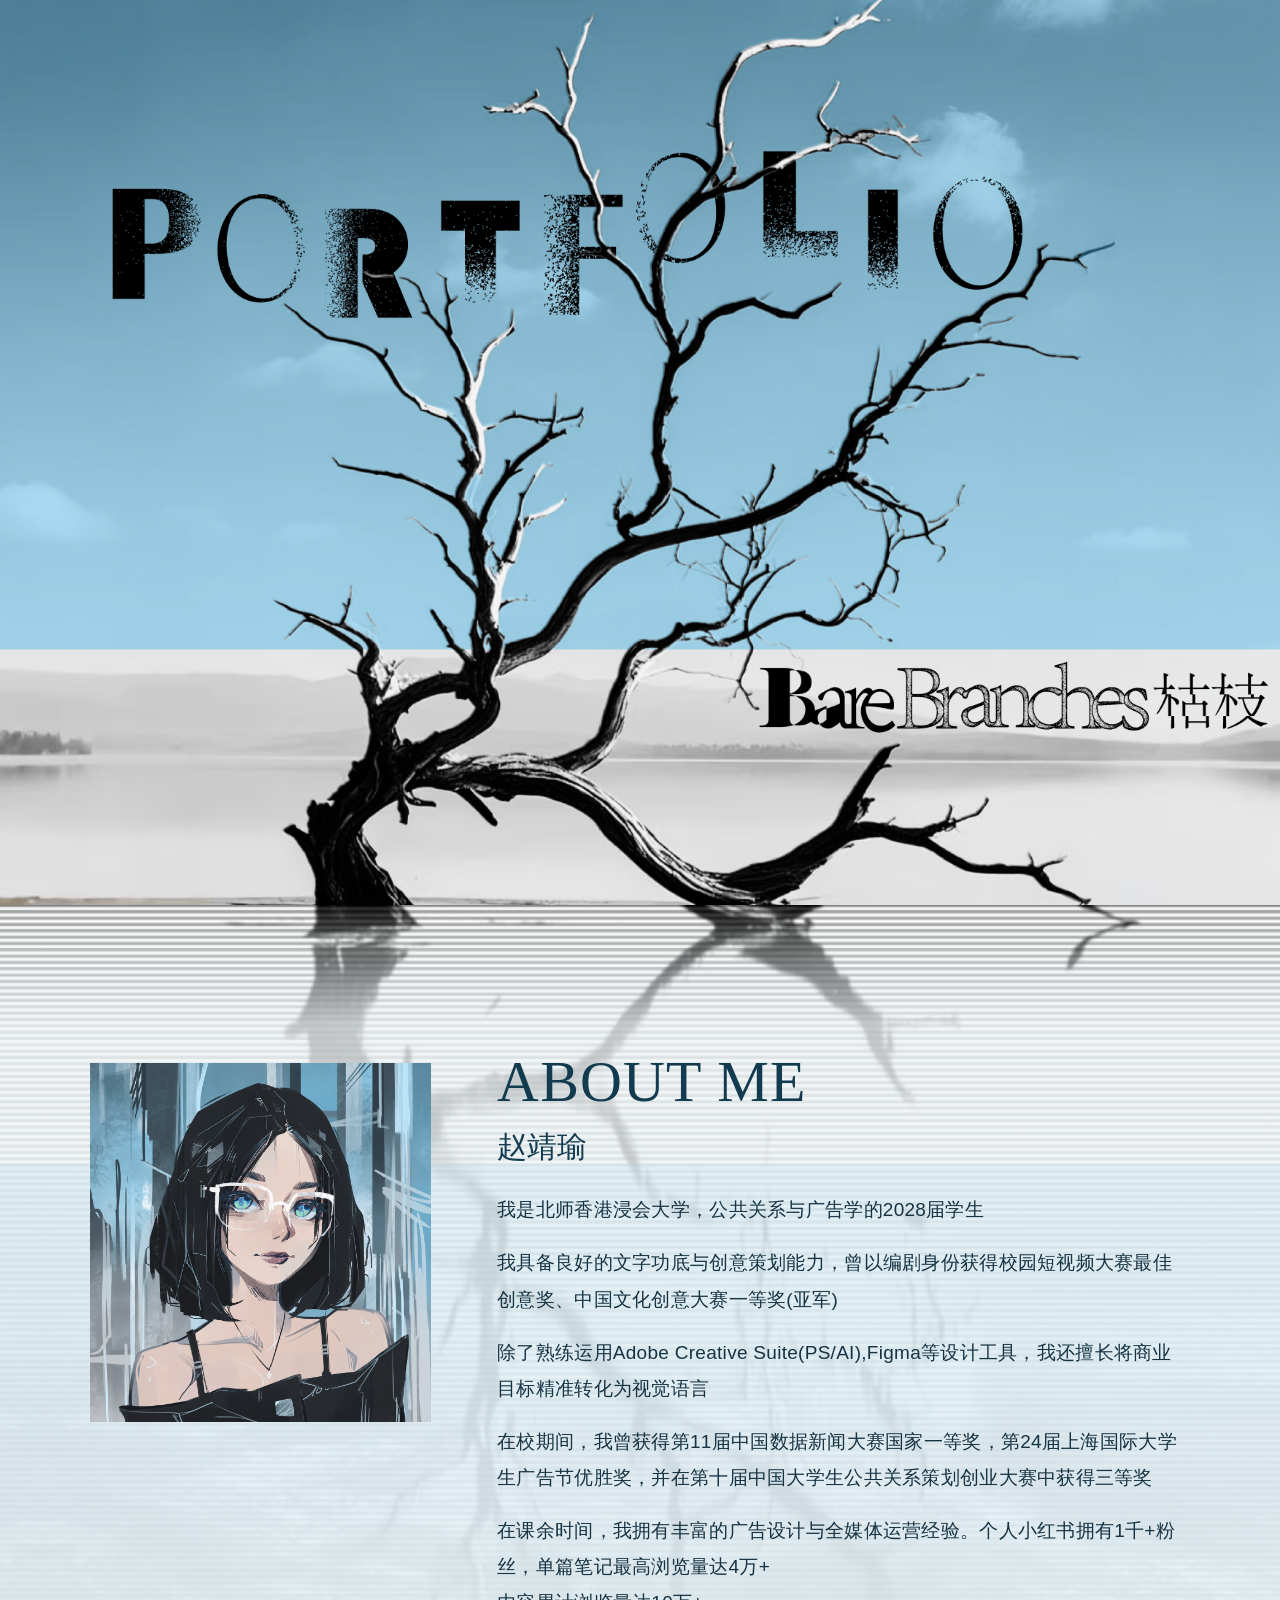
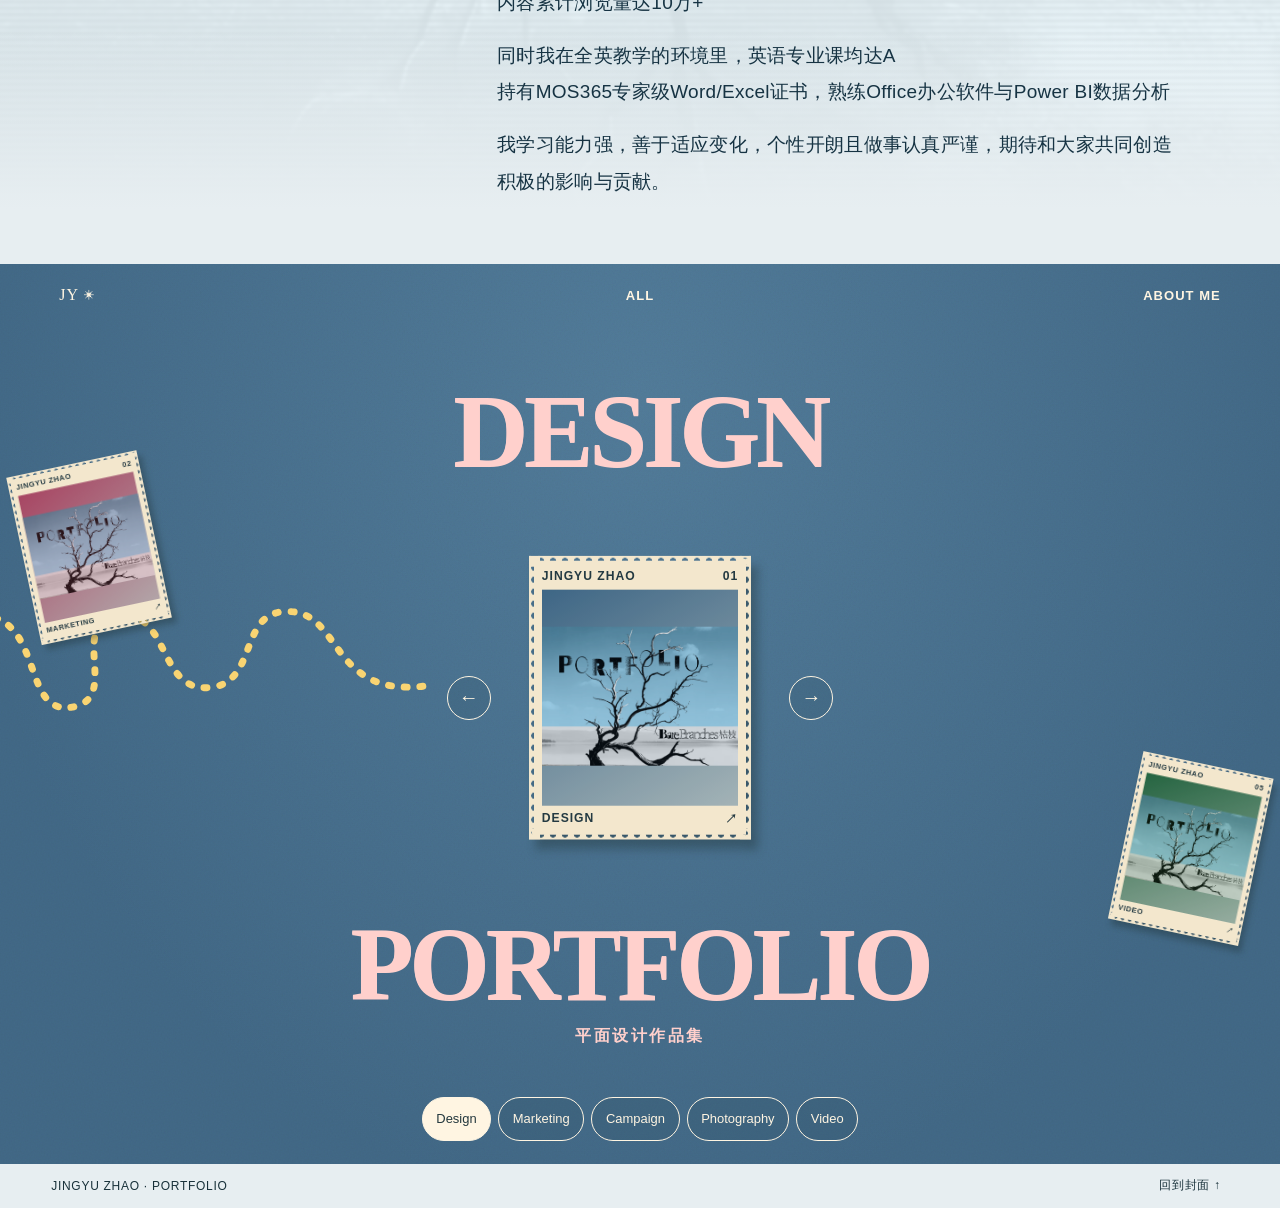
==== commit 14bba4ef: "Include portfolio images in Pages deployment" ====
--- a/index.html
+++ b/index.html
@@ -9,15 +9,15 @@
 <body>
   <main>
     <section class="cover" id="cover" aria-label="作品集封面">
-      <img src="可使用图片/网站封面.jpg" width="3508" height="2480" alt="蓝灰天空与水面之间的枯树，标题为 PORTFOLIO · Bare Branches 枯枝" fetchpriority="high">
+      <img src="public/assets/site-cover.jpg" width="3508" height="2480" alt="蓝灰天空与水面之间的枯树，标题为 PORTFOLIO · Bare Branches 枯枝" fetchpriority="high">
     </section>
     <section class="about" id="about" aria-labelledby="about-title">
       <div class="reflection-background" aria-hidden="true">
-        <img src="可使用图片/翻转.jpg" width="3508" height="2480" alt="">
+        <img src="public/assets/about-flip.jpg" width="3508" height="2480" alt="">
       </div>
       <div class="about-layout">
         <figure class="portrait">
-          <img src="可使用图片/个人形象/蓝灰背景.png" width="1222" height="1287" alt="赵靖瑜的插画形象">
+          <img src="public/assets/portrait-blue-gray.png" width="1222" height="1287" alt="赵靖瑜的插画形象">
         </figure>
         <div class="about-copy">
           <h1 id="about-title">ABOUT ME</h1>
@@ -51,7 +51,7 @@
             <div class="stamp-item">
             <span class="stamp-paper">
               <span class="stamp-code">JINGYU ZHAO <b></b></span>
-              <img src="可使用图片/网站封面.jpg" width="3508" height="2480" alt="" draggable="false">
+              <img src="public/assets/site-cover.jpg" width="3508" height="2480" alt="" draggable="false">
               <span class="stamp-caption"><span class="stamp-name"></span><span>↗</span></span>
             </span>
             </div>
--- a/styles.css
+++ b/styles.css
@@ -73,7 +73,7 @@
   content: "";
   position: absolute;
   inset: 0;
-  background: url("可使用图片/翻转.jpg") left top / 100% 100% no-repeat;
+  background: url("public/assets/about-flip.jpg") left top / 100% 100% no-repeat;
   /* Mirror the image edge to extend the stripes into the space left by the shift. */
   transform: translateX(calc(var(--reflection-shift) - 100%)) scaleX(-1);
 }
